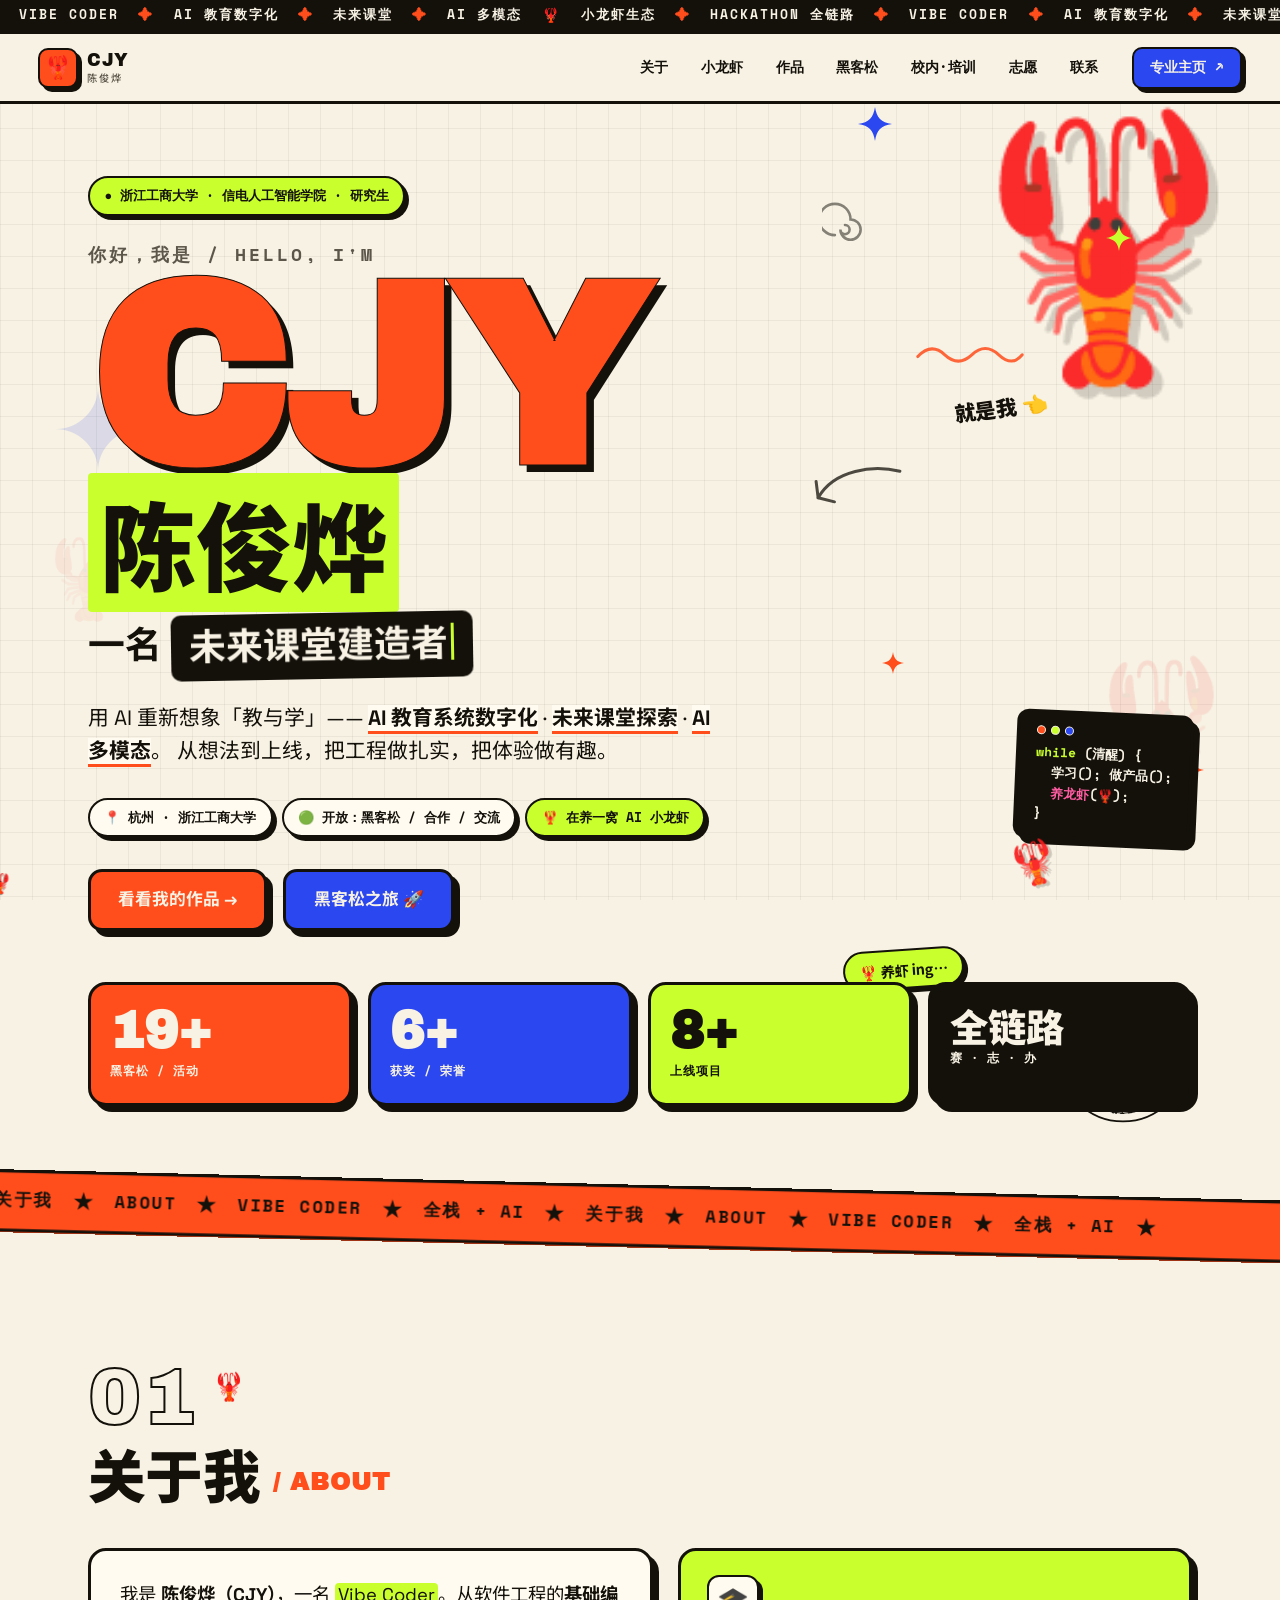
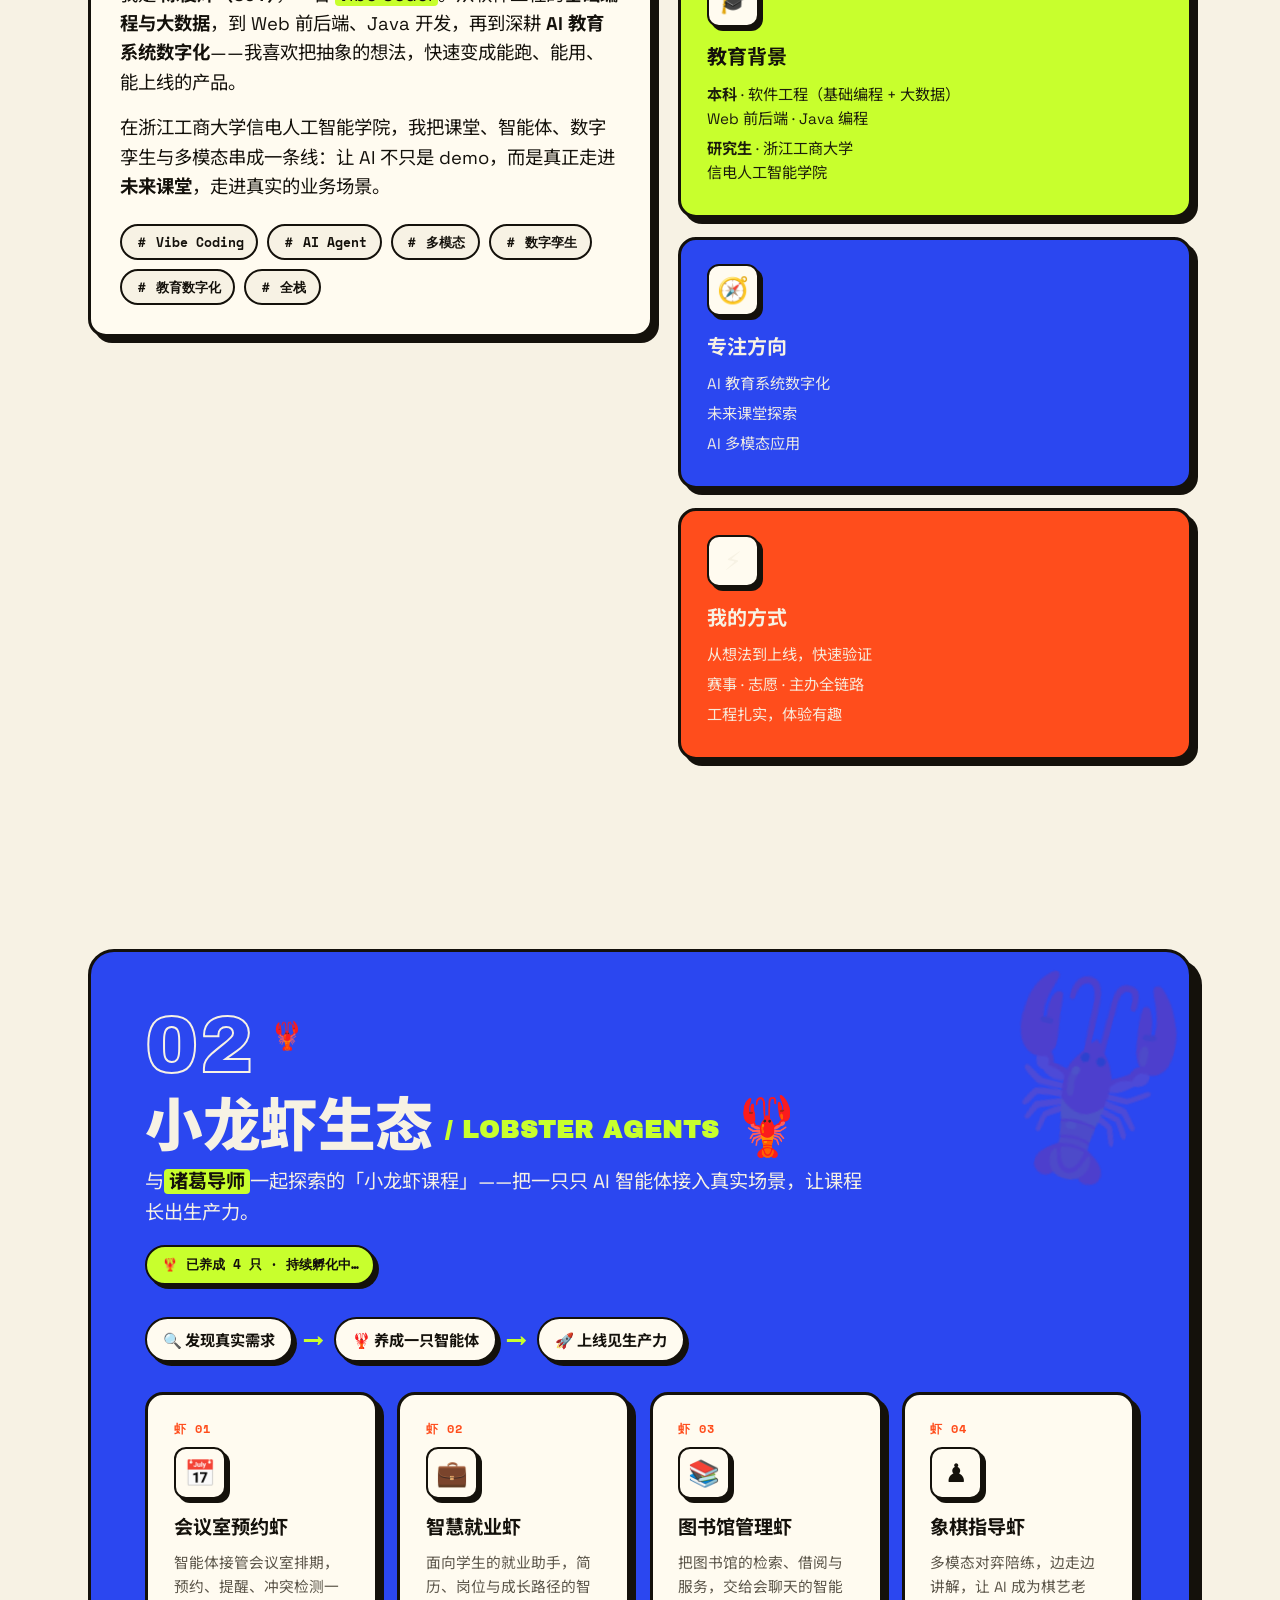
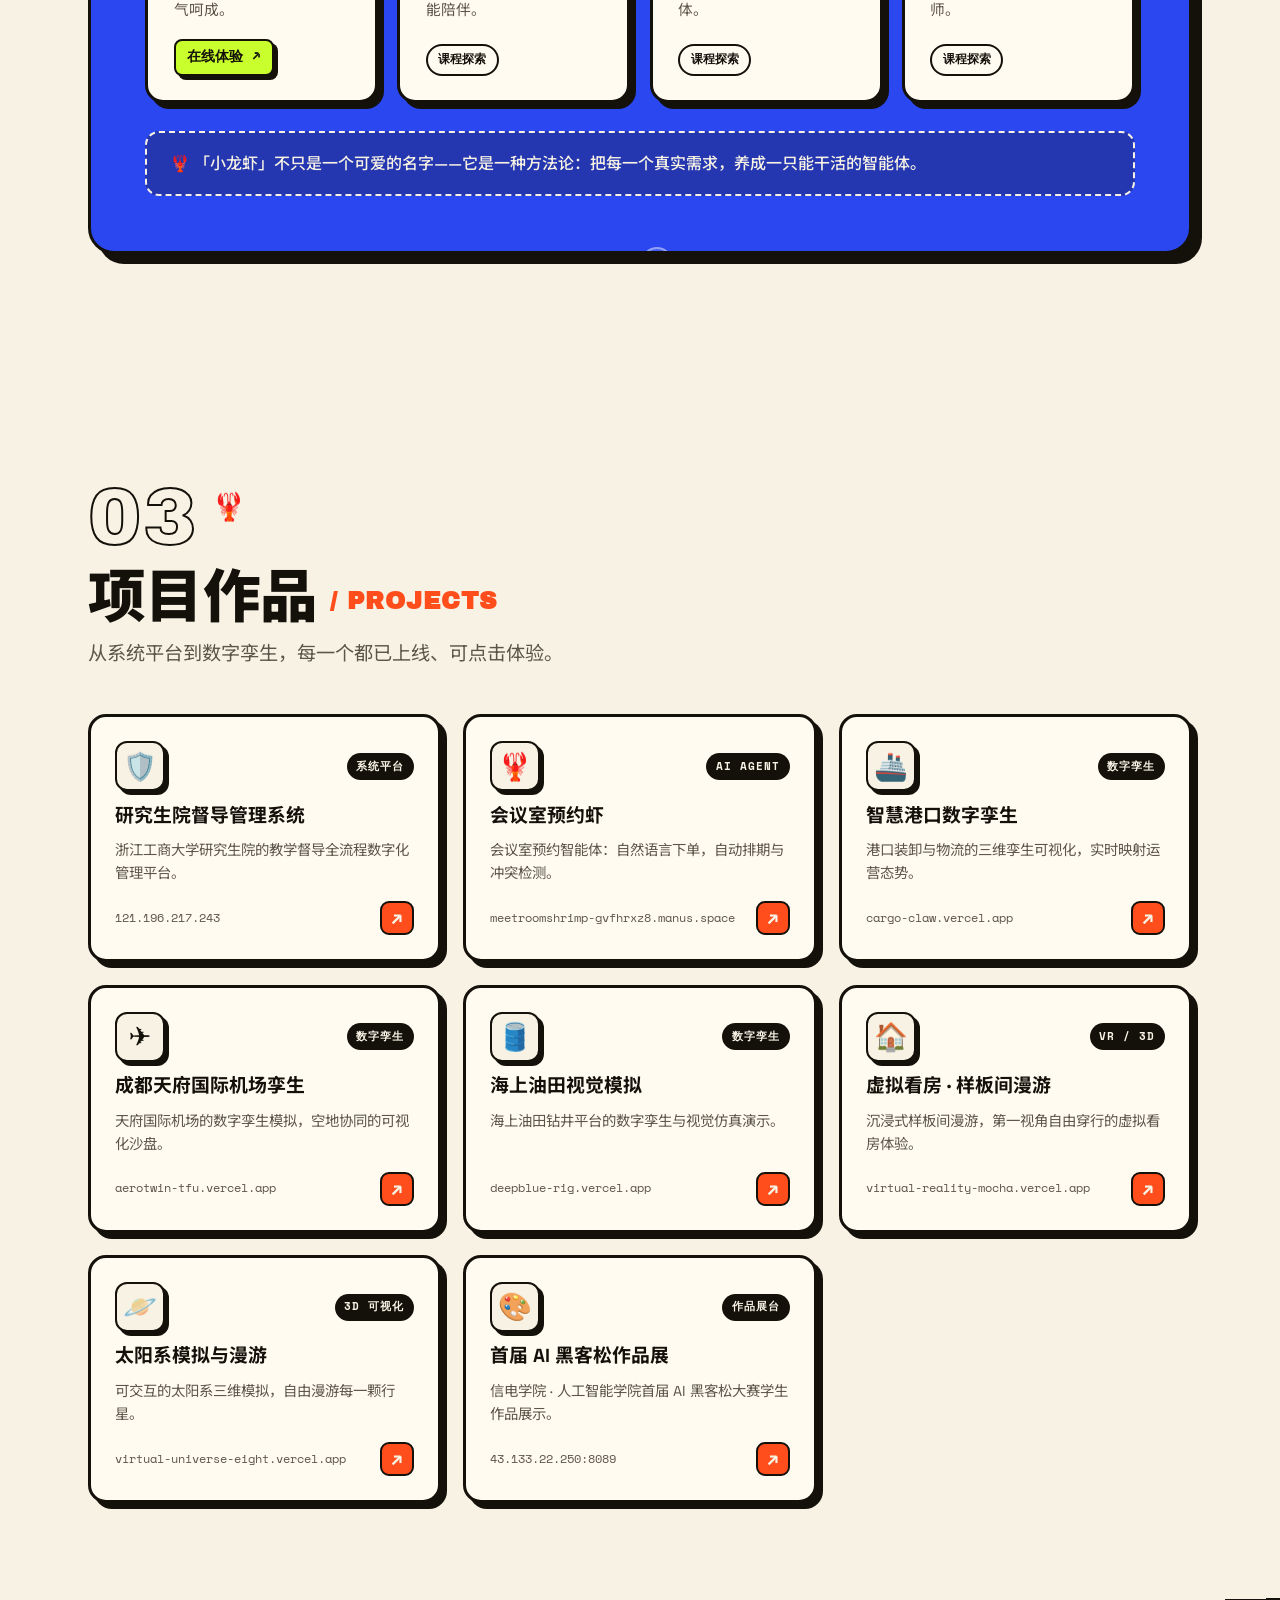
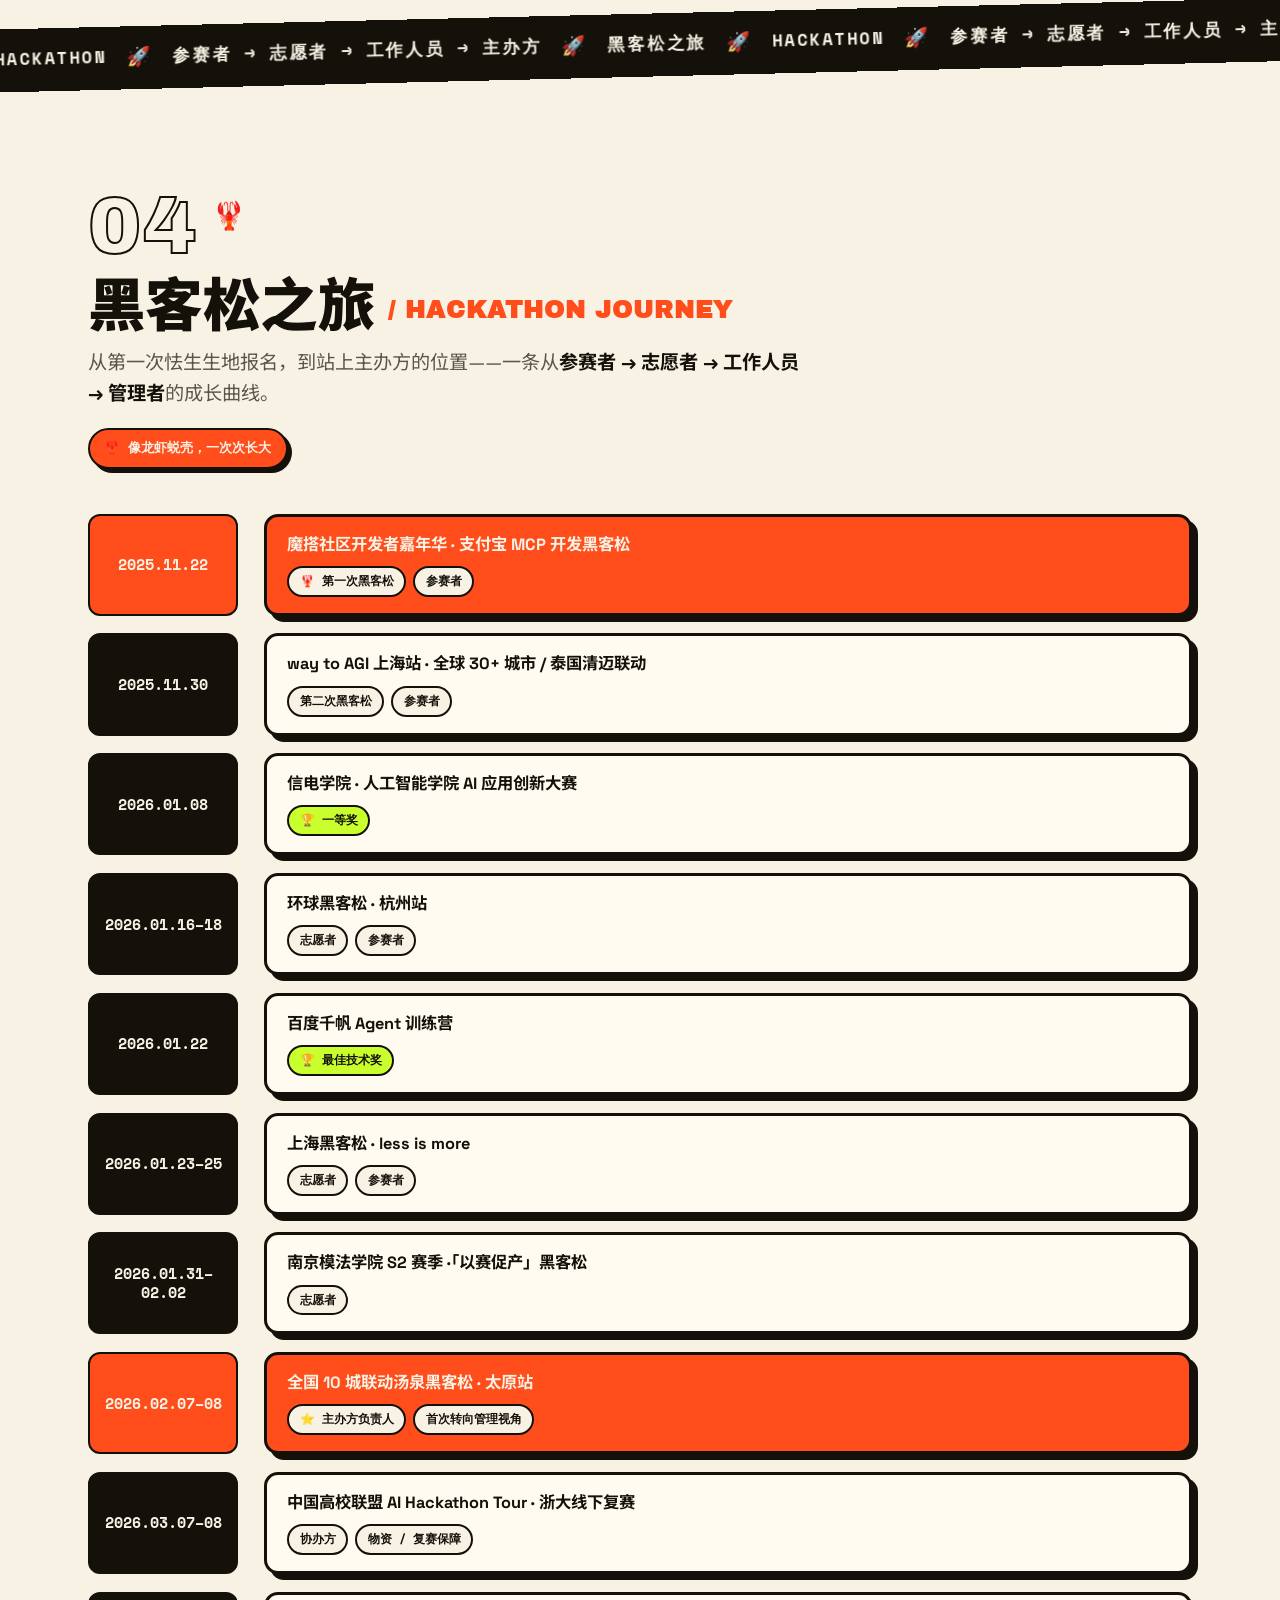
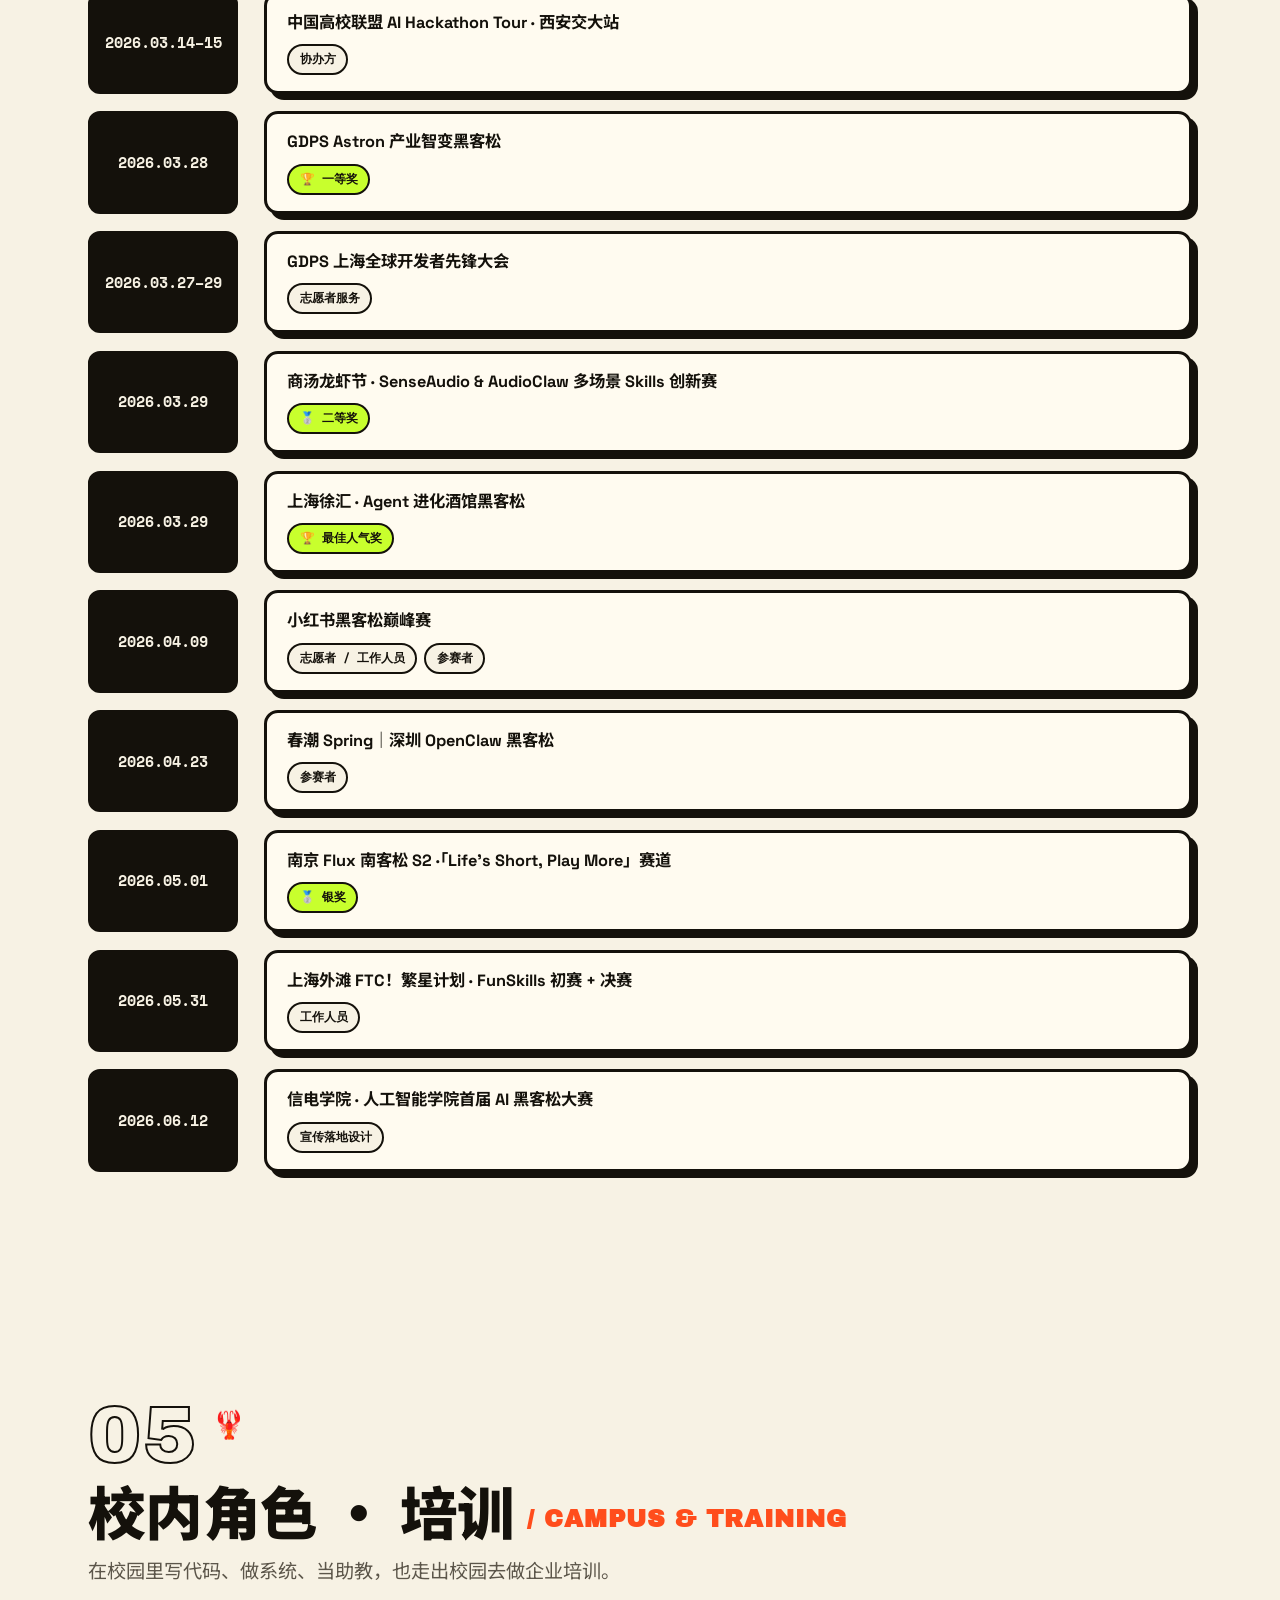
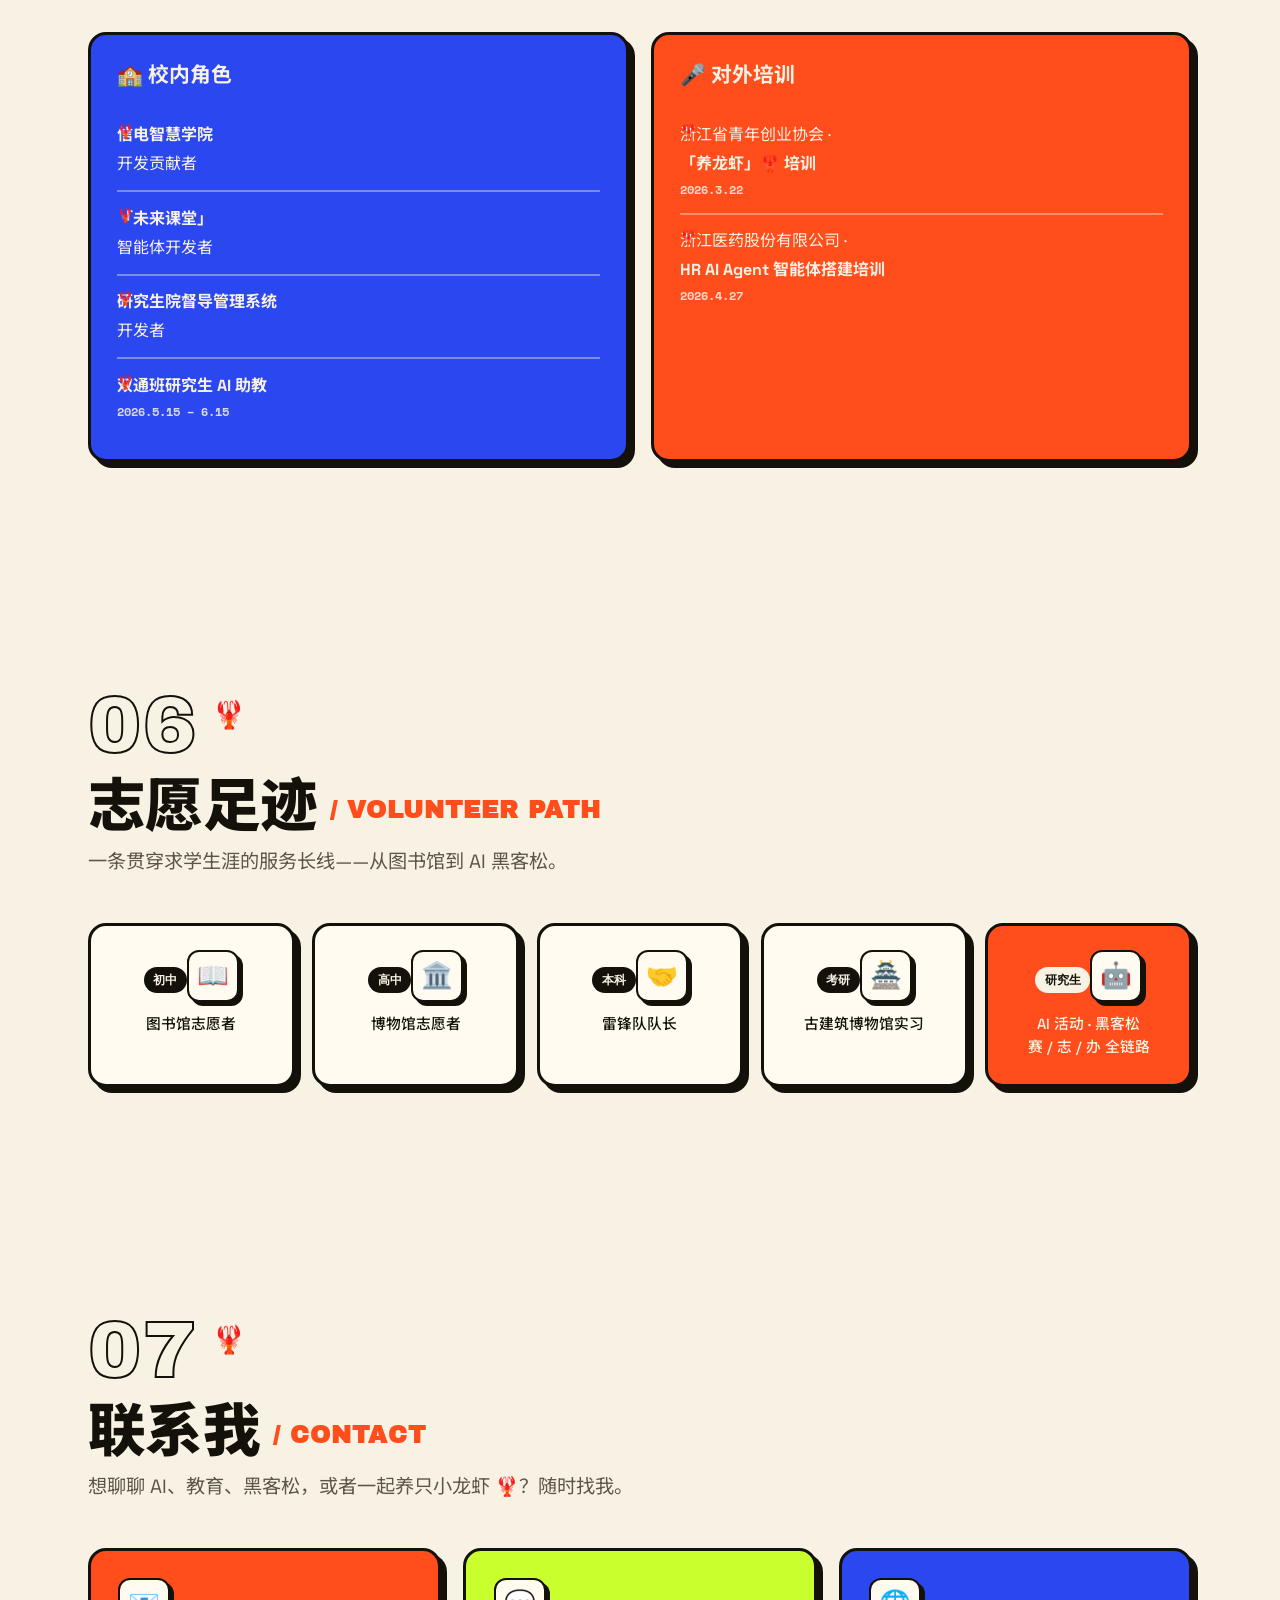
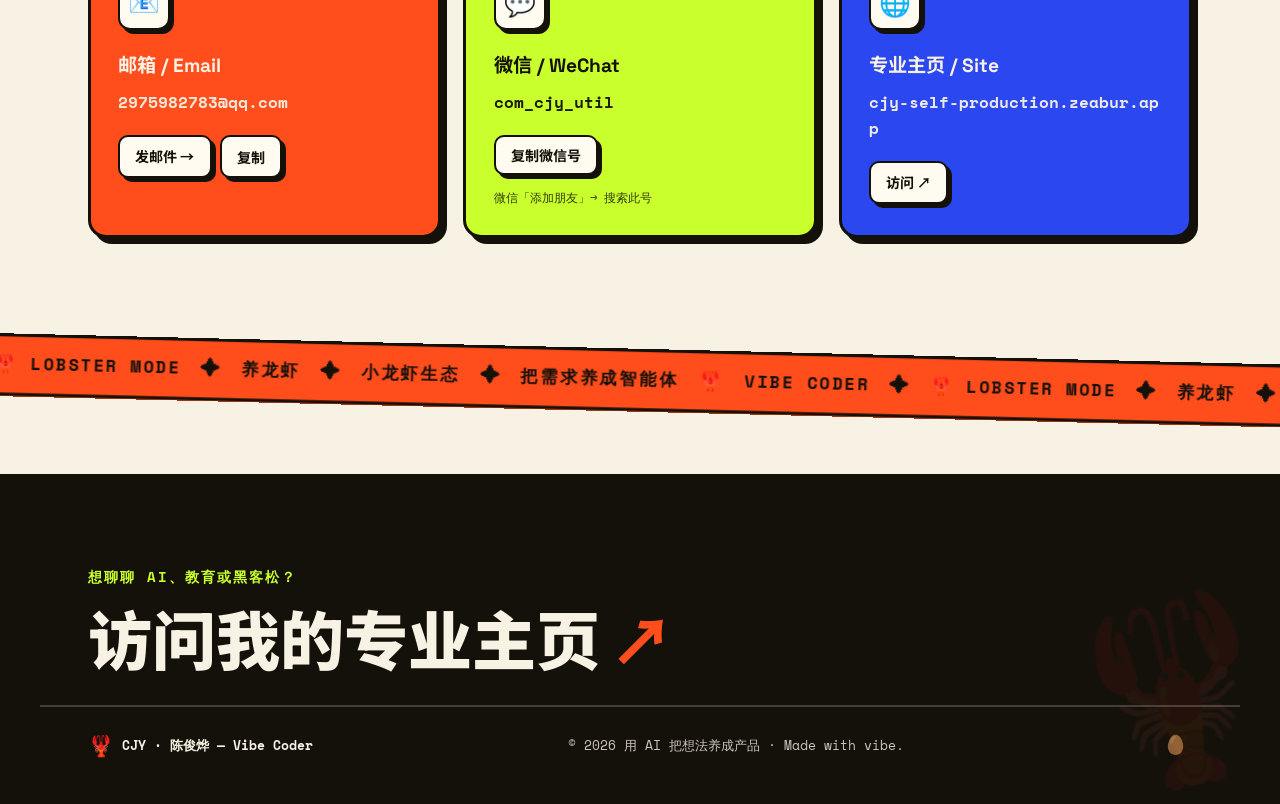
==== public/index.html @ 6bc6c9fd "Fill hero bottom-right with a vibe-coder code card + lobster cluster The lower-right of the hero fel" ====
<!DOCTYPE html>
<html lang="zh-CN">
<head>
  <meta charset="UTF-8" />
  <meta name="viewport" content="width=device-width, initial-scale=1.0" />
  <title>CJY 陈俊烨 · VIBE CODER | AI 教育 × 多模态 × 未来课堂</title>
  <meta name="description" content="陈俊烨 (CJY) — Vibe Coder。专注 AI 教育系统数字化、未来课堂探索与 AI 多模态。浙江工商大学信电人工智能学院研究生，AI 黑客松全链路参与者。" />
  <meta name="author" content="陈俊烨 CJY" />
  <meta name="theme-color" content="#F7F2E4" />

  <link rel="canonical" href="https://cjy-self-production.zeabur.app/" />

  <meta property="og:type" content="website" />
  <meta property="og:site_name" content="CJY · 陈俊烨" />
  <meta property="og:locale" content="zh_CN" />
  <meta property="og:title" content="CJY 陈俊烨 · VIBE CODER" />
  <meta property="og:description" content="AI 教育系统数字化 · 未来课堂探索 · AI 多模态 🦞" />
  <meta property="og:url" content="https://cjy-self-production.zeabur.app/" />
  <meta property="og:image" content="https://cjy-self-production.zeabur.app/og.png" />
  <meta property="og:image:width" content="1200" />
  <meta property="og:image:height" content="630" />
  <meta property="og:image:alt" content="CJY 陈俊烨 · Vibe Coder · AI 教育 × 多模态 × 未来课堂 🦞" />
  <meta name="twitter:card" content="summary_large_image" />
  <meta name="twitter:title" content="CJY 陈俊烨 · VIBE CODER" />
  <meta name="twitter:description" content="AI 教育系统数字化 · 未来课堂探索 · AI 多模态 🦞" />
  <meta name="twitter:image" content="https://cjy-self-production.zeabur.app/og.png" />

  <link rel="icon" href="data:image/svg+xml,<svg xmlns=%22http://www.w3.org/2000/svg%22 viewBox=%220 0 100 100%22><text y=%22.9em%22 font-size=%2290%22>🦞</text></svg>" />
  <link rel="apple-touch-icon" href="/apple-touch-icon.png" />
  <link rel="manifest" href="/site.webmanifest" />

  <script type="application/ld+json">
  {
    "@context": "https://schema.org",
    "@type": "Person",
    "name": "陈俊烨",
    "alternateName": "CJY",
    "url": "https://cjy-self-production.zeabur.app/",
    "image": "https://cjy-self-production.zeabur.app/og.png",
    "jobTitle": "Vibe Coder",
    "email": "2975982783@qq.com",
    "description": "专注 AI 教育系统数字化、未来课堂探索与 AI 多模态的 Vibe Coder。",
    "knowsAbout": ["AI 教育", "AI Agent", "多模态", "数字孪生", "未来课堂", "全栈开发", "黑客松"],
    "affiliation": { "@type": "CollegeOrUniversity", "name": "浙江工商大学 信电人工智能学院" },
    "alumniOf": { "@type": "CollegeOrUniversity", "name": "浙江工商大学" }
  }
  </script>

  <link rel="preconnect" href="https://fonts.googleapis.com" />
  <link rel="preconnect" href="https://fonts.gstatic.com" crossorigin />
  <link href="https://fonts.googleapis.com/css2?family=Archivo+Black&family=Space+Grotesk:wght@400;500;600;700&family=Noto+Sans+SC:wght@400;500;700;900&family=Space+Mono:wght@400;700&display=swap" rel="stylesheet" />

  <link rel="stylesheet" href="styles.css" />
</head>
<body>
  <a class="skip-link" href="#top">跳到主要内容</a>

  <!-- intro splash (once per session, skippable) -->
  <div class="intro" id="intro" aria-hidden="true">
    <div class="intro__stage">
      <span class="intro__lob">🦞</span>
      <span class="intro__name">CJY</span>
      <span class="intro__tag">VIBE CODER · 陈俊烨</span>
    </div>
  </div>

  <div class="scroll-progress" id="scrollProgress"></div>
  <span class="scroll-lob" id="scrollLob" aria-hidden="true">🦞</span>
  <div class="bg-grid" aria-hidden="true"></div>
  <div class="ambient" id="ambient" aria-hidden="true"></div>
  <span class="deco deco--star" aria-hidden="true">✦</span>
  <span class="deco deco--lobster" aria-hidden="true">🦞</span>
  <span class="deco deco--lobster2" aria-hidden="true">🦞</span>

  <!-- ===== top ticker ===== -->
  <div class="ticker ticker--top" aria-hidden="true">
    <div class="ticker__track">
      <span>VIBE CODER</span><b>✦</b><span>AI 教育数字化</span><b>✦</b><span>未来课堂</span><b>✦</b><span>AI 多模态</span><b>🦞</b><span>小龙虾生态</span><b>✦</b><span>HACKATHON 全链路</span><b>✦</b>
      <span>VIBE CODER</span><b>✦</b><span>AI 教育数字化</span><b>✦</b><span>未来课堂</span><b>✦</b><span>AI 多模态</span><b>🦞</b><span>小龙虾生态</span><b>✦</b><span>HACKATHON 全链路</span><b>✦</b>
    </div>
  </div>

  <!-- ===== nav ===== -->
  <header class="nav" id="nav">
    <a href="#top" class="nav__brand">
      <span class="nav__logo">🦞</span>
      <span class="nav__name">CJY<em>陈俊烨</em></span>
    </a>
    <nav class="nav__links" id="navLinks">
      <a href="#about">关于</a>
      <a href="#lobster">小龙虾</a>
      <a href="#projects">作品</a>
      <a href="#journey">黑客松</a>
      <a href="#campus">校内·培训</a>
      <a href="#volunteer">志愿</a>
      <a href="#contact">联系</a>
    </nav>
    <a class="nav__cta" href="https://cjy-self-production.zeabur.app" target="_blank" rel="noopener">专业主页 ↗</a>
    <button class="nav__burger" id="navBurger" aria-label="菜单" aria-expanded="false"><span></span><span></span><span></span></button>
  </header>

  <main id="top">
    <!-- ============ HERO ============ -->
    <section class="hero" id="hero">
      <span class="hero__biglob" aria-hidden="true">🦞</span>
      <span class="badge badge--eyebrow reveal" data-reveal>● 浙江工商大学 · 信电人工智能学院 · 研究生</span>

      <h1 class="hero__title">
        <span class="hero__hi reveal" data-reveal>你好，我是 / HELLO, I'M</span>
        <span class="hero__giant reveal" data-reveal>CJY</span>
        <span class="hero__cn reveal" data-reveal><mark>陈俊烨</mark></span>
      </h1>

      <p class="hero__role reveal" data-reveal>
        一名 <span class="hero__role-hl"><span id="roleRotate" aria-live="polite"></span></span>
      </p>

      <p class="hero__tagline reveal" data-reveal>
        用 AI 重新想象「教与学」——
        <b>AI 教育系统数字化</b> · <b>未来课堂探索</b> · <b>AI 多模态</b>。
        从想法到上线，把工程做扎实，把体验做有趣。
      </p>

      <ul class="hero__facts reveal" data-reveal>
        <li>📍 杭州 · 浙江工商大学</li>
        <li>🟢 开放：黑客松 / 合作 / 交流</li>
        <li>🦞 在养一窝 AI 小龙虾</li>
      </ul>

      <div class="hero__actions reveal" data-reveal>
        <a class="btn btn--red" href="#projects">看看我的作品 →</a>
        <a class="btn btn--blue" href="#journey">黑客松之旅 🚀</a>
      </div>

      <ul class="hero__stats">
        <li class="stat stat--red reveal" data-reveal><strong class="counter" data-target="19" data-suffix="+">0</strong><span>黑客松 / 活动</span></li>
        <li class="stat stat--blue reveal" data-reveal><strong class="counter" data-target="6" data-suffix="+">0</strong><span>获奖 / 荣誉</span></li>
        <li class="stat stat--lime reveal" data-reveal><strong class="counter" data-target="8" data-suffix="+">0</strong><span>上线项目</span></li>
        <li class="stat stat--ink reveal" data-reveal><strong>全链路</strong><span>赛 · 志 · 办</span></li>
      </ul>

      <!-- right-side lobster atmosphere · hand-drawn line doodles -->
      <div class="hero__deco" aria-hidden="true">
        <!-- rotating seal / 印章徽章 -->
        <div class="seal">
          <svg viewBox="0 0 200 200" class="seal__svg">
            <defs>
              <path id="sealPath" d="M100,100 m-72,0 a72,72 0 1,1 144,0 a72,72 0 1,1 -144,0" />
            </defs>
            <circle cx="100" cy="100" r="92" class="seal__ring" />
            <circle cx="100" cy="100" r="80" class="seal__ring seal__ring--thin" />
            <text class="seal__text">
              <textPath href="#sealPath" startOffset="0">
                VIBE CODER ✦ AI EDUCATION ✦ MULTIMODAL ✦ FUTURE CLASSROOM ✦&nbsp;
              </textPath>
            </text>
          </svg>
          <span class="seal__center">🦞</span>
        </div>

        <!-- handwritten note pointing at the name -->
        <span class="doodle doodle--note">就是我 👈</span>

        <!-- accents -->
        <svg class="doodle doodle--spark1" viewBox="0 0 40 40"><path d="M20 0 C22 13 27 18 40 20 C27 22 22 27 20 40 C18 27 13 22 0 20 C13 18 18 13 20 0Z"/></svg>
        <svg class="doodle doodle--spark2" viewBox="0 0 40 40"><path d="M20 0 C22 13 27 18 40 20 C27 22 22 27 20 40 C18 27 13 22 0 20 C13 18 18 13 20 0Z"/></svg>
        <svg class="doodle doodle--spark3" viewBox="0 0 40 40"><path d="M20 0 C22 13 27 18 40 20 C27 22 22 27 20 40 C18 27 13 22 0 20 C13 18 18 13 20 0Z"/></svg>
        <svg class="doodle doodle--arrow" viewBox="0 0 90 60"><g fill="none" stroke="currentColor" stroke-width="3" stroke-linecap="round" stroke-linejoin="round"><path d="M86 8 C60 2 22 6 6 34"/><path d="M6 34 L4 18 M6 34 L22 38"/></g></svg>
        <svg class="doodle doodle--wave" viewBox="0 0 120 24"><path d="M2 14 Q17 -2 32 12 T62 12 T92 12 T118 12" fill="none" stroke="currentColor" stroke-width="3" stroke-linecap="round"/></svg>
        <svg class="doodle doodle--swirl" viewBox="0 0 50 50"><path d="M25 25 a5 5 0 1 1 -5 5 a11 11 0 1 0 11 -11 a17 17 0 1 0 -17 17" fill="none" stroke="currentColor" stroke-width="2.6" stroke-linecap="round"/></svg>
        <svg class="doodle doodle--ring" viewBox="0 0 60 60"><circle cx="30" cy="30" r="26" fill="none" stroke="currentColor" stroke-width="2.5" stroke-dasharray="3 8" stroke-linecap="round"/></svg>

        <!-- bottom-right cluster -->
        <div class="doodle doodle--code">
          <span class="codecard__dots"><i></i><i></i><i></i></span>
<pre><span class="ck">while</span> (清醒) {
  学习(); 做产品();
  <span class="cf">养龙虾</span>(🦞);
}</pre>
        </div>
        <span class="doodle doodle--sticker">🦞 养虾 ing…</span>
        <span class="doodle doodle--lobmini">🦞</span>
        <svg class="doodle doodle--spark4" viewBox="0 0 40 40"><path d="M20 0 C22 13 27 18 40 20 C27 22 22 27 20 40 C18 27 13 22 0 20 C13 18 18 13 20 0Z"/></svg>
      </div>
    </section>


    <!-- ===== ticker divider ===== -->
    <div class="ticker ticker--band ticker--reverse" aria-hidden="true">
      <div class="ticker__track">
        <span>关于我</span><b>★</b><span>ABOUT</span><b>★</b><span>VIBE CODER</span><b>★</b><span>全栈 + AI</span><b>★</b>
        <span>关于我</span><b>★</b><span>ABOUT</span><b>★</b><span>VIBE CODER</span><b>★</b><span>全栈 + AI</span><b>★</b>
      </div>
    </div>

    <!-- ============ ABOUT ============ -->
    <section class="section about" id="about">
      <div class="section__head">
        <span class="section__num reveal" data-reveal>01</span>
        <h2 class="section__title reveal" data-reveal>关于我 <span>/ ABOUT</span></h2>
      </div>

      <div class="about__grid">
        <article class="panel about__intro reveal" data-reveal>
          <p>我是 <b>陈俊烨（CJY）</b>，一名 <mark>Vibe Coder</mark>。从软件工程的<b>基础编程与大数据</b>，到 Web 前后端、Java 开发，再到深耕 <b>AI 教育系统数字化</b>——我喜欢把抽象的想法，快速变成能跑、能用、能上线的产品。</p>
          <p>在浙江工商大学信电人工智能学院，我把课堂、智能体、数字孪生与多模态串成一条线：让 AI 不只是 demo，而是真正走进<b>未来课堂</b>，走进真实的业务场景。</p>
          <div class="chips">
            <span>＃ Vibe Coding</span><span>＃ AI Agent</span><span>＃ 多模态</span>
            <span>＃ 数字孪生</span><span>＃ 教育数字化</span><span>＃ 全栈</span>
          </div>
        </article>

        <div class="about__cards">
          <article class="panel card--lime reveal" data-reveal><span class="card__emoji">🎓</span><h3>教育背景</h3><p><b>本科</b> · 软件工程（基础编程 + 大数据）<br/>Web 前后端 · Java 编程</p><p><b>研究生</b> · 浙江工商大学<br/>信电人工智能学院</p></article>
          <article class="panel card--blue reveal" data-reveal><span class="card__emoji">🧭</span><h3>专注方向</h3><p>AI 教育系统数字化</p><p>未来课堂探索</p><p>AI 多模态应用</p></article>
          <article class="panel card--red reveal" data-reveal><span class="card__emoji">⚡</span><h3>我的方式</h3><p>从想法到上线，快速验证</p><p>赛事 · 志愿 · 主办全链路</p><p>工程扎实，体验有趣</p></article>
        </div>
      </div>
    </section>

    <!-- ============ LOBSTER ============ -->
    <section class="section lobster" id="lobster">
      <div class="lobster__panel">
        <div class="bubbles" id="lobBubbles" aria-hidden="true"></div>
        <div class="section__head section__head--light">
          <span class="section__num section__num--light reveal" data-reveal>02</span>
          <h2 class="section__title section__title--light reveal" data-reveal>小龙虾生态 <span>/ LOBSTER AGENTS</span> 🦞</h2>
          <p class="lobster__lead reveal" data-reveal>与<b>诸葛导师</b>一起探索的「小龙虾课程」——把一只只 AI 智能体接入真实场景，让课程长出生产力。</p>
          <span class="badge lob-hatch reveal" data-reveal>🦞 已养成 4 只 · 持续孵化中…</span>
        </div>

        <div class="lobflow reveal" data-reveal>
          <span class="lobflow__step">🔍 发现真实需求</span>
          <span class="lobflow__arr">→</span>
          <span class="lobflow__step">🦞 养成一只智能体</span>
          <span class="lobflow__arr">→</span>
          <span class="lobflow__step">🚀 上线见生产力</span>
        </div>

        <div class="lobster__grid">
          <article class="panel lcard reveal" data-reveal><div class="lcard__no">虾 01</div><span class="card__emoji">📅</span><h3>会议室预约虾</h3><p>智能体接管会议室排期，预约、提醒、冲突检测一气呵成。</p><a class="lcard__link" href="https://meetroomshrimp-gvfhrxz8.manus.space" target="_blank" rel="noopener">在线体验 ↗</a></article>
          <article class="panel lcard reveal" data-reveal><div class="lcard__no">虾 02</div><span class="card__emoji">💼</span><h3>智慧就业虾</h3><p>面向学生的就业助手，简历、岗位与成长路径的智能陪伴。</p><span class="lcard__tag">课程探索</span></article>
          <article class="panel lcard reveal" data-reveal><div class="lcard__no">虾 03</div><span class="card__emoji">📚</span><h3>图书馆管理虾</h3><p>把图书馆的检索、借阅与服务，交给会聊天的智能体。</p><span class="lcard__tag">课程探索</span></article>
          <article class="panel lcard reveal" data-reveal><div class="lcard__no">虾 04</div><span class="card__emoji">♟️</span><h3>象棋指导虾</h3><p>多模态对弈陪练，边走边讲解，让 AI 成为棋艺老师。</p><span class="lcard__tag">课程探索</span></article>
        </div>

        <p class="lobster__note reveal" data-reveal>🦞 「小龙虾」不只是一个可爱的名字——它是一种方法论：把每一个真实需求，养成一只能干活的智能体。</p>
      </div>
    </section>

    <!-- ============ PROJECTS ============ -->
    <section class="section projects" id="projects">
      <div class="section__head">
        <span class="section__num reveal" data-reveal>03</span>
        <h2 class="section__title reveal" data-reveal>项目作品 <span>/ PROJECTS</span></h2>
        <p class="section__sub reveal" data-reveal>从系统平台到数字孪生，每一个都已上线、可点击体验。</p>
      </div>
      <div class="projects__grid" id="projectsGrid"></div>
    </section>

    <!-- ===== ticker divider ===== -->
    <div class="ticker ticker--band" aria-hidden="true">
      <div class="ticker__track">
        <span>HACKATHON</span><b>🚀</b><span>参赛者 → 志愿者 → 工作人员 → 主办方</span><b>🚀</b><span>黑客松之旅</span><b>🚀</b>
        <span>HACKATHON</span><b>🚀</b><span>参赛者 → 志愿者 → 工作人员 → 主办方</span><b>🚀</b><span>黑客松之旅</span><b>🚀</b>
      </div>
    </div>

    <!-- ============ JOURNEY ============ -->
    <section class="section journey" id="journey">
      <div class="section__head">
        <span class="section__num reveal" data-reveal>04</span>
        <h2 class="section__title reveal" data-reveal>黑客松之旅 <span>/ HACKATHON JOURNEY</span></h2>
        <p class="section__sub reveal" data-reveal>从第一次怯生生地报名，到站上主办方的位置——一条从<b>参赛者 → 志愿者 → 工作人员 → 管理者</b>的成长曲线。</p>
        <span class="badge journey-badge reveal" data-reveal>🦞 像龙虾蜕壳，一次次长大</span>
      </div>
      <div class="timeline" id="timeline"></div>
    </section>

    <!-- ============ CAMPUS ============ -->
    <section class="section campus" id="campus">
      <div class="section__head">
        <span class="section__num reveal" data-reveal>05</span>
        <h2 class="section__title reveal" data-reveal>校内角色 · 培训 <span>/ CAMPUS &amp; TRAINING</span></h2>
        <p class="section__sub reveal" data-reveal>在校园里写代码、做系统、当助教，也走出校园去做企业培训。</p>
      </div>
      <div class="campus__cols">
        <div class="panel card--blue campus__col reveal" data-reveal>
          <h3 class="campus__col-title">🏫 校内角色</h3>
          <ul class="campus__list">
            <li><b>信电智慧学院</b> 开发贡献者</li>
            <li><b>「未来课堂」</b> 智能体开发者</li>
            <li><b>研究生院督导管理系统</b> 开发者</li>
            <li><b>双通班研究生 AI 助教</b><span class="campus__date">2026.5.15 – 6.15</span></li>
          </ul>
        </div>
        <div class="panel card--red campus__col reveal" data-reveal>
          <h3 class="campus__col-title">🎤 对外培训</h3>
          <ul class="campus__list">
            <li>浙江省青年创业协会 · <b>「养龙虾」🦞 培训</b><span class="campus__date">2026.3.22</span></li>
            <li>浙江医药股份有限公司 · <b>HR AI Agent 智能体搭建培训</b><span class="campus__date">2026.4.27</span></li>
          </ul>
        </div>
      </div>
    </section>

    <!-- ============ VOLUNTEER ============ -->
    <section class="section volunteer" id="volunteer">
      <div class="section__head">
        <span class="section__num reveal" data-reveal>06</span>
        <h2 class="section__title reveal" data-reveal>志愿足迹 <span>/ VOLUNTEER PATH</span></h2>
        <p class="section__sub reveal" data-reveal>一条贯穿求学生涯的服务长线——从图书馆到 AI 黑客松。</p>
      </div>
      <div class="vsteps">
        <div class="panel vstep reveal" data-reveal><span class="vstep__when">初中</span><span class="card__emoji">📖</span><p>图书馆志愿者</p></div>
        <div class="panel vstep reveal" data-reveal><span class="vstep__when">高中</span><span class="card__emoji">🏛️</span><p>博物馆志愿者</p></div>
        <div class="panel vstep reveal" data-reveal><span class="vstep__when">本科</span><span class="card__emoji">🤝</span><p>雷锋队队长</p></div>
        <div class="panel vstep reveal" data-reveal><span class="vstep__when">考研</span><span class="card__emoji">🏯</span><p>古建筑博物馆实习</p></div>
        <div class="panel vstep vstep--now reveal" data-reveal><span class="vstep__when">研究生</span><span class="card__emoji">🤖</span><p>AI 活动 · 黑客松<br/>赛 / 志 / 办 全链路</p></div>
      </div>
    </section>

    <!-- ============ CONTACT ============ -->
    <section class="section contact" id="contact">
      <div class="section__head">
        <span class="section__num reveal" data-reveal>07</span>
        <h2 class="section__title reveal" data-reveal>联系我 <span>/ CONTACT</span></h2>
        <p class="section__sub reveal" data-reveal>想聊聊 AI、教育、黑客松，或者一起养只小龙虾 🦞？随时找我。</p>
      </div>
      <div class="contact__grid">
        <div class="panel ccard card--red reveal" data-reveal>
          <span class="card__emoji">📧</span>
          <h3>邮箱 / Email</h3>
          <p class="ccard__val">2975982783@qq.com</p>
          <div class="ccard__acts">
            <a class="ccard__btn" href="mailto:2975982783@qq.com">发邮件 →</a>
            <button class="ccard__btn ccard__btn--ghost" type="button" data-copy="2975982783@qq.com">复制</button>
          </div>
        </div>
        <div class="panel ccard card--lime reveal" data-reveal>
          <span class="card__emoji">💬</span>
          <h3>微信 / WeChat</h3>
          <p class="ccard__val">com_cjy_util</p>
          <div class="ccard__acts">
            <button class="ccard__btn" type="button" data-copy="com_cjy_util">复制微信号</button>
          </div>
          <p class="ccard__hint">微信「添加朋友」→ 搜索此号</p>
        </div>
        <div class="panel ccard card--blue reveal" data-reveal>
          <span class="card__emoji">🌐</span>
          <h3>专业主页 / Site</h3>
          <p class="ccard__val">cjy-self-production.zeabur.app</p>
          <div class="ccard__acts">
            <a class="ccard__btn" href="https://cjy-self-production.zeabur.app" target="_blank" rel="noopener">访问 ↗</a>
          </div>
        </div>
      </div>
    </section>
  </main>

  <!-- ===== lobster parade ===== -->
  <div class="ticker ticker--band ticker--reverse" aria-hidden="true">
    <div class="ticker__track">
      <span>🦞 LOBSTER MODE</span><b>✦</b><span>养龙虾</span><b>✦</b><span>小龙虾生态</span><b>✦</b><span>把需求养成智能体</span><b>🦞</b><span>VIBE CODER</span><b>✦</b>
      <span>🦞 LOBSTER MODE</span><b>✦</b><span>养龙虾</span><b>✦</b><span>小龙虾生态</span><b>✦</b><span>把需求养成智能体</span><b>🦞</b><span>VIBE CODER</span><b>✦</b>
    </div>
  </div>

  <!-- ============ FOOTER ============ -->
  <footer class="footer" id="footer">
    <span class="footer__lob" aria-hidden="true">🦞</span>
    <div class="footer__cta-wrap">
      <p class="footer__kicker">想聊聊 AI、教育或黑客松？</p>
      <a class="footer__big" href="https://cjy-self-production.zeabur.app" target="_blank" rel="noopener">访问我的专业主页 <span>↗</span></a>
    </div>
    <div class="footer__bar">
      <span class="footer__brand"><span class="footer__logo">🦞</span> CJY · 陈俊烨 — Vibe Coder</span>
      <span class="footer__copy">© <span id="year"></span> 用 AI 把想法养成产品 · Made with vibe.</span>
      <span class="egg-hint" id="eggHint"><button class="egg-hint__btn" type="button" aria-haspopup="true" aria-expanded="false" aria-label="隐藏的小龙虾彩蛋提示">🥚</button></span>
    </div>
  </footer>

  <script src="main.js" defer></script>
</body>
</html>
---- public/styles.css ----
/* =====================================================================
   CJY · 陈俊烨 — Personal Site
   Style: NEO-BRUTALISM 🦞  ·  cream paper × ink × red/blue/lime
   Bold · Creative · Distinct
   ===================================================================== */

:root {
  --paper:  #F7F2E4;   /* warm cream background */
  --paper-2:#FFFBF0;
  --ink:    #14110B;   /* near-black warm ink */
  --red:    #FF4D1C;   /* lobster red-orange */
  --blue:   #2B47F0;   /* electric blue */
  --lime:   #C8FF2D;   /* acid lime */
  --pink:   #FF5DA2;   /* accent pink */
  --muted:  #5C564A;

  --bd:     3px solid var(--ink);
  --bd-2:   2px solid var(--ink);
  --sh:     6px 6px 0 var(--ink);
  --sh-lg:  10px 10px 0 var(--ink);
  --sh-sm:  4px 4px 0 var(--ink);
  --radius: 18px;
  --radius-s: 12px;

  --maxw:   1200px;
  --ease:   cubic-bezier(.2,.8,.2,1);
  --sans:   "Space Grotesk", "Noto Sans SC", system-ui, sans-serif;
  --cn:     "Noto Sans SC", "Space Grotesk", sans-serif;
  --black:  "Archivo Black", "Noto Sans SC", sans-serif;
  --mono:   "Space Mono", ui-monospace, monospace;
}

*, *::before, *::after { box-sizing: border-box; margin: 0; padding: 0; }
html { scroll-behavior: smooth; -webkit-text-size-adjust: 100%; }
body {
  font-family: var(--sans);
  background: var(--paper);
  color: var(--ink);
  line-height: 1.6;
  overflow-x: hidden;
  -webkit-font-smoothing: antialiased;
}
a { color: inherit; text-decoration: none; }
ul { list-style: none; }
b, strong { font-weight: 700; }
::selection { background: var(--lime); color: var(--ink); }

mark {
  background: var(--lime); color: var(--ink); padding: 0 .18em;
  border-radius: 4px; box-decoration-break: clone; -webkit-box-decoration-break: clone;
}

::-webkit-scrollbar { width: 12px; }
::-webkit-scrollbar-track { background: var(--paper); border-left: var(--bd-2); }
::-webkit-scrollbar-thumb { background: var(--ink); }

/* ---------- background ---------- */
.bg-grid {
  position: fixed; inset: 0; z-index: -2; pointer-events: none;
  background-image:
    linear-gradient(rgba(20,17,11,.05) 1.5px, transparent 1.5px),
    linear-gradient(90deg, rgba(20,17,11,.05) 1.5px, transparent 1.5px);
  background-size: 32px 32px;
}
.deco { position: fixed; z-index: -1; pointer-events: none; user-select: none; }
.deco--star { top: 38%; left: 4%; font-size: 7rem; color: var(--blue); opacity: .14; animation: spin 26s linear infinite; }
.deco--lobster { bottom: 8%; right: 3%; font-size: 8rem; opacity: .10; animation: spin 40s linear infinite reverse; }
@keyframes spin { to { transform: rotate(360deg); } }

/* ---------- scroll progress ---------- */
.scroll-progress {
  position: fixed; bottom: 0; left: 0; height: 6px; width: 0%;
  background: var(--red); z-index: 100; border-top: var(--bd-2);
  transition: width .1s linear;
}

/* =====================================================================
   Ticker / marquee
   ===================================================================== */
.ticker { overflow: hidden; background: var(--ink); color: var(--paper); border-block: var(--bd); }
.ticker--top {
  position: fixed; top: 0; left: 0; right: 0; z-index: 95;
  border-top: 0; height: 34px; display: flex; align-items: center;
}
.ticker--band { margin: 0; transform: rotate(-1.4deg) scale(1.04); border-color: var(--ink); }
.ticker--band.ticker--reverse { transform: rotate(1.4deg) scale(1.04); background: var(--red); color: var(--ink); border-color: var(--ink); }
.ticker__track {
  display: inline-flex; align-items: center; white-space: nowrap;
  font-family: var(--mono); font-weight: 700; text-transform: uppercase; letter-spacing: 2px;
  animation: marquee 26s linear infinite;
}
.ticker--top .ticker__track { font-size: .8rem; padding-block: 0; }
.ticker--band .ticker__track { font-size: 1.05rem; padding-block: .75rem; animation-duration: 30s; }
.ticker--reverse .ticker__track { animation-direction: reverse; }
.ticker__track span { padding: 0 1.2rem; }
.ticker__track b { color: var(--red); font-size: 1.1em; }
.ticker--reverse .ticker__track b { color: var(--ink); }
@keyframes marquee { to { transform: translateX(-50%); } }

/* =====================================================================
   Nav
   ===================================================================== */
.nav {
  position: fixed; top: 34px; left: 0; right: 0; z-index: 90;
  display: flex; align-items: center; gap: 1.2rem;
  padding: .8rem clamp(1rem, 4vw, 2.4rem);
  background: var(--paper); border-bottom: var(--bd);
  transition: box-shadow .3s, transform .3s;
}
.nav.is-stuck { box-shadow: 0 8px 0 -3px rgba(20,17,11,.12); }
.nav__brand { display: flex; align-items: center; gap: .55rem; }
.nav__logo {
  font-size: 1.4rem; background: var(--red); border: var(--bd-2); border-radius: 10px;
  width: 40px; height: 40px; display: grid; place-items: center; box-shadow: var(--sh-sm);
  transition: transform .25s var(--ease);
}
.nav__brand:hover .nav__logo { transform: rotate(-10deg) scale(1.05); }
.nav__name { display: flex; flex-direction: column; line-height: 1; font-family: var(--black); font-size: 1.1rem; letter-spacing: .5px; }
.nav__name em { font-style: normal; font-family: var(--cn); font-weight: 500; font-size: .64rem; color: var(--muted); letter-spacing: 2px; margin-top: 3px; }

.nav__links { display: flex; gap: .2rem; margin-left: auto; font-family: var(--mono); font-weight: 700; }
.nav__links a {
  padding: .45rem .8rem; font-size: .85rem; border: 2px solid transparent; border-radius: 9px;
  transition: background .2s, border-color .2s, color .2s;
}
.nav__links a:hover, .nav__links a.is-active { background: var(--lime); border-color: var(--ink); box-shadow: var(--sh-sm); }

.nav__cta {
  font-family: var(--mono); font-weight: 700; font-size: .85rem;
  padding: .5rem 1rem; background: var(--blue); color: var(--paper);
  border: var(--bd-2); border-radius: 10px; box-shadow: var(--sh-sm);
  transition: transform .15s var(--ease), box-shadow .15s var(--ease);
}
.nav__cta:hover { transform: translate(-2px,-2px); box-shadow: 6px 6px 0 var(--ink); }
.nav__cta:active { transform: translate(2px,2px); box-shadow: 1px 1px 0 var(--ink); }

.nav__burger { display: none; flex-direction: column; gap: 5px; background: var(--lime); border: var(--bd-2); border-radius: 9px; box-shadow: var(--sh-sm); padding: 8px 7px; cursor: pointer; }
.nav__burger span { width: 22px; height: 2.5px; background: var(--ink); border-radius: 2px; transition: .3s var(--ease); }
.nav__burger[aria-expanded="true"] span:nth-child(1) { transform: translateY(7.5px) rotate(45deg); }
.nav__burger[aria-expanded="true"] span:nth-child(2) { opacity: 0; }
.nav__burger[aria-expanded="true"] span:nth-child(3) { transform: translateY(-7.5px) rotate(-45deg); }

/* =====================================================================
   Badges / buttons / chips (shared brutalist bits)
   ===================================================================== */
.badge {
  display: inline-block; font-family: var(--mono); font-weight: 700; font-size: .8rem;
  padding: .5rem .9rem; background: var(--paper-2); border: var(--bd-2); border-radius: 999px;
  box-shadow: var(--sh-sm);
}
.badge--eyebrow { background: var(--lime); transform: rotate(-1.5deg); }

.btn {
  display: inline-flex; align-items: center; gap: .5rem;
  font-family: var(--sans); font-weight: 700; font-size: 1.05rem;
  padding: .9rem 1.7rem; border: var(--bd); border-radius: 14px; box-shadow: var(--sh);
  cursor: pointer; transition: transform .15s var(--ease), box-shadow .15s var(--ease);
}
.btn:hover { transform: translate(-3px,-3px); box-shadow: var(--sh-lg); }
.btn:active { transform: translate(3px,3px); box-shadow: 2px 2px 0 var(--ink); }
.btn--red  { background: var(--red);  color: var(--paper); }
.btn--blue { background: var(--blue); color: var(--paper); }

.chips { display: flex; flex-wrap: wrap; gap: .55rem; margin-top: 1.4rem; }
.chips span {
  font-family: var(--mono); font-size: .82rem; font-weight: 700;
  padding: .35rem .8rem; background: var(--paper); border: var(--bd-2); border-radius: 999px;
  transition: transform .2s var(--ease), background .2s;
}
.chips span:hover { background: var(--blue); color: var(--paper); transform: translateY(-3px) rotate(-2deg); }

/* shared panel */
.panel { background: var(--paper-2); border: var(--bd); border-radius: var(--radius); box-shadow: var(--sh); }

/* =====================================================================
   Hero
   ===================================================================== */
.hero {
  max-width: var(--maxw); margin: 0 auto;
  padding: clamp(7rem, 16vw, 11rem) clamp(1rem, 6vw, 3rem) clamp(3rem, 7vw, 5rem);
}
.hero__title { line-height: .92; margin: 1.6rem 0 1.4rem; }
.hero__hi {
  display: inline-block; font-family: var(--mono); font-weight: 700; font-size: clamp(.85rem, 2.2vw, 1.1rem);
  letter-spacing: 3px; color: var(--muted); margin-bottom: .8rem;
}
.hero__giant {
  display: block; font-family: var(--black); color: var(--red);
  font-size: clamp(5rem, 22vw, 16rem); letter-spacing: -.02em; line-height: .82;
  text-shadow: 7px 7px 0 var(--ink); -webkit-text-stroke: 1px var(--ink);
}
.hero__cn {
  display: block; font-family: var(--cn); font-weight: 900;
  font-size: clamp(2.4rem, 9vw, 6rem); margin-top: .1em; line-height: 1;
}
.hero__cn mark { padding: 0 .12em; }

.hero__role { font-size: clamp(1.3rem, 4vw, 2.3rem); font-weight: 700; margin-bottom: 1.4rem; }
.hero__role-hl {
  display: inline-block; background: var(--ink); color: var(--paper);
  padding: .1em .5em; border-radius: 10px; min-width: 6ch; transform: rotate(-1deg);
}
#roleRotate::after { content: ""; display: inline-block; width: 3px; height: 1em; background: var(--lime); margin-left: 3px; vertical-align: -.12em; animation: caret 1s steps(1) infinite; }
@keyframes caret { 50% { opacity: 0; } }

.hero__tagline { font-size: clamp(1.05rem, 2vw, 1.3rem); max-width: 640px; color: var(--ink); margin-bottom: 2.3rem; }
.hero__tagline b { background: var(--paper-2); border-bottom: 3px solid var(--red); }

.hero__actions { display: flex; flex-wrap: wrap; gap: 1rem; margin-bottom: 3.2rem; }

.hero__stats { display: grid; grid-template-columns: repeat(4, 1fr); gap: 1rem; }
.stat {
  border: var(--bd); border-radius: var(--radius); box-shadow: var(--sh);
  padding: 1.3rem 1.2rem; transition: transform .2s var(--ease), box-shadow .2s var(--ease);
}
.stat:hover { transform: translate(-3px,-3px) rotate(-1deg); box-shadow: var(--sh-lg); }
.stat strong { display: block; font-family: var(--black); font-size: clamp(2rem, 5vw, 3.2rem); line-height: 1; }
.stat span { font-family: var(--mono); font-size: .76rem; font-weight: 700; text-transform: uppercase; letter-spacing: 1px; }
.stat--red  { background: var(--red);  color: var(--paper); }
.stat--blue { background: var(--blue); color: var(--paper); }
.stat--lime { background: var(--lime); }
.stat--ink  { background: var(--ink);  color: var(--paper); }
.stat--ink strong { font-family: var(--cn); font-weight: 900; font-size: clamp(1.5rem, 4vw, 2.4rem); }

/* ---- hero right-side decorations: lobster atmosphere + hand-drawn doodles ---- */
.hero { position: relative; z-index: 0; }
.hero__deco { position: absolute; inset: 0; z-index: -1; pointer-events: none; overflow: hidden; display: none; }
@media (min-width: 1080px) { .hero__deco { display: block; } }

.seal { position: absolute; bottom: 5%; right: 4%; width: 138px; height: 138px; }
.seal__svg { width: 100%; height: 100%; animation: spin 24s linear infinite; }
.seal__ring { fill: none; stroke: var(--ink); stroke-width: 2.5; }
.seal__ring--thin { stroke-width: 1.4; }
.seal__text { font-family: var(--mono); font-weight: 700; font-size: 12.5px; letter-spacing: 1.5px; fill: var(--ink); }
.seal__center { position: absolute; inset: 0; display: grid; place-items: center; font-size: 2.6rem; filter: drop-shadow(2px 2px 0 rgba(20,17,11,.25)); }

.doodle { position: absolute; color: var(--ink); }
.doodle path, .doodle circle, .doodle ellipse { vector-effect: non-scaling-stroke; }
.doodle--lobster { top: 45%; right: 8%; width: 124px; opacity: .9; animation: floaty 7s var(--ease) infinite; }
.doodle--spark1 { top: 9%; right: 29%; width: 34px; fill: var(--blue); animation: twinkle 3.2s ease-in-out infinite; }
.doodle--spark2 { top: 64%; right: 3%; width: 22px; fill: var(--red); animation: twinkle 2.6s ease-in-out infinite .6s; }
.doodle--arrow { top: 39%; right: 28%; width: 92px; opacity: .75; }
.doodle--wave { top: 29%; right: 18%; width: 108px; color: var(--red); opacity: .85; animation: floaty 6s var(--ease) infinite reverse; }
.doodle--ring { display: none; }

@keyframes floaty { 50% { transform: translateY(-12px) rotate(3deg); } }
@keyframes twinkle { 0%, 100% { transform: scale(.7); opacity: .5; } 50% { transform: scale(1.12); opacity: 1; } }

/* =====================================================================
   极致小龙虾 — intro · ambient bubbles · hero focal · all-over accents
   ===================================================================== */
/* intro splash */
.intro { position: fixed; inset: 0; z-index: 9999; background: var(--red); display: grid; place-items: center; overflow: hidden; }
.intro.is-done { animation: introOut .6s var(--ease) forwards; }
@keyframes introOut { to { transform: translateY(-100%); } }
.intro__stage { text-align: center; }
.intro__lob { display: block; font-size: clamp(5rem, 18vw, 11rem); line-height: 1; filter: drop-shadow(7px 7px 0 rgba(20,17,11,.4)); animation: introLob 1s var(--ease) both; }
@keyframes introLob {
  0% { transform: translateX(-72vw) rotate(-35deg) scale(.5); opacity: 0; }
  55% { transform: translateX(4vw) rotate(10deg) scale(1.12); opacity: 1; }
  75% { transform: translateX(-2vw) rotate(-4deg) scale(.98); }
  100% { transform: none; opacity: 1; }
}
.intro__name { display: block; font-family: var(--black); font-size: clamp(2.6rem, 10vw, 5.5rem); color: var(--paper); -webkit-text-stroke: 2px var(--ink); text-shadow: 5px 5px 0 var(--ink); letter-spacing: -2px; margin-top: .12em; animation: introUp .5s .35s both var(--ease); }
.intro__tag { display: block; font-family: var(--mono); font-weight: 700; letter-spacing: 4px; color: var(--ink); margin-top: .8rem; font-size: clamp(.78rem, 2.4vw, 1.05rem); animation: introUp .5s .5s both var(--ease); }
@keyframes introUp { from { opacity: 0; transform: translateY(22px); } to { opacity: 1; transform: none; } }

/* site-wide ambient bubbles */
.ambient { position: fixed; inset: 0; z-index: -2; pointer-events: none; overflow: hidden; }
.ambient span {
  position: absolute; bottom: -50px; border-radius: 50%;
  border: 2px solid rgba(20,17,11,.09); background: rgba(255,77,28,.045);
  animation: ambientRise linear infinite;
}
@keyframes ambientRise {
  0% { transform: translateY(0) scale(.5); opacity: 0; }
  12% { opacity: 1; } 86% { opacity: 1; }
  100% { transform: translateY(calc(-100vh - 110px)) scale(1.1); opacity: 0; }
}

/* hero focal lobster */
.hero__biglob {
  position: absolute; top: 10%; right: -2%; z-index: -1; pointer-events: none; line-height: 1;
  font-size: clamp(5.5rem, 20vw, 18rem); opacity: .92;
  filter: drop-shadow(10px 10px 0 rgba(20,17,11,.18));
  animation: lobFloat 6s var(--ease) infinite;
}
@keyframes lobFloat { 50% { transform: translateY(-22px) rotate(-6deg); } }

/* hero quick-facts ("我的信息") */
.hero__facts { display: flex; flex-wrap: wrap; gap: .55rem; margin: -.4rem 0 2rem; }
.hero__facts li {
  font-family: var(--mono); font-weight: 700; font-size: .82rem;
  background: var(--paper-2); border: var(--bd-2); border-radius: 999px; padding: .42rem .9rem; box-shadow: var(--sh-sm);
}
.hero__facts li:nth-child(3) { background: var(--lime); }

/* handwritten note + extra accents */
.doodle--note { top: 33%; right: 16%; font-family: var(--cn); font-weight: 900; font-size: 1.3rem; color: var(--ink); transform: rotate(-8deg); white-space: nowrap; }
.doodle--spark3 { top: 19%; right: 9%; width: 26px; fill: var(--lime); animation: twinkle 2.9s ease-in-out infinite .3s; }
.doodle--swirl { top: 17%; right: 31%; width: 46px; opacity: .5; animation: spin 24s linear infinite; }

/* all-over lobster accents */
.section__num::after { content: " 🦞"; font-size: .34em; -webkit-text-stroke: 0; color: initial; vertical-align: super; margin-left: .12em; }
.campus__list li { position: relative; padding: .85rem 0 .85rem 1.7rem; }
.campus__list li::before { content: "🦞"; position: absolute; left: 0; top: .78rem; font-size: .85rem; }

/* hero bottom-right cluster — vibe-coder code card + lobster + sticker */
.doodle--code {
  top: 60%; right: 4%; width: max-content;
  background: var(--ink); color: var(--paper); border: var(--bd); border-radius: 12px; box-shadow: var(--sh);
  padding: .8rem 1.05rem .7rem; transform: rotate(2.5deg);
  font-family: var(--mono); font-weight: 700; font-size: .8rem; line-height: 1.6;
}
.codecard__dots { display: flex; gap: 5px; margin-bottom: .5rem; }
.codecard__dots i { width: 9px; height: 9px; border-radius: 50%; border: 1.5px solid var(--paper); }
.codecard__dots i:nth-child(1) { background: var(--red); }
.codecard__dots i:nth-child(2) { background: var(--lime); }
.codecard__dots i:nth-child(3) { background: var(--blue); }
.doodle--code pre { margin: 0; font: inherit; }
.doodle--code .ck { color: var(--lime); }
.doodle--code .cf { color: var(--pink); }
.doodle--sticker {
  top: 80%; right: 23%; font-family: var(--cn); font-weight: 700; font-size: .9rem; color: var(--ink);
  background: var(--lime); border: var(--bd-2); border-radius: 999px; padding: .42rem .9rem; box-shadow: var(--sh-sm);
  transform: rotate(-4deg); white-space: nowrap;
}
.doodle--lobmini { top: 70%; right: 15%; font-size: 2.6rem; transform: rotate(-14deg); opacity: .92; filter: drop-shadow(3px 3px 0 rgba(20,17,11,.2)); }
.doodle--spark4 { top: 55%; right: 28%; width: 22px; fill: var(--red); animation: twinkle 3.1s ease-in-out infinite .5s; }

/* =====================================================================
   Section scaffolding
   ===================================================================== */
.section { max-width: var(--maxw); margin: 0 auto; padding: clamp(4rem, 9vw, 7rem) clamp(1rem, 6vw, 3rem); }
.section__head { margin-bottom: 2.8rem; }
.section__num {
  display: inline-block; font-family: var(--black); font-size: clamp(2.5rem, 8vw, 5rem);
  color: transparent; -webkit-text-stroke: 2px var(--ink); line-height: 1; letter-spacing: 2px;
}
.section__title { font-family: var(--cn); font-weight: 900; font-size: clamp(2rem, 6vw, 3.6rem); line-height: 1.05; letter-spacing: -.01em; margin-top: .3rem; }
.section__title span { font-family: var(--black); font-size: .42em; color: var(--red); -webkit-text-stroke: 0; letter-spacing: 1px; vertical-align: middle; }
.section__sub { font-size: clamp(1rem, 2vw, 1.2rem); color: var(--muted); max-width: 720px; margin-top: 1rem; }
.section__sub b { color: var(--ink); }

/* =====================================================================
   About
   ===================================================================== */
.about__grid { display: grid; grid-template-columns: 1.1fr 1fr; gap: 1.6rem; align-items: start; }
.about__intro { padding: 1.8rem; }
.about__intro p { font-size: clamp(1rem, 1.6vw, 1.15rem); margin-bottom: 1rem; }
.about__cards { display: grid; gap: 1.2rem; }

.card--lime { background: var(--lime); }
.card--blue { background: var(--blue); color: var(--paper); }
.card--red  { background: var(--red);  color: var(--paper); }
.about__cards .panel, .lcard, .vstep, .campus__col {
  padding: 1.5rem 1.6rem; transition: transform .2s var(--ease), box-shadow .2s var(--ease);
}
.about__cards .panel:hover { transform: translate(-4px,-4px) rotate(-1deg); box-shadow: var(--sh-lg); }
.card__emoji {
  display: inline-grid; place-items: center; width: 52px; height: 52px; font-size: 1.6rem;
  background: var(--paper-2); border: var(--bd-2); border-radius: 12px; box-shadow: var(--sh-sm); margin-bottom: .9rem;
}
.about__cards h3 { font-size: 1.25rem; margin-bottom: .6rem; }
.about__cards p { font-size: .95rem; margin-bottom: .35rem; opacity: .95; }

/* =====================================================================
   Lobster
   ===================================================================== */
.lobster { padding-top: clamp(3rem, 6vw, 5rem); }
.lobster__panel {
  background: var(--blue); border: var(--bd); border-radius: 26px; box-shadow: var(--sh-lg);
  padding: clamp(2rem, 5vw, 3.4rem); position: relative; overflow: hidden;
}
.lobster__panel::after {
  content: "🦞"; position: absolute; top: -30px; right: -20px; font-size: 12rem; opacity: .16; transform: rotate(14deg);
}
.section__head--light { margin-bottom: 2rem; position: relative; z-index: 1; }
.section__num--light { color: transparent; -webkit-text-stroke: 2px var(--paper); }
.section__title--light { color: var(--paper); }
.section__title--light span { color: var(--lime); }
.lobster__lead { color: var(--paper); font-size: clamp(1rem, 2vw, 1.2rem); max-width: 720px; margin-top: 1rem; }
.lobster__lead b { background: var(--lime); color: var(--ink); padding: 0 .25em; border-radius: 4px; }

.lobster__grid { display: grid; grid-template-columns: repeat(4, 1fr); gap: 1.2rem; position: relative; z-index: 1; }
.lcard { background: var(--paper-2); display: flex; flex-direction: column; }
.lcard:hover { transform: translate(-4px,-4px) rotate(1deg); box-shadow: var(--sh-lg); }
.lcard__no { font-family: var(--mono); font-weight: 700; font-size: .78rem; color: var(--red); margin-bottom: .5rem; letter-spacing: 1px; }
.lcard h3 { font-size: 1.2rem; margin-bottom: .5rem; }
.lcard p { font-size: .92rem; color: var(--muted); margin-bottom: 1rem; flex-grow: 1; }
.lcard__link { font-family: var(--mono); font-weight: 700; font-size: .85rem; background: var(--lime); border: var(--bd-2); border-radius: 8px; padding: .35rem .7rem; align-self: flex-start; box-shadow: var(--sh-sm); transition: transform .15s var(--ease); }
.lcard__link:hover { transform: translate(-2px,-2px); box-shadow: 5px 5px 0 var(--ink); }
.lcard__tag { font-family: var(--mono); font-weight: 700; font-size: .72rem; padding: .3rem .65rem; border: var(--bd-2); border-radius: 999px; align-self: flex-start; }
.lobster__note {
  margin-top: 1.8rem; position: relative; z-index: 1; color: var(--paper);
  background: rgba(20,17,11,.28); border: 2px dashed var(--paper); border-radius: 14px;
  padding: 1.1rem 1.4rem; font-size: 1rem; font-weight: 500;
}

/* =====================================================================
   Lobster theme enrichments 🦞
   ===================================================================== */
/* lobster crawling along the bottom scroll-progress bar */
.scroll-lob {
  position: fixed; bottom: 1px; left: 0; z-index: 101; font-size: 20px;
  pointer-events: none; transform: translateX(-50%) scaleX(-1);
  filter: drop-shadow(1px 1px 0 rgba(20,17,11,.45)); transition: left .1s linear;
}
/* extra faint background lobster (left side) for balance */
.deco--lobster2 { top: 57%; left: 3%; font-size: 5rem; opacity: .06; animation: spin 52s linear infinite; }

/* rising bubbles inside the ecosystem panel */
.bubbles { position: absolute; inset: 0; z-index: 0; pointer-events: none; }
.bubbles span {
  position: absolute; bottom: -28px; border-radius: 50%;
  background: rgba(255,255,255,.12); border: 2px solid rgba(255,255,255,.42);
  animation: rise linear infinite;
}
@keyframes rise {
  0%   { transform: translateY(0) scale(.5); opacity: 0; }
  12%  { opacity: .9; }
  88%  { opacity: .9; }
  100% { transform: translateY(calc(-1 * var(--rise, 520px))) scale(1.1); opacity: 0; }
}

/* "raise a lobster" methodology flow */
.lobflow { display: flex; flex-wrap: wrap; align-items: center; gap: .6rem; margin: 0 0 1.9rem; position: relative; z-index: 1; }
.lobflow__step {
  font-family: var(--cn); font-weight: 700; font-size: .95rem; color: var(--ink);
  background: var(--paper-2); border: var(--bd-2); border-radius: 999px; padding: .5rem 1rem; box-shadow: var(--sh-sm);
}
.lobflow__arr { font-family: var(--black); color: var(--lime); font-size: 1.3rem; }
.lob-hatch { background: var(--lime); color: var(--ink); transform: rotate(-1.5deg); margin-top: 1rem; }

/* journey molt flourish */
.journey-badge { background: var(--red); color: var(--paper); transform: rotate(-1deg); margin-top: 1.2rem; }

/* footer lobster watermark */
.footer { position: relative; overflow: hidden; }
.footer__lob { position: absolute; right: -6px; bottom: -28px; font-size: 11rem; opacity: .07; transform: rotate(-12deg); pointer-events: none; z-index: 0; }
.footer__cta-wrap, .footer__bar { position: relative; z-index: 1; }

/* =====================================================================
   Projects
   ===================================================================== */
.projects__grid { display: grid; grid-template-columns: repeat(auto-fill, minmax(280px, 1fr)); gap: 1.4rem; }
.pcard {
  display: flex; flex-direction: column; gap: .7rem; min-height: 210px;
  padding: 1.5rem; background: var(--paper-2); border: var(--bd); border-radius: var(--radius); box-shadow: var(--sh);
  transition: transform .2s var(--ease), box-shadow .2s var(--ease), background .2s;
}
.pcard:hover { transform: translate(-4px,-4px) rotate(-1deg); box-shadow: var(--sh-lg); background: var(--lime); }
.pcard__top { display: flex; align-items: center; justify-content: space-between; }
.pcard__emoji { font-size: 1.7rem; width: 50px; height: 50px; display: grid; place-items: center; background: var(--paper); border: var(--bd-2); border-radius: 12px; box-shadow: var(--sh-sm); }
.pcard__cat { font-family: var(--mono); font-weight: 700; font-size: .68rem; letter-spacing: 1px; text-transform: uppercase; padding: .3rem .6rem; background: var(--ink); color: var(--paper); border-radius: 999px; }
.pcard h3 { font-size: 1.18rem; line-height: 1.35; }
.pcard p { font-size: .9rem; color: var(--muted); flex-grow: 1; }
.pcard:hover p, .pcard:hover .pcard__url { color: var(--ink); }
.pcard__foot { display: flex; align-items: center; gap: .5rem; margin-top: auto; padding-top: .3rem; }
.pcard__url { font-family: var(--mono); font-size: .74rem; color: var(--muted); overflow: hidden; text-overflow: ellipsis; white-space: nowrap; }
.pcard__arrow { margin-left: auto; font-weight: 700; font-size: 1.2rem; width: 34px; height: 34px; display: grid; place-items: center; background: var(--red); color: var(--paper); border: var(--bd-2); border-radius: 9px; transition: transform .2s var(--ease); }
.pcard:hover .pcard__arrow { transform: rotate(45deg) scale(1.1); }

/* =====================================================================
   Timeline (Journey)
   ===================================================================== */
.timeline { display: grid; gap: 1.1rem; }
.tl-item {
  display: grid; grid-template-columns: clamp(96px, 16vw, 150px) 1fr; gap: clamp(.8rem, 3vw, 1.6rem); align-items: stretch;
}
.tl-date {
  font-family: var(--mono); font-weight: 700; font-size: clamp(.78rem, 1.6vw, .92rem);
  display: flex; align-items: center; justify-content: center; text-align: center; line-height: 1.3;
  background: var(--ink); color: var(--paper); border: var(--bd-2); border-radius: 12px; padding: .6rem .4rem;
}
.tl-body {
  background: var(--paper-2); border: var(--bd); border-radius: 14px; box-shadow: var(--sh);
  padding: 1rem 1.3rem; transition: transform .2s var(--ease), box-shadow .2s var(--ease);
}
.tl-item:hover .tl-body { transform: translate(-3px,-3px); box-shadow: var(--sh-lg); }
.tl-title { font-weight: 700; font-size: 1.02rem; line-height: 1.45; }
.tl-role { display: flex; flex-wrap: wrap; gap: .45rem; margin-top: .6rem; }
.tl-tag { font-family: var(--mono); font-weight: 700; font-size: .74rem; padding: .25rem .65rem; border: var(--bd-2); border-radius: 999px; background: var(--paper); }
.tl-tag--award { background: var(--lime); }
.tl-tag--lead  { background: var(--blue); color: var(--paper); }
.tl-tag--first { background: var(--pink); }
/* milestone rows */
.tl-item--star .tl-date { background: var(--red); }
.tl-item--star .tl-body { background: var(--red); color: var(--paper); }
.tl-item--star .tl-tag { background: var(--paper); color: var(--ink); border-color: var(--ink); }

/* =====================================================================
   Campus
   ===================================================================== */
.campus__cols { display: grid; grid-template-columns: 1fr 1fr; gap: 1.4rem; }
.campus__col:hover { transform: translate(-4px,-4px); box-shadow: var(--sh-lg); }
.campus__col-title { font-size: 1.3rem; margin-bottom: 1rem; }
.campus__list li { display: flex; flex-direction: column; gap: .2rem; padding: .85rem 0; border-bottom: 2px solid rgba(247,242,228,.35); }
.card--blue .campus__list li, .card--red .campus__list li { border-color: rgba(247,242,228,.4); }
.campus__list li:last-child { border-bottom: 0; }
.campus__date { font-family: var(--mono); font-weight: 700; font-size: .76rem; opacity: .85; }

/* =====================================================================
   Volunteer
   ===================================================================== */
.vsteps { display: grid; grid-template-columns: repeat(5, 1fr); gap: 1.1rem; }
.vstep { text-align: center; }
.vstep:hover { transform: translate(-4px,-4px) rotate(-1.5deg); box-shadow: var(--sh-lg); }
.vstep__when { display: inline-block; font-family: var(--mono); font-weight: 700; font-size: .78rem; background: var(--ink); color: var(--paper); padding: .2rem .6rem; border-radius: 999px; margin-bottom: .8rem; }
.vstep .card__emoji { margin: 0 auto .7rem; }
.vstep p { font-size: .92rem; font-weight: 500; }
.vstep--now { background: var(--red); color: var(--paper); }
.vstep--now .vstep__when { background: var(--paper); color: var(--ink); }

/* =====================================================================
   Contact
   ===================================================================== */
.contact__grid { display: grid; grid-template-columns: repeat(auto-fit, minmax(260px, 1fr)); gap: 1.4rem; }
.ccard { padding: 1.7rem; display: flex; flex-direction: column; gap: .45rem; transition: transform .2s var(--ease), box-shadow .2s var(--ease); }
.ccard:hover { transform: translate(-4px,-4px) rotate(-1deg); box-shadow: var(--sh-lg); }
.ccard h3 { font-size: 1.2rem; }
.ccard__val { font-family: var(--mono); font-weight: 700; font-size: 1.02rem; word-break: break-all; opacity: .95; }
.ccard__acts { display: flex; gap: .5rem; flex-wrap: wrap; margin-top: .8rem; }
.ccard__btn {
  font-family: var(--cn); font-weight: 700; font-size: .88rem; cursor: pointer;
  background: var(--paper-2); color: var(--ink); border: var(--bd-2); border-radius: 10px;
  padding: .5rem .95rem; box-shadow: var(--sh-sm);
  transition: transform .15s var(--ease), box-shadow .15s var(--ease), background .2s;
}
.ccard__btn:hover { transform: translate(-2px,-2px); box-shadow: 5px 5px 0 var(--ink); }
.ccard__btn.is-copied { background: var(--lime); }
.ccard__hint { font-family: var(--mono); font-size: .78rem; opacity: .82; margin-top: .35rem; }

/* =====================================================================
   Footer
   ===================================================================== */
.footer { border-top: var(--bd); background: var(--ink); color: var(--paper); margin-top: 4rem; }
.footer__cta-wrap { max-width: var(--maxw); margin: 0 auto; padding: clamp(3rem, 8vw, 5.5rem) clamp(1rem, 6vw, 3rem) 2rem; }
.footer__kicker { font-family: var(--mono); font-weight: 700; text-transform: uppercase; letter-spacing: 2px; color: var(--lime); font-size: .9rem; margin-bottom: 1rem; }
.footer__big {
  display: inline-flex; align-items: center; gap: .6rem; flex-wrap: wrap;
  font-family: var(--cn); font-weight: 900; font-size: clamp(1.8rem, 6vw, 4rem); line-height: 1.05;
  color: var(--paper); transition: gap .25s var(--ease);
}
.footer__big span { color: var(--red); }
.footer__big:hover { gap: 1.4rem; }
.footer__big:hover span { color: var(--lime); }
.footer__bar {
  max-width: var(--maxw); margin: 0 auto; padding: 1.4rem clamp(1rem, 6vw, 3rem) 2.6rem;
  display: flex; flex-wrap: wrap; gap: 1rem; justify-content: space-between; align-items: center;
  border-top: 2px solid rgba(247,242,228,.2); font-family: var(--mono); font-size: .82rem;
}
.footer__brand { display: inline-flex; align-items: center; gap: .5rem; font-weight: 700; }
.footer__logo { font-size: 1.3rem; }
.footer__copy { opacity: .8; }

/* =====================================================================
   Lobster cursor trail 🦞
   ===================================================================== */
.lobtrail {
  position: fixed; inset: 0; z-index: 9998; overflow: hidden;
  pointer-events: none; opacity: 0; transition: opacity .25s var(--ease);
}
.lobtrail.is-on { opacity: 1; }
.lobtrail__dot, .lobtrail__star {
  position: absolute; top: 0; left: 0; background: var(--red); will-change: transform;
}
.lobtrail__dot { border-radius: 50%; }
.lobtrail__star {
  clip-path: polygon(50% 0%, 61% 35%, 98% 35%, 68% 57%, 79% 91%, 50% 70%, 21% 91%, 32% 57%, 2% 35%, 39% 35%);
}
.lobtrail__head {
  position: absolute; top: 0; left: 0; font-size: 26px; line-height: 1;
  will-change: transform; filter: drop-shadow(2px 2px 0 rgba(20,17,11,.4));
}
.lobtrail__pop {
  position: absolute; top: 0; left: 0; width: 8px; height: 8px; margin: -4px 0 0 -4px;
  border-radius: 50%; background: var(--red); opacity: .9; will-change: transform, opacity;
  transition: transform .46s cubic-bezier(.2,.8,.2,1), opacity .46s ease-out;
}
.lobtrail__pop--lime { background: var(--lime); }
.lobtrail__pop--blue { background: var(--blue); }

/* easter eggs: lobster swarm / rain / confetti / toast */
.egg-layer { position: fixed; inset: 0; z-index: 9990; pointer-events: none; overflow: hidden; }
.egg-lob { position: fixed; left: 0; top: 0; line-height: 1; will-change: transform, opacity; filter: drop-shadow(2px 2px 0 rgba(20,17,11,.35)); }
.egg-confetti { position: fixed; top: 0; left: 0; width: 12px; height: 15px; border: 2px solid var(--ink); border-radius: 3px; will-change: transform; }
.egg-toast {
  position: fixed; left: 50%; top: 86px; z-index: 9991; white-space: nowrap;
  background: var(--lime); color: var(--ink); border: var(--bd); border-radius: 14px; box-shadow: var(--sh);
  font-family: var(--cn); font-weight: 700; font-size: 1rem; padding: .7rem 1.2rem;
  opacity: 0; pointer-events: none; transform: translateX(-50%) translateY(-14px) rotate(-1.5deg);
  transition: opacity .25s var(--ease), transform .25s var(--ease);
}
.egg-toast.is-show { opacity: 1; transform: translateX(-50%) translateY(0) rotate(-1.5deg); }

/* skip link + keyboard focus (a11y) */
.skip-link {
  position: fixed; top: -120px; left: 12px; z-index: 200;
  background: var(--lime); color: var(--ink); border: var(--bd); border-radius: 10px;
  padding: .6rem 1.1rem; font-weight: 700; box-shadow: var(--sh); transition: top .2s var(--ease);
}
.skip-link:focus { top: calc(34px + 12px); outline: none; }
:focus-visible { outline: 3px solid currentColor; outline-offset: 3px; border-radius: 6px; }

/* subtle easter-egg hint in the footer */
.egg-hint { position: relative; display: inline-flex; }
.egg-hint__btn {
  background: transparent; border: 0; cursor: pointer; font-size: 1.15rem; line-height: 1;
  padding: 5px; border-radius: 8px; opacity: .55; color: inherit;
  transition: opacity .2s, transform .2s; animation: egghint-pulse 3.6s ease-in-out infinite;
}
.egg-hint__btn:hover, .egg-hint__btn:focus-visible { opacity: 1; transform: translateY(-2px) rotate(-8deg); }
@keyframes egghint-pulse { 0%, 100% { transform: scale(1); opacity: .5; } 50% { transform: scale(1.14); opacity: .85; } }
.egg-hint__pop {
  position: absolute; right: 0; bottom: calc(100% + 10px); z-index: 9991; width: max-content; max-width: 80vw;
  background: var(--paper); color: var(--ink); border: var(--bd); border-radius: 14px; box-shadow: var(--sh-lg);
  padding: .9rem 1.1rem; text-align: left;
  opacity: 0; visibility: hidden; transform: translateY(8px) rotate(-1deg);
  transition: opacity .22s var(--ease), transform .22s var(--ease), visibility .22s;
}
.egg-hint__pop.is-open { opacity: 1; visibility: visible; transform: none; }
.egg-hint__pop h4 { font-family: var(--cn); font-weight: 900; font-size: .98rem; margin-bottom: .5rem; }
.egg-hint__pop ul { display: grid; gap: .28rem; margin: 0 0 .75rem; }
.egg-hint__pop li { font-family: var(--mono); font-size: .82rem; color: var(--muted); }
.egg-hint__try {
  font-family: var(--cn); font-weight: 700; font-size: .85rem; background: var(--red); color: var(--paper);
  border: var(--bd-2); border-radius: 9px; padding: .45rem .85rem; cursor: pointer; box-shadow: var(--sh-sm);
  transition: transform .15s var(--ease), box-shadow .15s var(--ease);
}
.egg-hint__try:hover { transform: translate(-2px,-2px); box-shadow: 5px 5px 0 var(--ink); }
/* on small screens the footer bar wraps, so center the popover as a fixed sheet */
@media (max-width: 620px) {
  .egg-hint__pop {
    position: fixed; left: 50%; right: auto; bottom: 84px; top: auto; max-width: 88vw;
    transform: translateX(-50%) translateY(8px) rotate(-1deg);
  }
  .egg-hint__pop.is-open { transform: translateX(-50%) translateY(0) rotate(-1deg); }
}

/* =====================================================================
   Reveal
   ===================================================================== */
.reveal { opacity: 0; transform: translateY(34px) scale(.97); transition: opacity .6s var(--ease), transform .6s var(--ease); }
.reveal.is-in { opacity: 1; transform: none; }

/* =====================================================================
   Responsive
   ===================================================================== */
@media (max-width: 960px) {
  .about__grid { grid-template-columns: 1fr; }
  .lobster__grid { grid-template-columns: repeat(2, 1fr); }
  .campus__cols { grid-template-columns: 1fr; }
  .vsteps { grid-template-columns: repeat(2, 1fr); }
  .vstep--now { grid-column: span 2; }
}
@media (max-width: 900px) {
  .nav__links, .nav__cta { display: none; }
  .nav__burger { display: flex; margin-left: auto; }
  .nav__links.is-open {
    display: flex; flex-direction: column; gap: .5rem; align-items: stretch;
    position: absolute; top: 100%; left: 0; right: 0; padding: 1rem clamp(1rem,4vw,2.4rem) 1.4rem;
    background: var(--paper); border-bottom: var(--bd);
  }
  .nav__links.is-open a { padding: .7rem .8rem; font-size: 1rem; }
}
@media (max-width: 760px) {
  .hero__stats { grid-template-columns: repeat(2, 1fr); }
}
@media (max-width: 520px) {
  .lobster__grid { grid-template-columns: 1fr; }
  .vsteps { grid-template-columns: 1fr; }
  .vstep--now { grid-column: span 1; }
  .hero__giant { text-shadow: 5px 5px 0 var(--ink); }
  .tl-item { grid-template-columns: 84px 1fr; }
}

/* reduced motion */
@media (prefers-reduced-motion: reduce) {
  *, *::before, *::after { animation-duration: .001ms !important; animation-iteration-count: 1 !important; transition-duration: .001ms !important; scroll-behavior: auto !important; }
  .reveal { opacity: 1; transform: none; }
  .ticker__track { animation: none; }
}
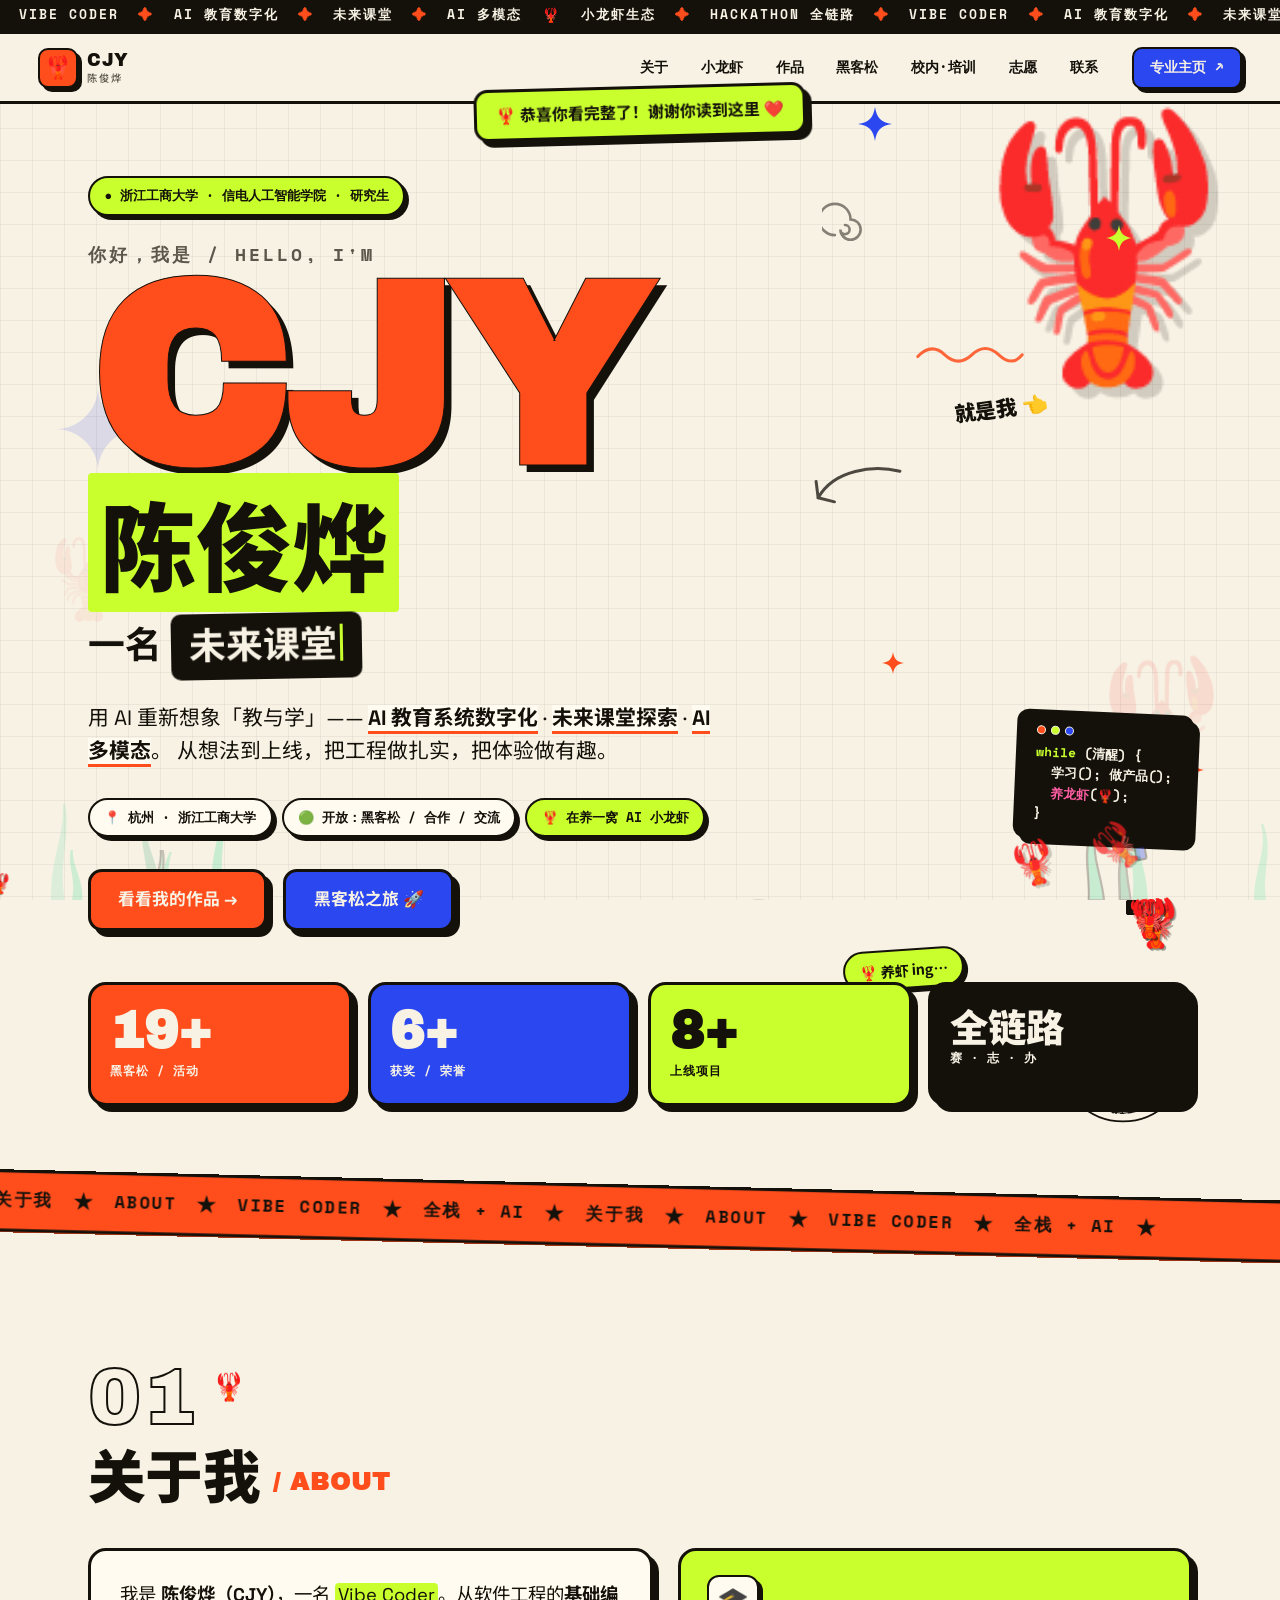
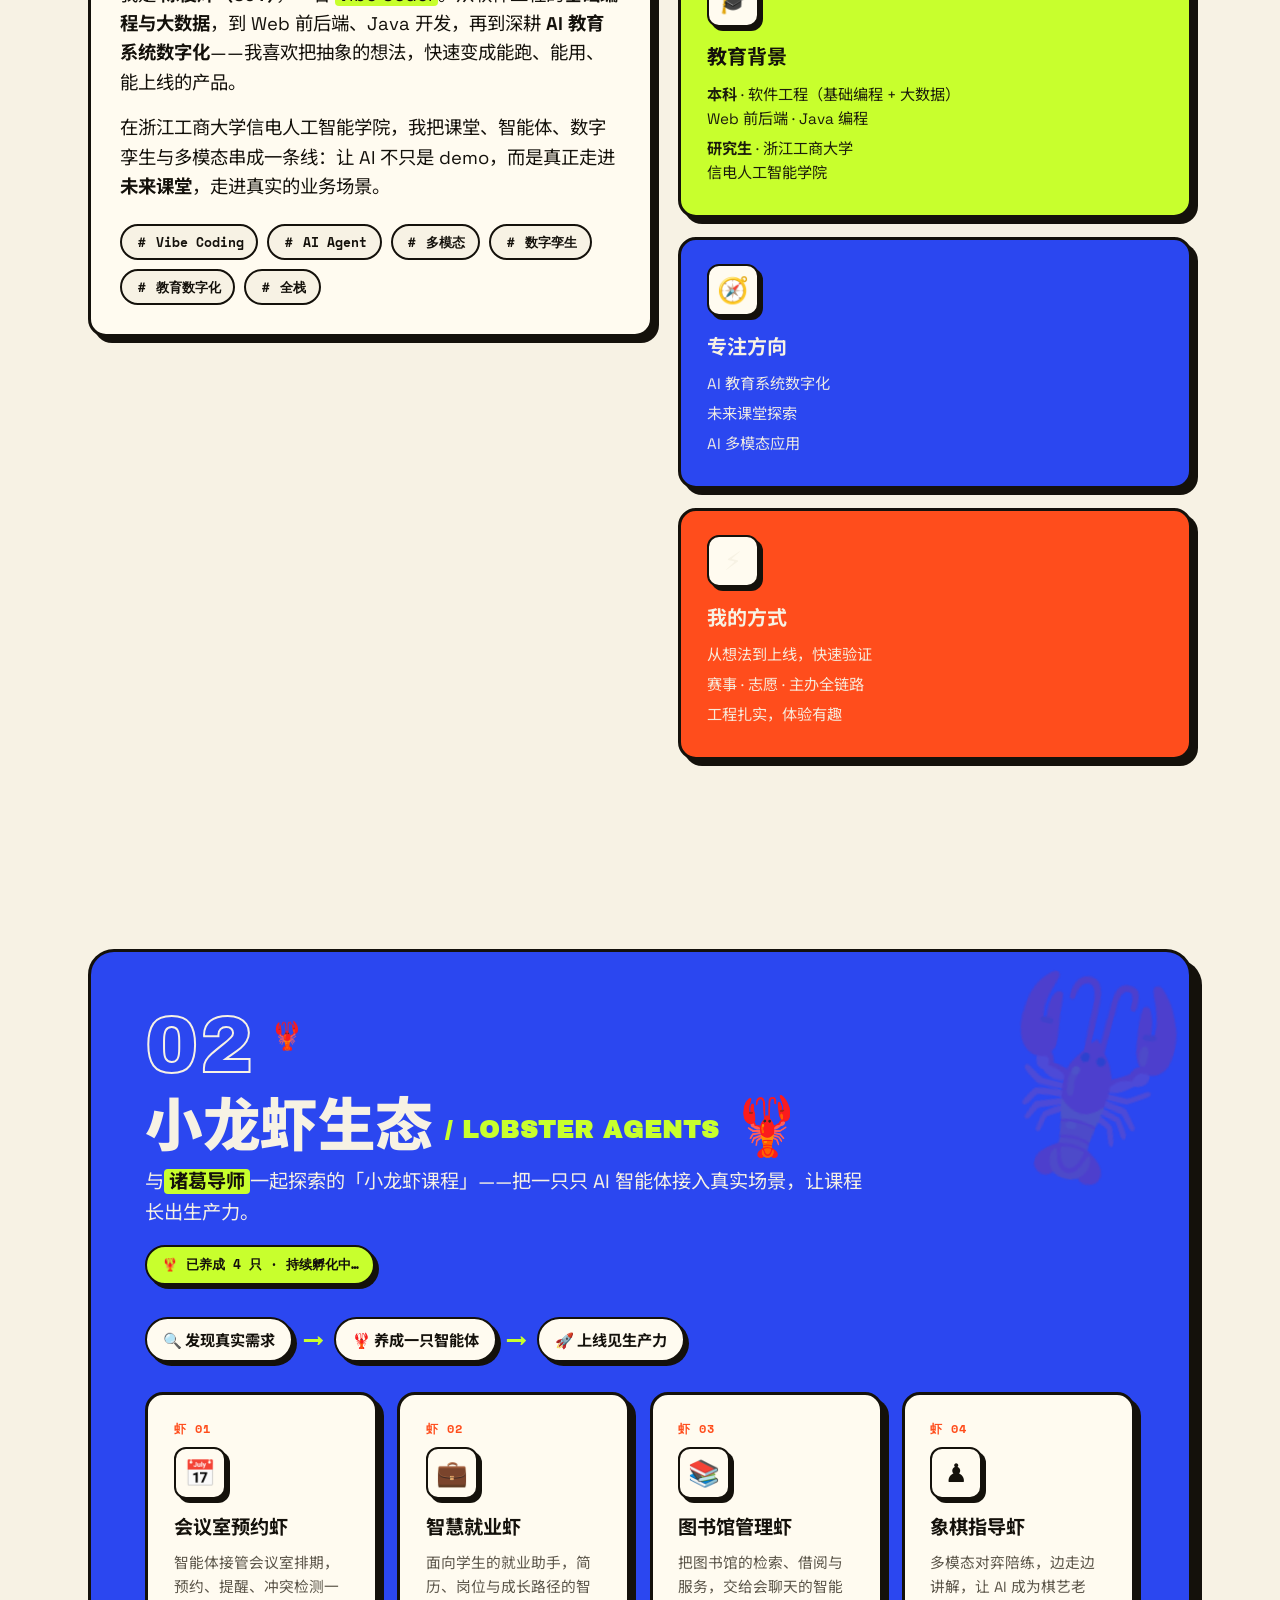
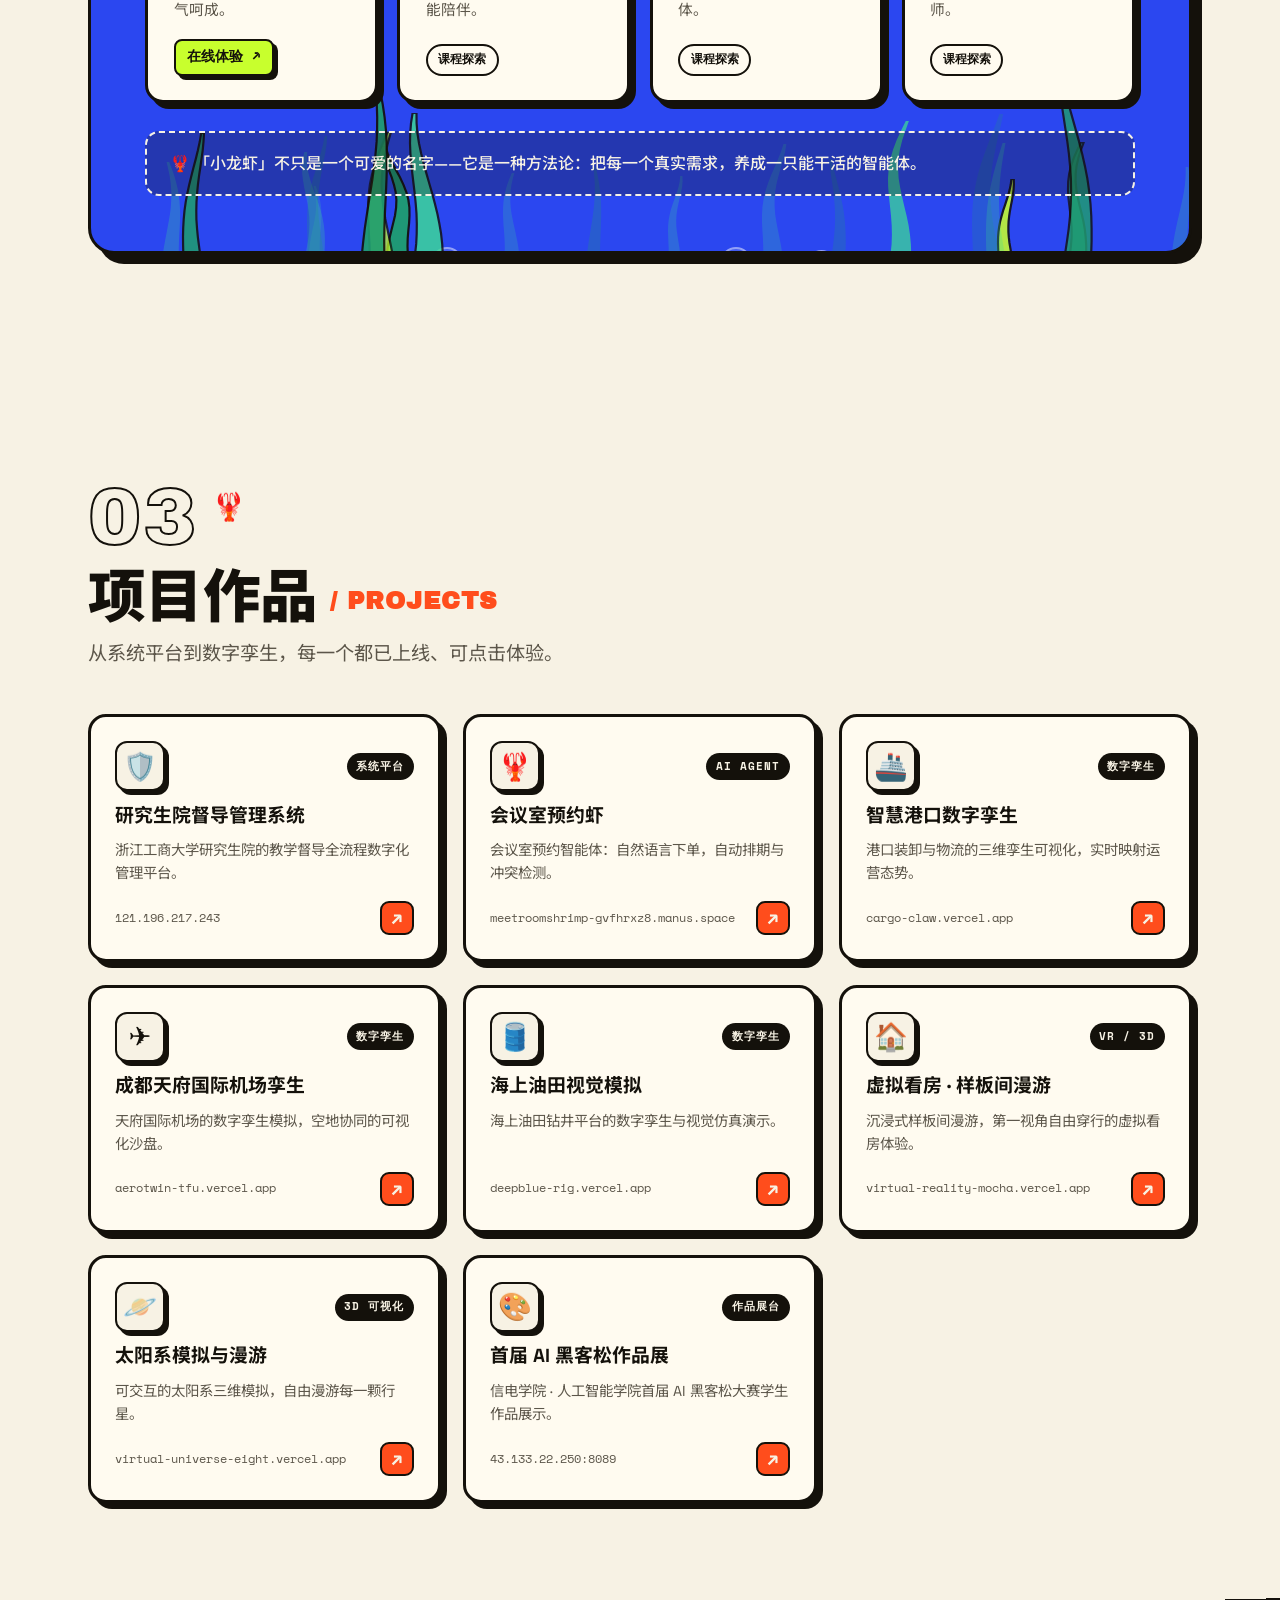
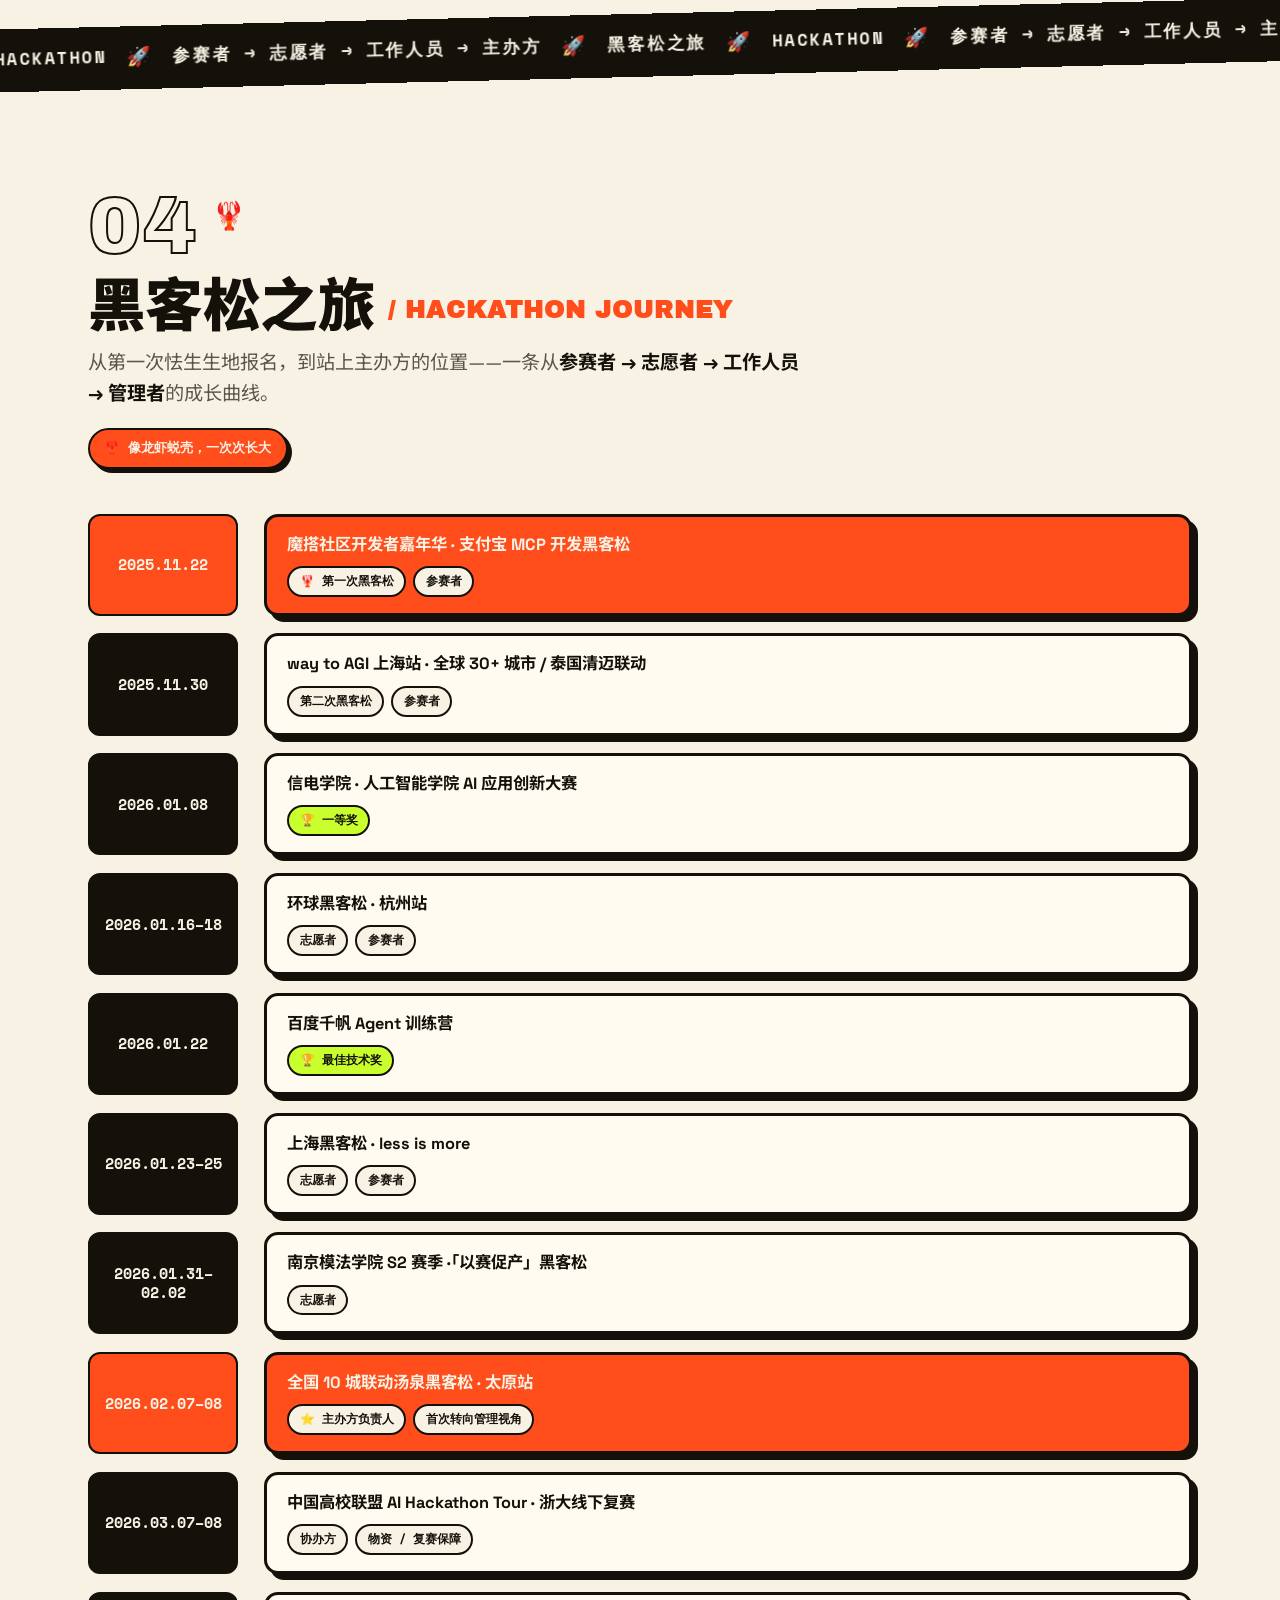
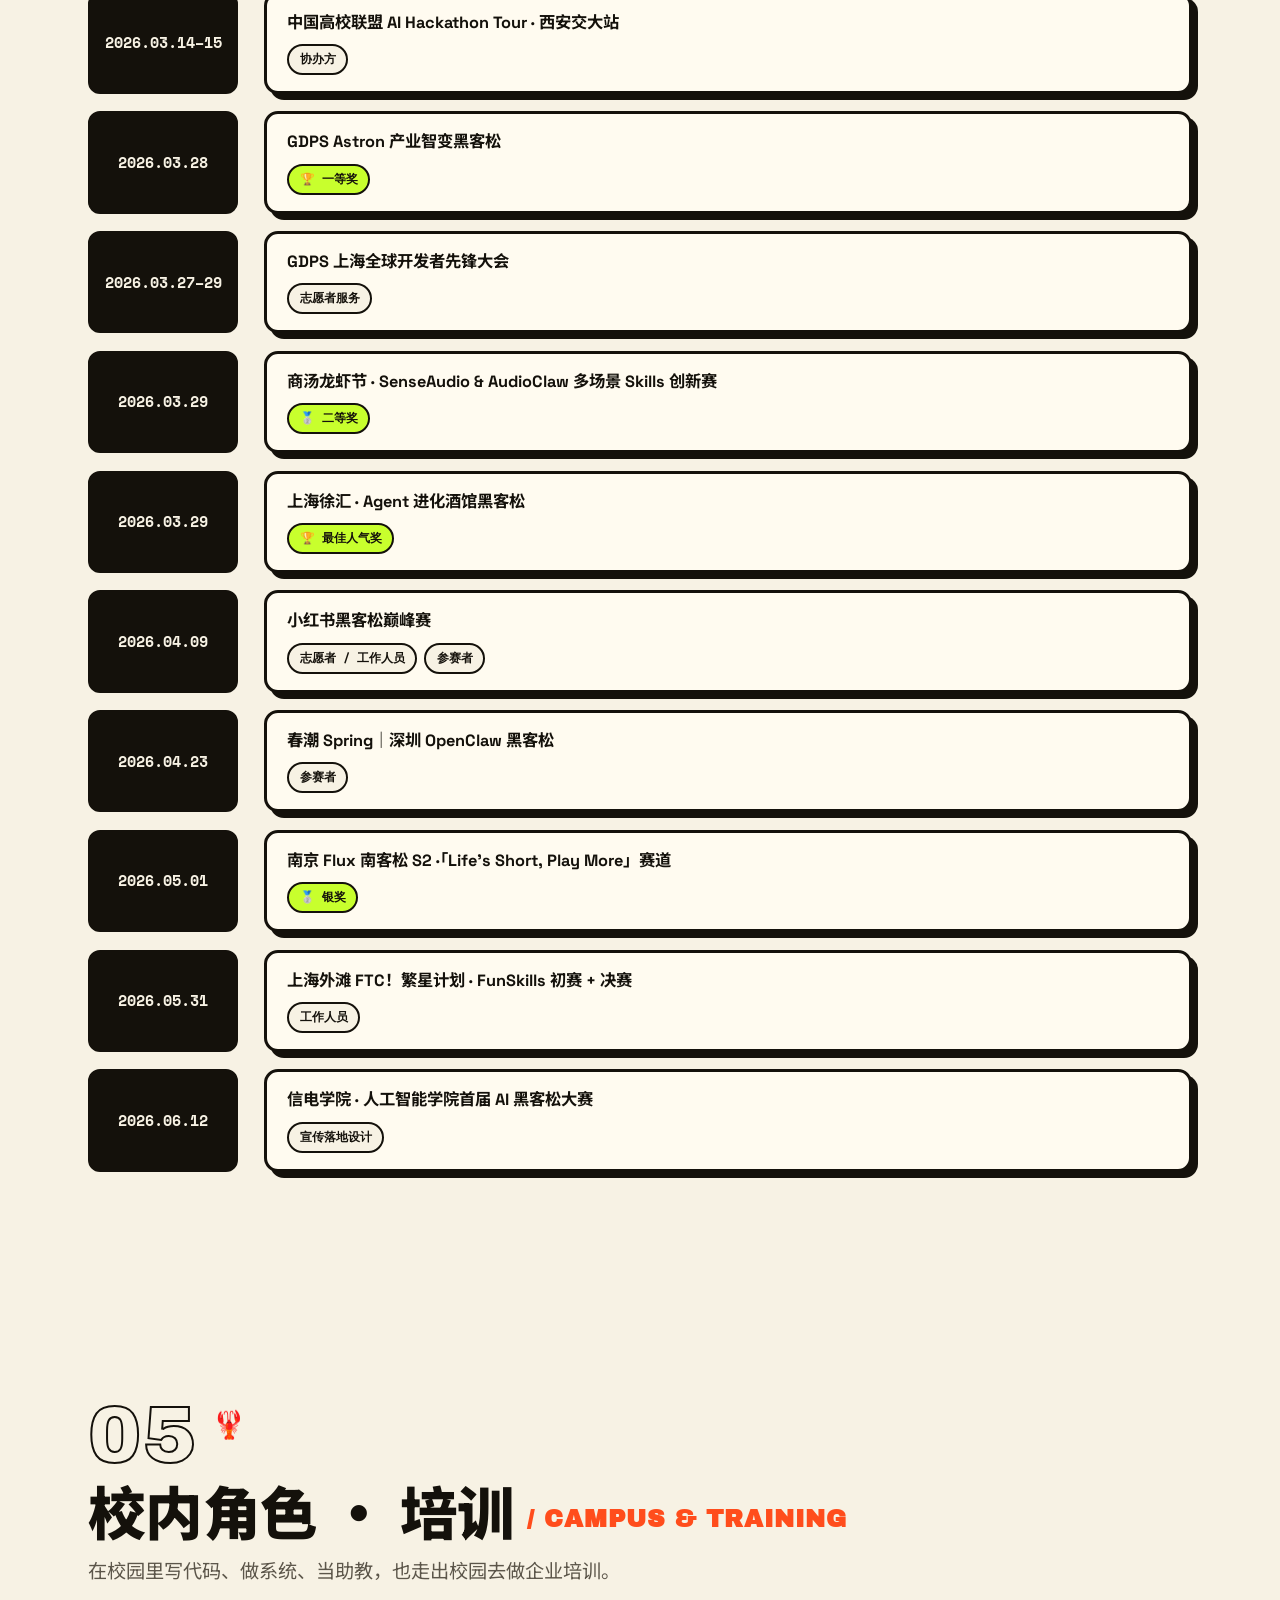
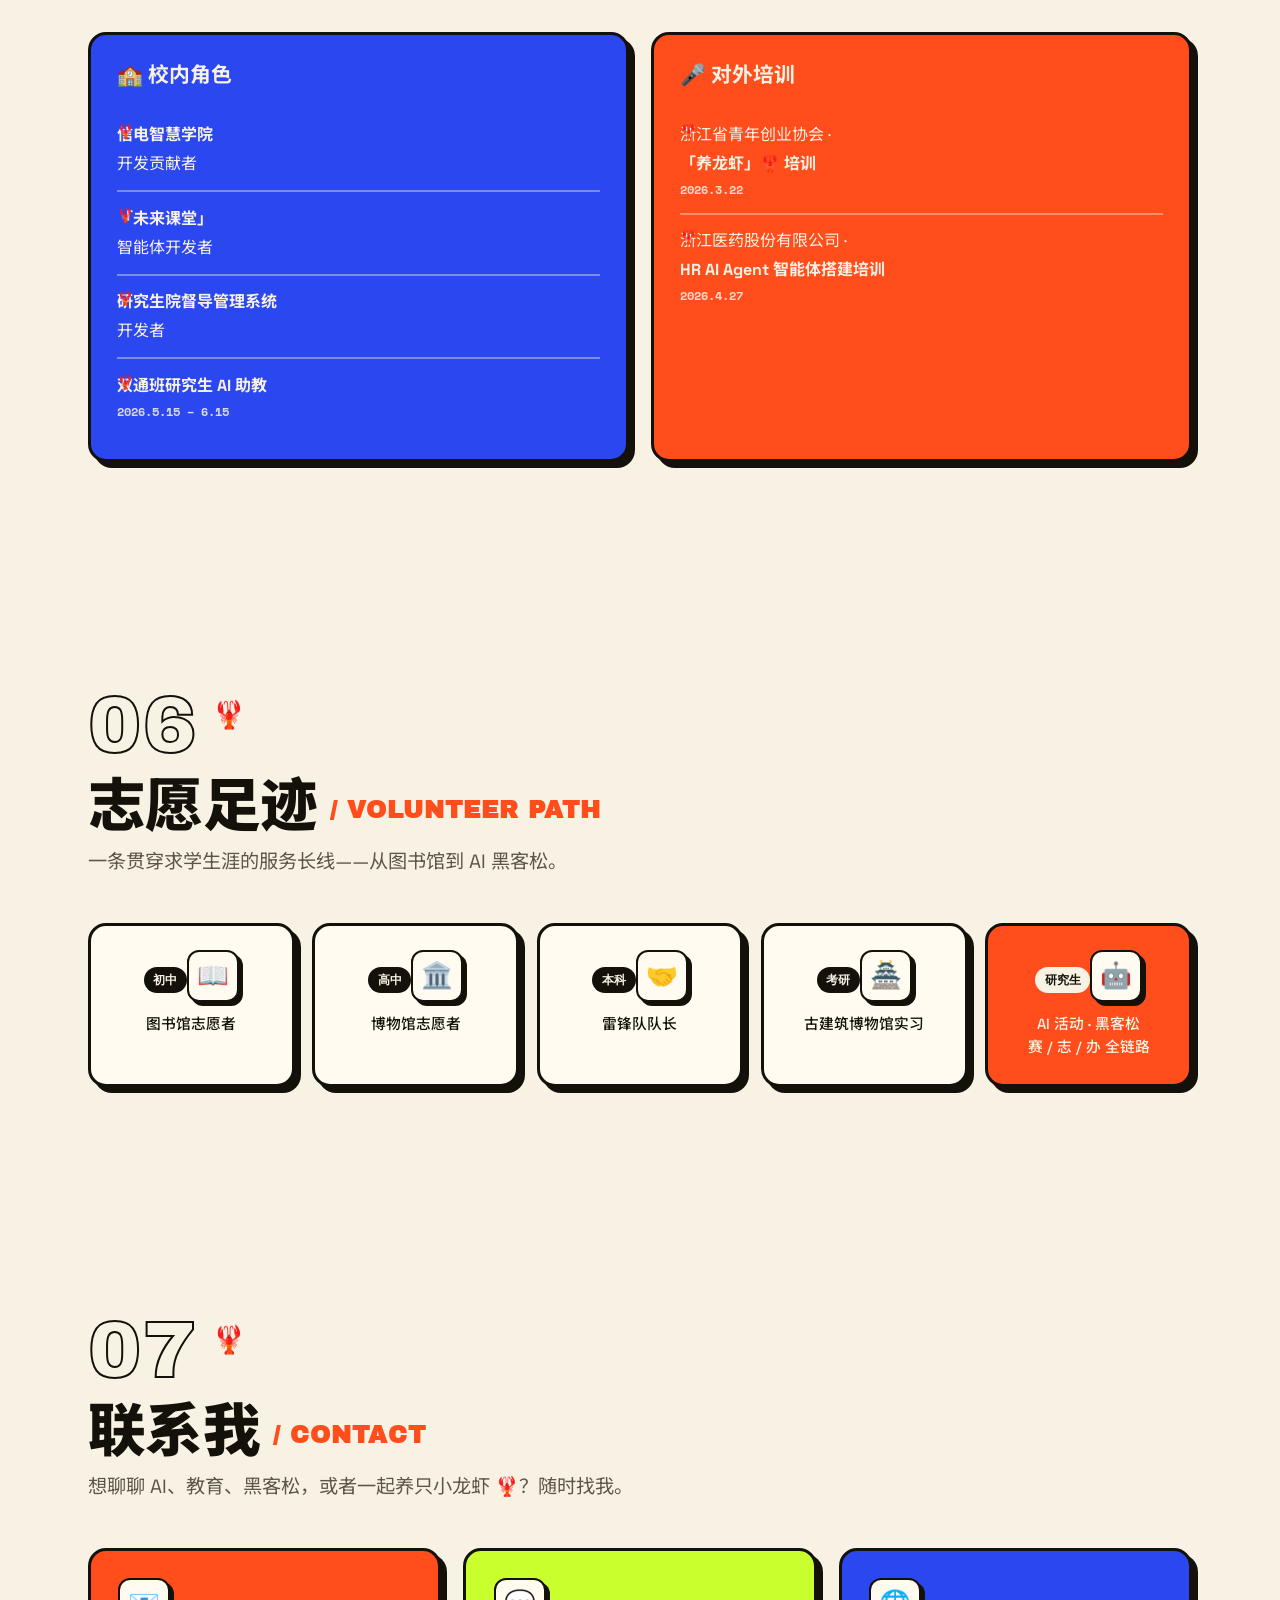
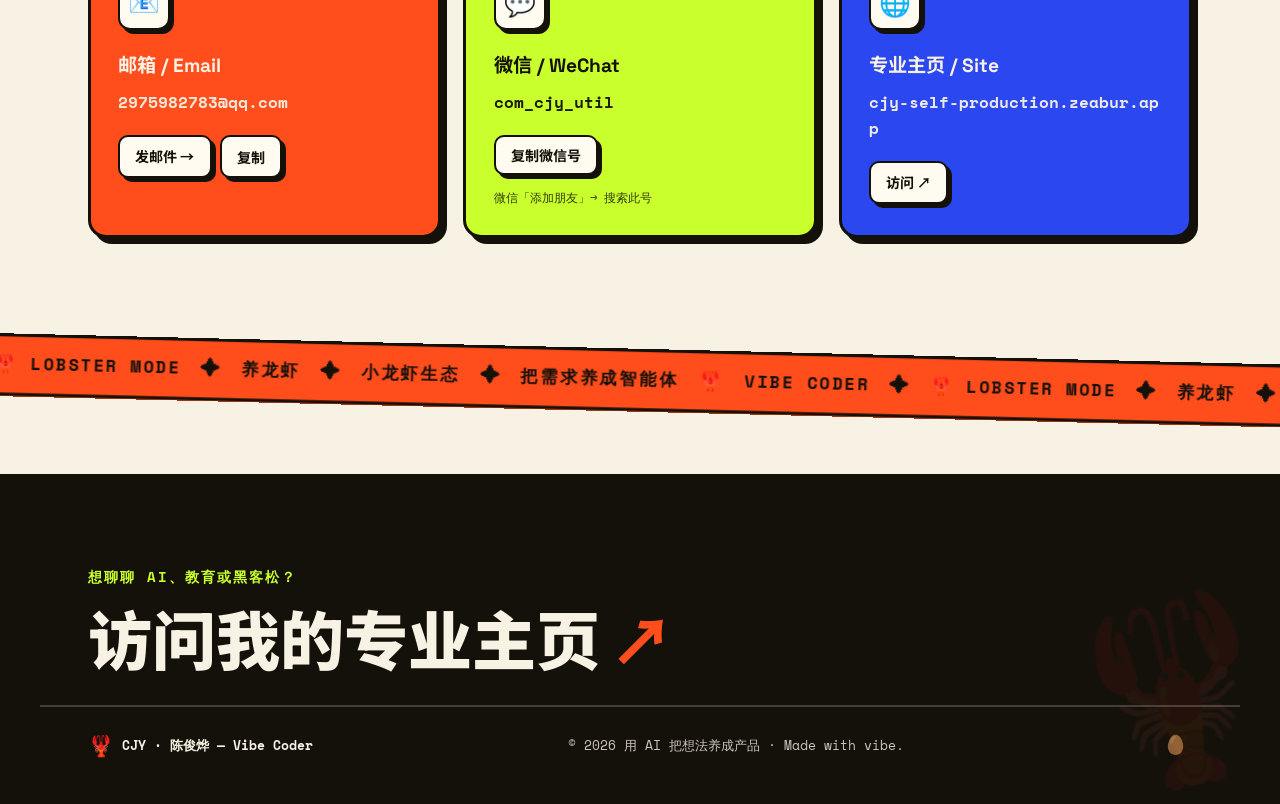
==== commit ace0fa06: "feat: add swaying seaweed to turn the page into an ecosystem tank - New parametric SVG blade generat" ====
--- a/public/index.html
+++ b/public/index.html
@@ -68,6 +68,7 @@
   <span class="scroll-lob" id="scrollLob" aria-hidden="true">🦞</span>
   <div class="bg-grid" aria-hidden="true"></div>
   <div class="ambient" id="ambient" aria-hidden="true"></div>
+  <div class="seabed" id="seabed" aria-hidden="true"></div>
   <span class="deco deco--star" aria-hidden="true">✦</span>
   <span class="deco deco--lobster" aria-hidden="true">🦞</span>
   <span class="deco deco--lobster2" aria-hidden="true">🦞</span>
@@ -222,6 +223,7 @@
     <section class="section lobster" id="lobster">
       <div class="lobster__panel">
         <div class="bubbles" id="lobBubbles" aria-hidden="true"></div>
+        <div class="flora" id="lobFlora" aria-hidden="true"></div>
         <div class="section__head section__head--light">
           <span class="section__num section__num--light reveal" data-reveal>02</span>
           <h2 class="section__title section__title--light reveal" data-reveal>小龙虾生态 <span>/ LOBSTER AGENTS</span> 🦞</h2>
--- a/public/styles.css
+++ b/public/styles.css
@@ -423,6 +423,23 @@
   100% { transform: translateY(calc(-1 * var(--rise, 520px))) scale(1.1); opacity: 0; }
 }
 
+/* swaying seaweed — turns the page into an ecosystem tank 🌿 */
+.weed {
+  position: absolute; bottom: 0; transform-origin: 50% 100%;
+  animation: sway var(--sd, 6s) ease-in-out var(--sdl, 0s) infinite alternate;
+  will-change: transform;
+}
+.weed svg { display: block; }
+@keyframes sway {
+  from { transform: rotate(calc(-1 * var(--amp, 4deg))); }
+  to   { transform: rotate(var(--amp, 4deg)); }
+}
+/* flora rooted at the bottom of the ecosystem panel (behind the cards) */
+.flora  { position: absolute; left: 0; right: 0; bottom: -2px; height: 0; z-index: 0; pointer-events: none; }
+/* site-wide "tank floor" flora — faint, hugs the bottom corners of every screen */
+.seabed { position: fixed;  left: 0; right: 0; bottom: 0;  height: 0; z-index: -2; pointer-events: none; overflow-x: clip; overflow-y: visible; }
+@media (prefers-reduced-motion: reduce) { .weed { animation: none; } }
+
 /* "raise a lobster" methodology flow */
 .lobflow { display: flex; flex-wrap: wrap; align-items: center; gap: .6rem; margin: 0 0 1.9rem; position: relative; z-index: 1; }
 .lobflow__step {
@@ -586,7 +603,8 @@
 .egg-lob { position: fixed; left: 0; top: 0; line-height: 1; will-change: transform, opacity; filter: drop-shadow(2px 2px 0 rgba(20,17,11,.35)); }
 .egg-confetti { position: fixed; top: 0; left: 0; width: 12px; height: 15px; border: 2px solid var(--ink); border-radius: 3px; will-change: transform; }
 .egg-toast {
-  position: fixed; left: 50%; top: 86px; z-index: 9991; white-space: nowrap;
+  position: fixed; left: 50%; top: 86px; z-index: 9991;
+  max-width: min(92vw, 560px); text-align: center; line-height: 1.45;
   background: var(--lime); color: var(--ink); border: var(--bd); border-radius: 14px; box-shadow: var(--sh);
   font-family: var(--cn); font-weight: 700; font-size: 1rem; padding: .7rem 1.2rem;
   opacity: 0; pointer-events: none; transform: translateX(-50%) translateY(-14px) rotate(-1.5deg);
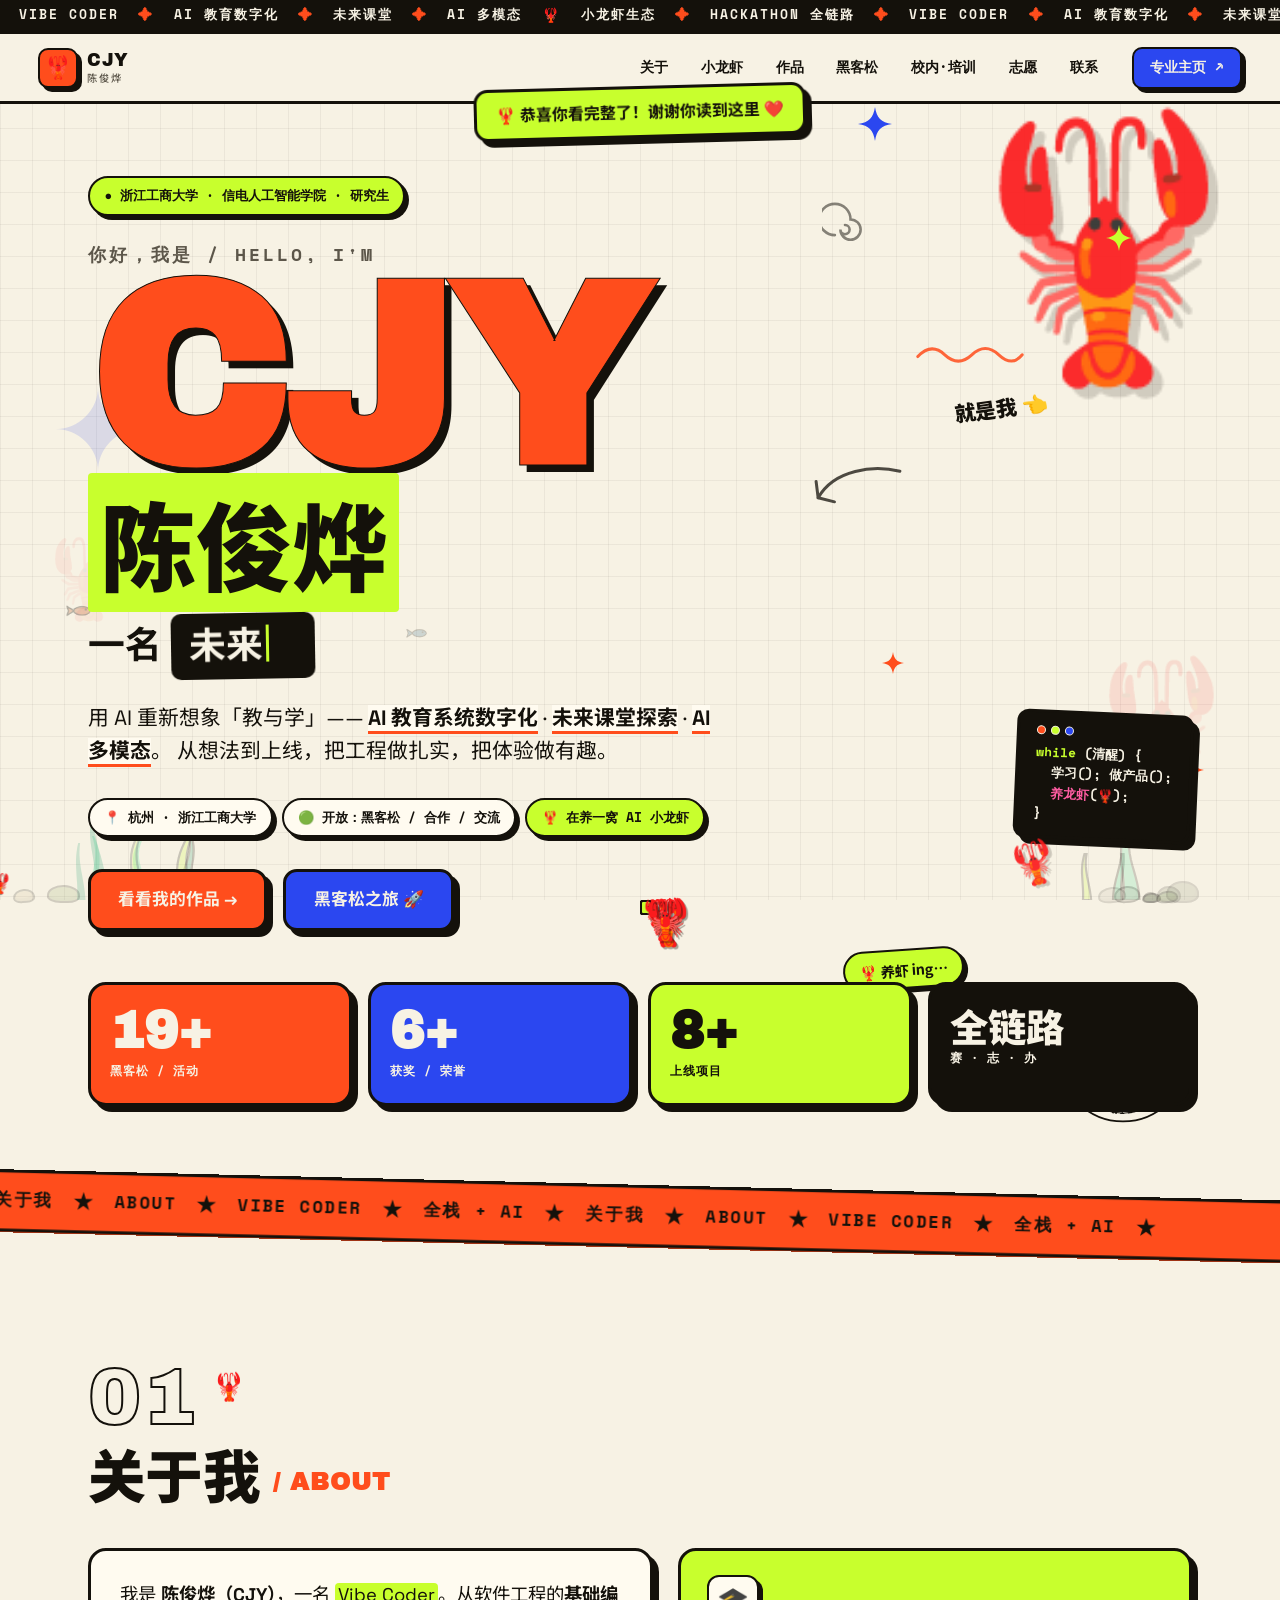
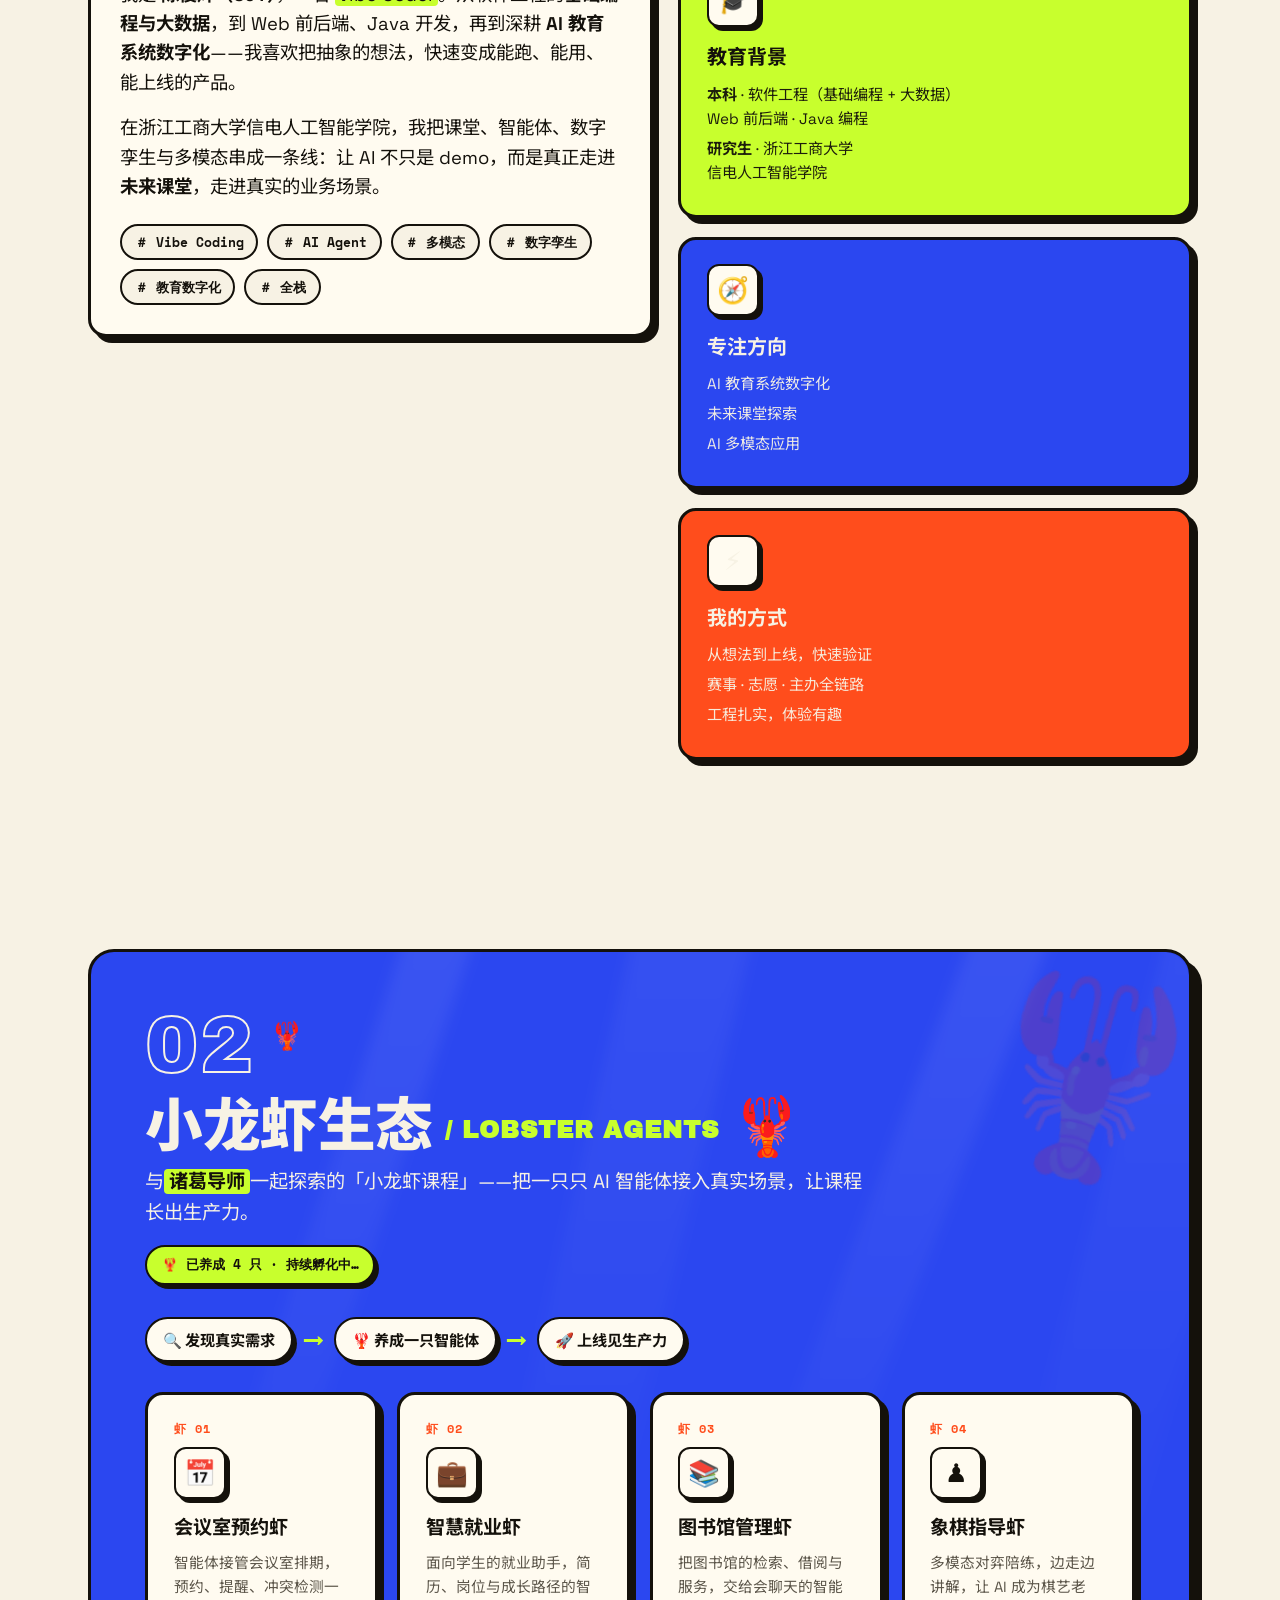
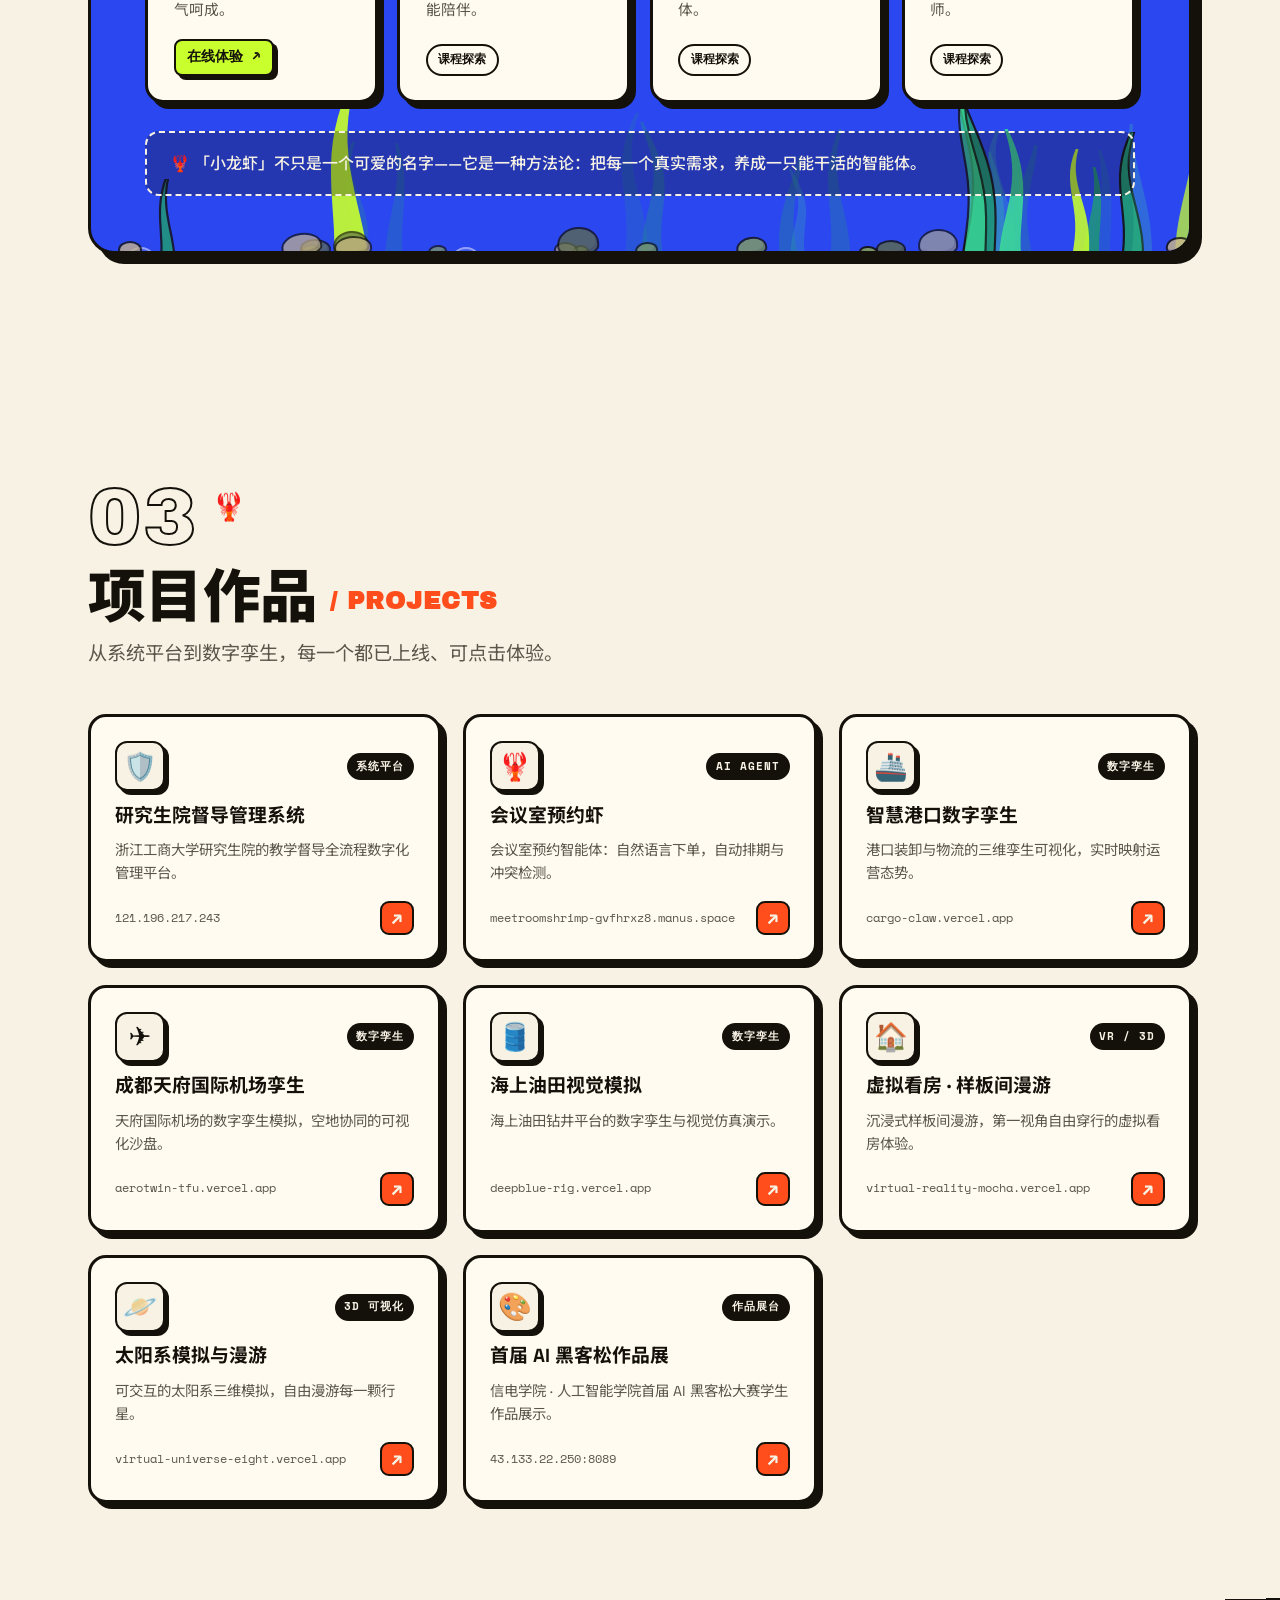
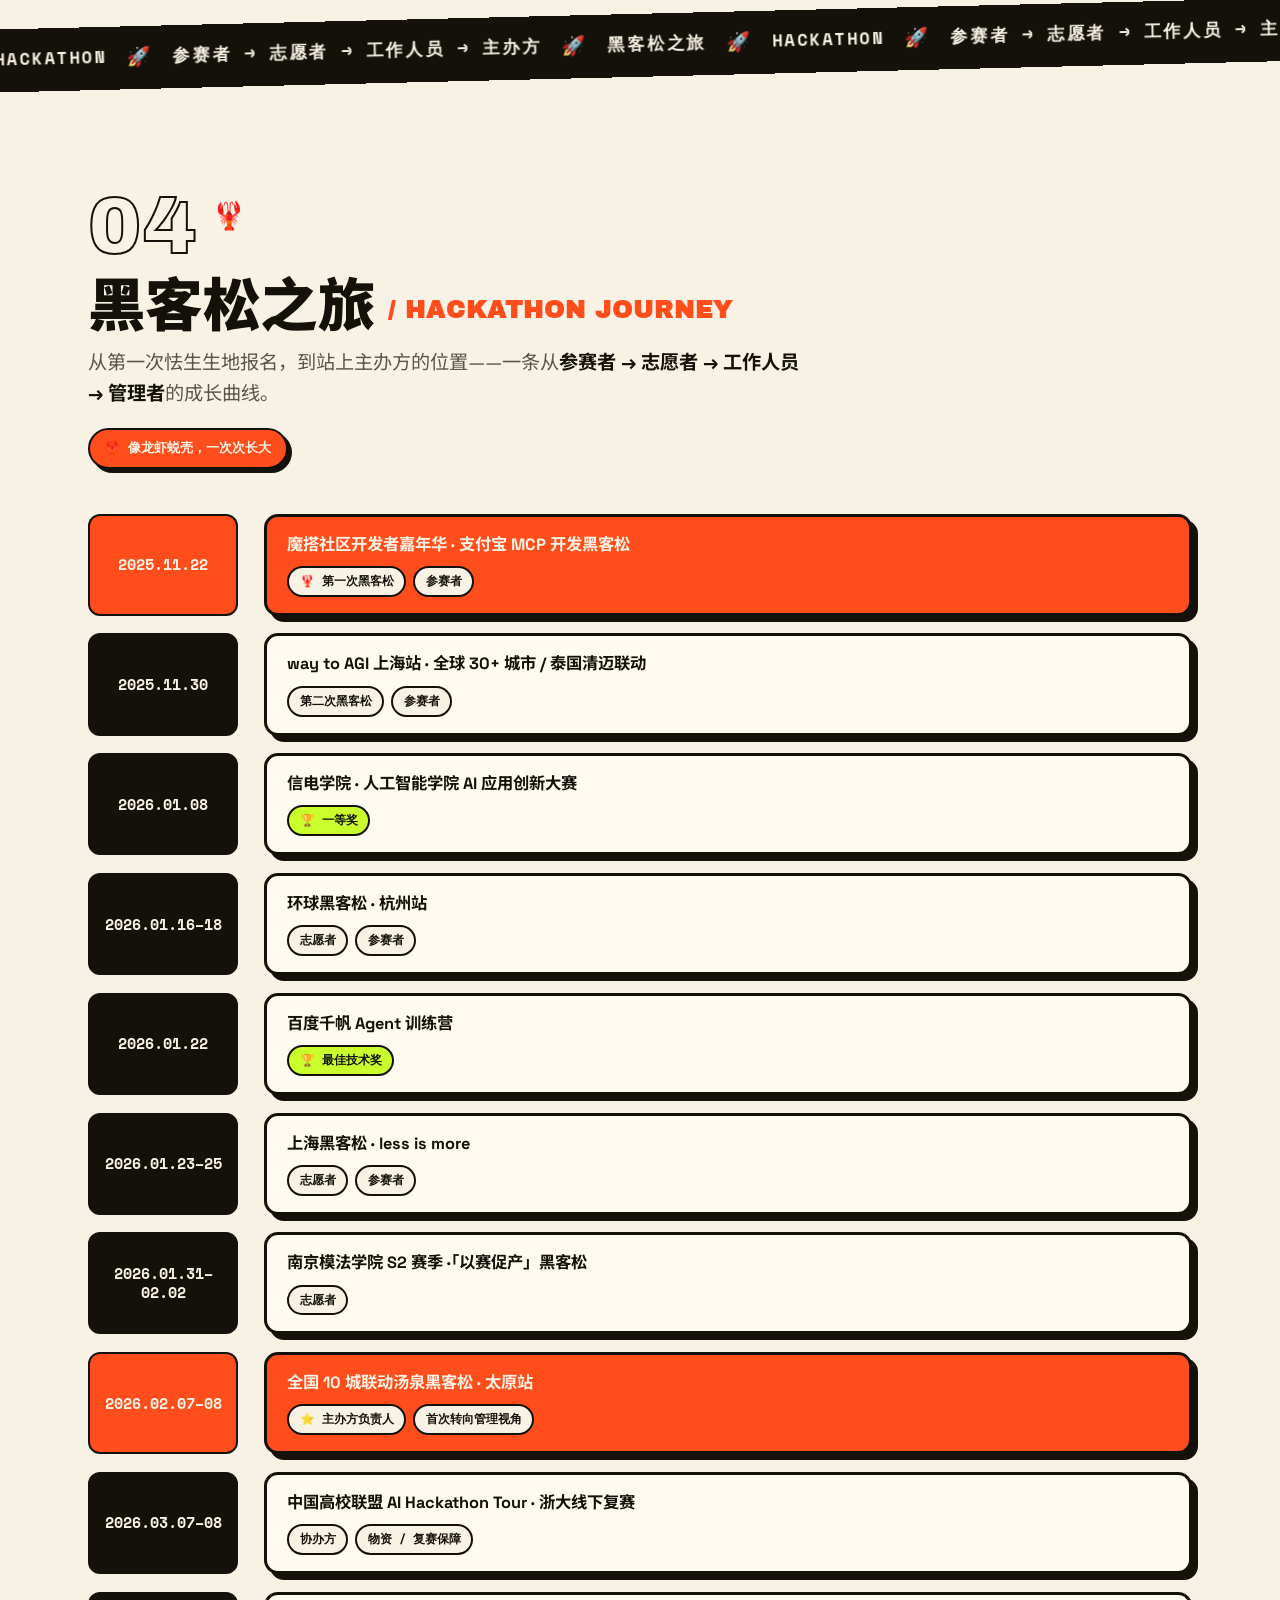
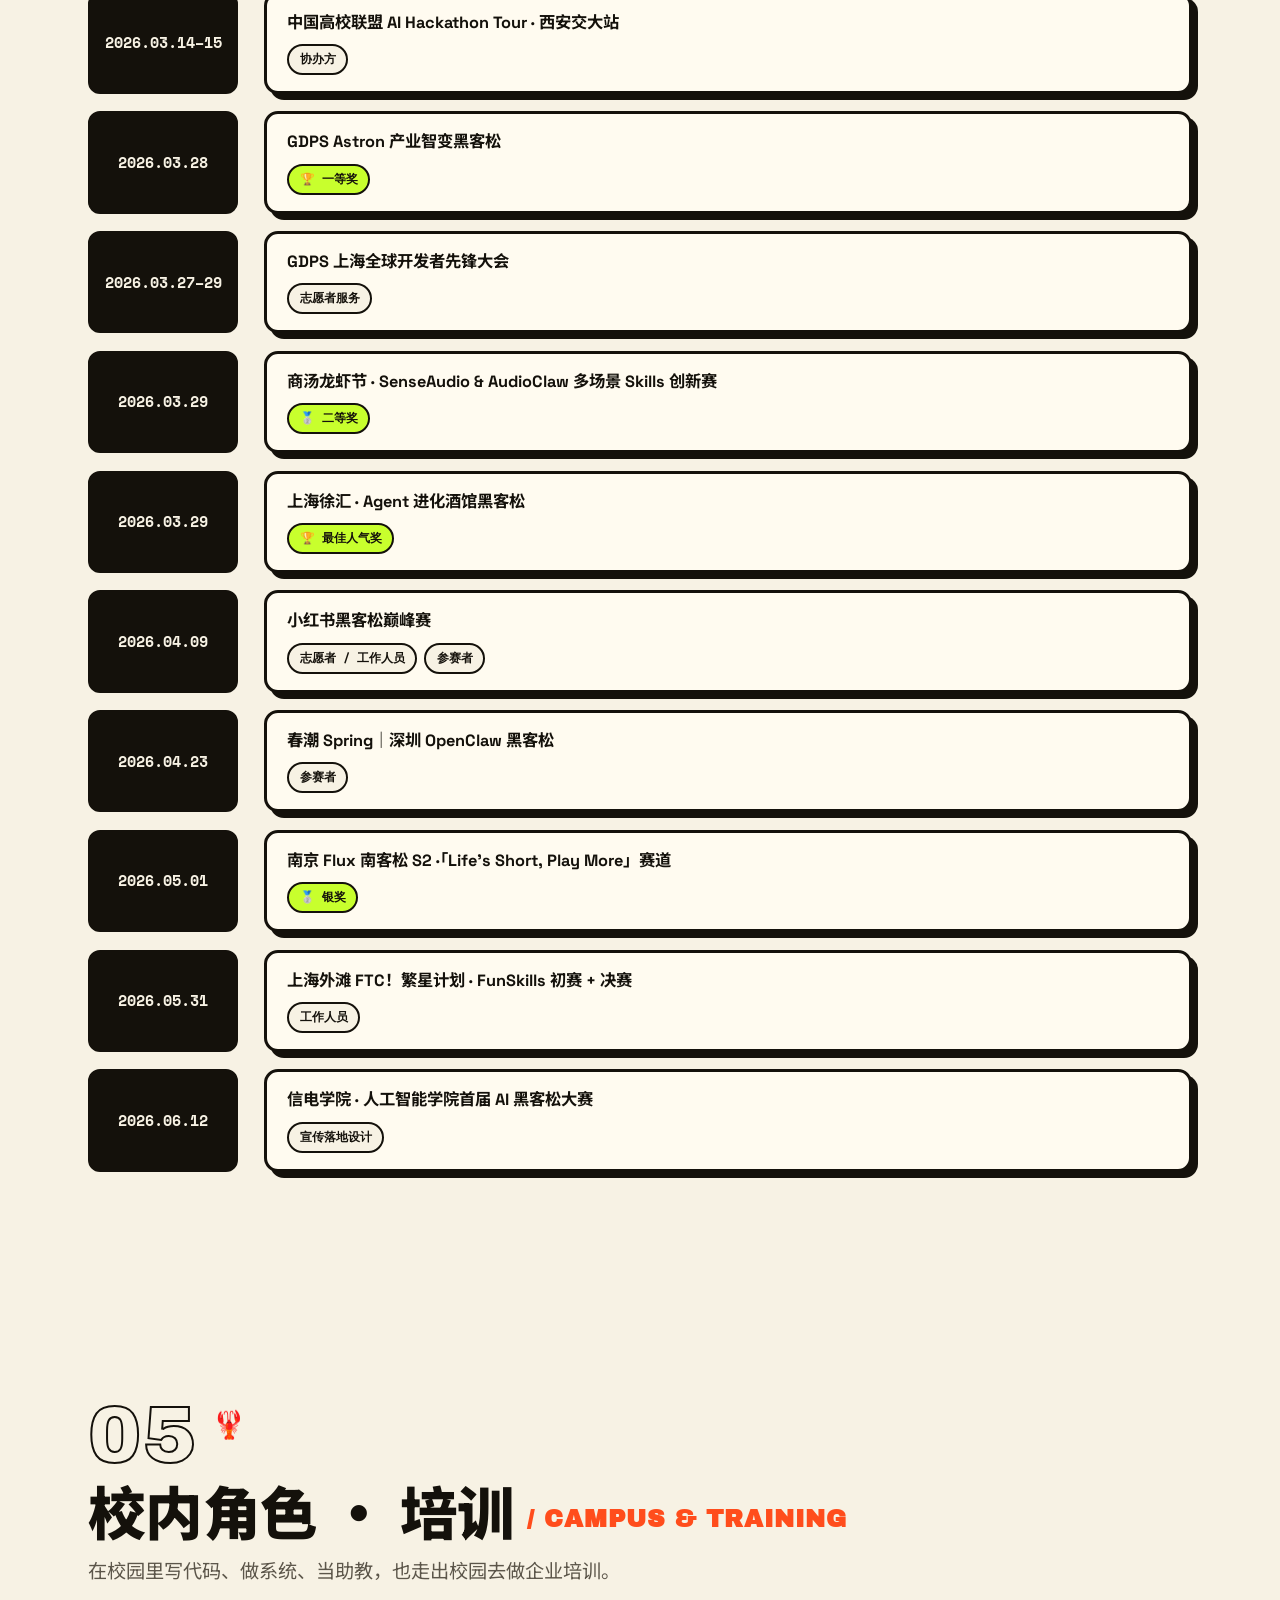
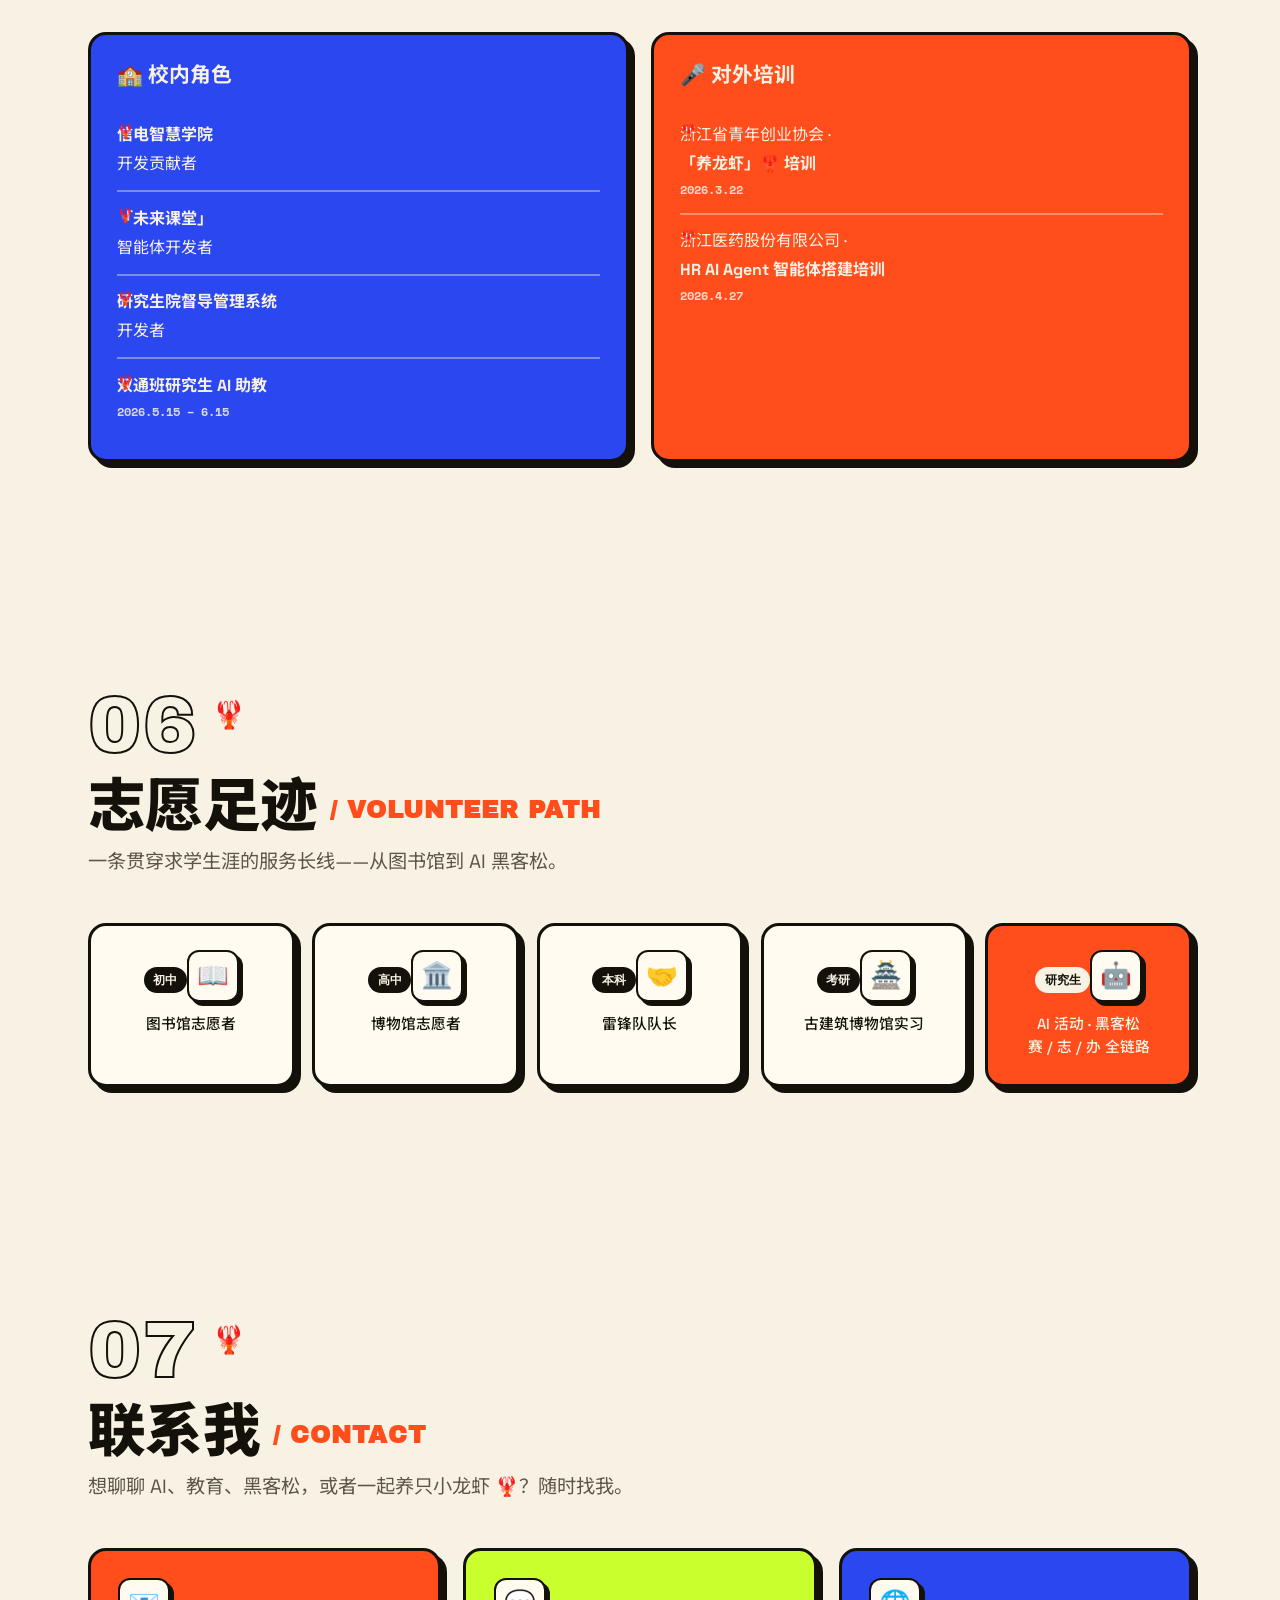
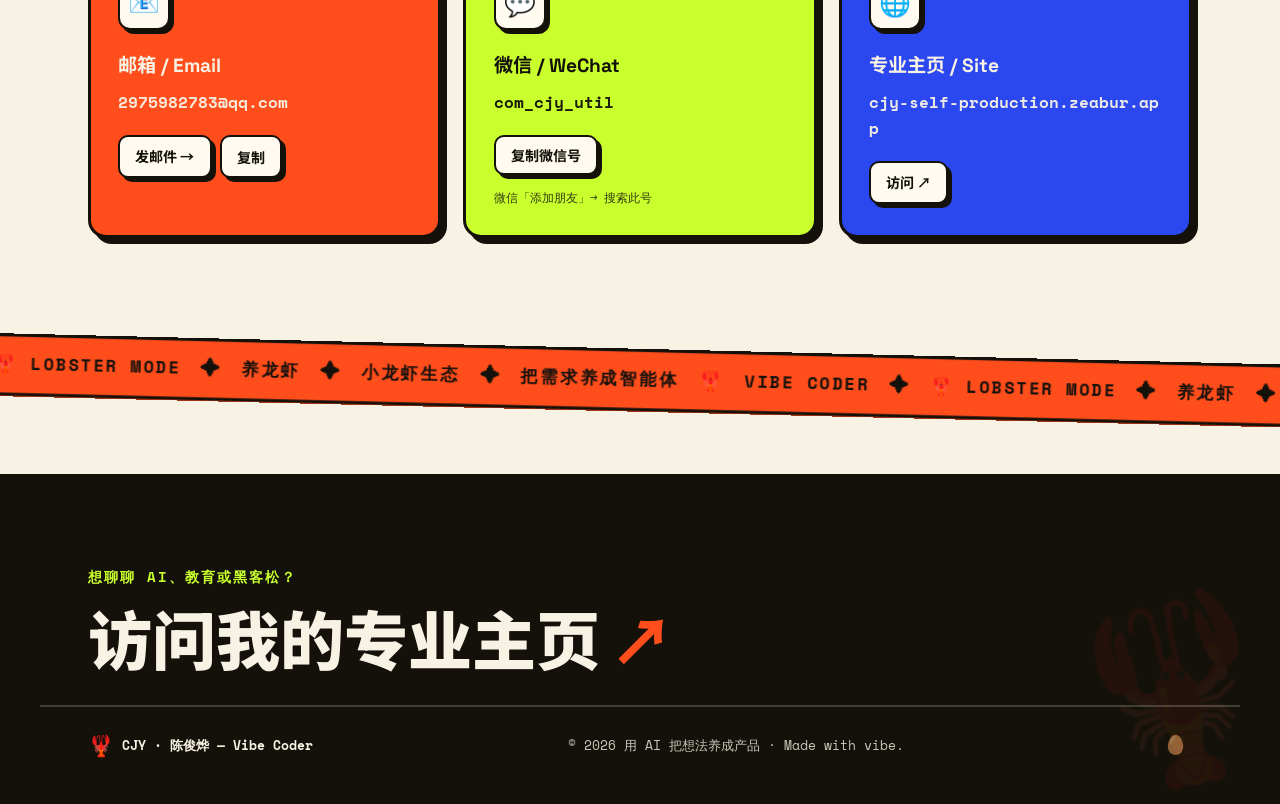
==== commit b8c51f1c: "feat: build out the ecosystem tank — substrate, god rays, fish, feeding Turns the page from a plante" ====
--- a/public/index.html
+++ b/public/index.html
@@ -69,6 +69,7 @@
   <div class="bg-grid" aria-hidden="true"></div>
   <div class="ambient" id="ambient" aria-hidden="true"></div>
   <div class="seabed" id="seabed" aria-hidden="true"></div>
+  <div class="critters" id="critters" aria-hidden="true"></div>
   <span class="deco deco--star" aria-hidden="true">✦</span>
   <span class="deco deco--lobster" aria-hidden="true">🦞</span>
   <span class="deco deco--lobster2" aria-hidden="true">🦞</span>
@@ -222,6 +223,12 @@
     <!-- ============ LOBSTER ============ -->
     <section class="section lobster" id="lobster">
       <div class="lobster__panel">
+        <div class="godrays" aria-hidden="true">
+          <i style="--x:14%;--w:70px;--sk:-18deg;--o:.15;--rd:9s;--rdl:0s"></i>
+          <i style="--x:39%;--w:120px;--sk:-13deg;--o:.10;--rd:11s;--rdl:-3s"></i>
+          <i style="--x:63%;--w:80px;--sk:-21deg;--o:.14;--rd:8.5s;--rdl:-1.5s"></i>
+          <i style="--x:86%;--w:130px;--sk:-15deg;--o:.09;--rd:12s;--rdl:-5s"></i>
+        </div>
         <div class="bubbles" id="lobBubbles" aria-hidden="true"></div>
         <div class="flora" id="lobFlora" aria-hidden="true"></div>
         <div class="section__head section__head--light">
--- a/public/styles.css
+++ b/public/styles.css
@@ -426,6 +426,11 @@
 /* swaying seaweed — turns the page into an ecosystem tank 🌿 */
 .weed {
   position: absolute; bottom: 0; transform-origin: 50% 100%;
+  transform: rotate(var(--push, 0deg)); transition: transform .5s var(--ease);
+  will-change: transform;
+}
+.weed > i {                       /* inner blade carries the idle sway; outer takes the cursor "push" */
+  display: block; transform-origin: 50% 100%;
   animation: sway var(--sd, 6s) ease-in-out var(--sdl, 0s) infinite alternate;
   will-change: transform;
 }
@@ -434,11 +439,51 @@
   from { transform: rotate(calc(-1 * var(--amp, 4deg))); }
   to   { transform: rotate(var(--amp, 4deg)); }
 }
+/* substrate — the gravel/pebbles the plants root into */
+.pebble {
+  position: absolute; bottom: -3px; border: var(--bd-2);
+  border-radius: 60% 58% 46% 50% / 70% 66% 40% 40%;
+  box-shadow: inset -2px -3px 0 rgba(20,17,11,.14);
+}
 /* flora rooted at the bottom of the ecosystem panel (behind the cards) */
 .flora  { position: absolute; left: 0; right: 0; bottom: -2px; height: 0; z-index: 0; pointer-events: none; }
 /* site-wide "tank floor" flora — faint, hugs the bottom corners of every screen */
 .seabed { position: fixed;  left: 0; right: 0; bottom: 0;  height: 0; z-index: -2; pointer-events: none; overflow-x: clip; overflow-y: visible; }
-@media (prefers-reduced-motion: reduce) { .weed { animation: none; } }
+
+/* god rays — soft light shafts slanting down through the water (ecosystem panel) */
+.godrays { position: absolute; inset: 0; z-index: 0; pointer-events: none; overflow: hidden; mix-blend-mode: screen; border-radius: inherit; }
+.godrays i {
+  position: absolute; top: -12%; left: var(--x, 20%); width: var(--w, 90px); height: 130%;
+  background: linear-gradient(to bottom, rgba(255,255,255,.55), rgba(255,255,255,0) 70%);
+  transform: skewX(var(--sk, -16deg)); filter: blur(8px); opacity: var(--o, .12);
+  animation: ray var(--rd, 9s) ease-in-out var(--rdl, 0s) infinite alternate;
+}
+@keyframes ray {
+  from { opacity: calc(var(--o, .12) * .4); transform: skewX(var(--sk)) translateX(-14px) scaleY(.98); }
+  to   { opacity: var(--o, .12);            transform: skewX(var(--sk)) translateX(14px)  scaleY(1.02); }
+}
+
+/* drifting fish — extra life roaming the tank, darting away from the cursor */
+.critters { position: fixed; inset: 0; z-index: -1; pointer-events: none; overflow: hidden; }
+.fish { position: absolute; left: 0; top: 0; will-change: transform; }
+.fish svg { display: block; }
+
+/* feeding scene 🍤 — sinking food, pursuing lobsters, rising disturbance bubbles */
+.egg-food {
+  position: fixed; top: 0; left: 0; width: 11px; height: 11px; border-radius: 50%;
+  border: 2px solid var(--ink); background: var(--red); box-shadow: 2px 2px 0 rgba(20,17,11,.22);
+  will-change: transform, opacity;
+}
+.egg-feedlob { position: fixed; left: 0; top: 0; line-height: 1; will-change: transform; filter: drop-shadow(2px 2px 0 rgba(20,17,11,.35)); }
+.egg-rise {
+  position: fixed; top: 0; left: 0; border-radius: 50%;
+  border: 2px solid rgba(20,17,11,.45); background: rgba(255,255,255,.16);
+  will-change: transform, opacity;
+}
+.egg-hint__try--feed { background: var(--lime); color: var(--ink); margin-top: .45rem; }
+.hero__biglob { cursor: pointer; pointer-events: auto; }
+
+@media (prefers-reduced-motion: reduce) { .weed > i, .godrays i { animation: none; } }
 
 /* "raise a lobster" methodology flow */
 .lobflow { display: flex; flex-wrap: wrap; align-items: center; gap: .6rem; margin: 0 0 1.9rem; position: relative; z-index: 1; }
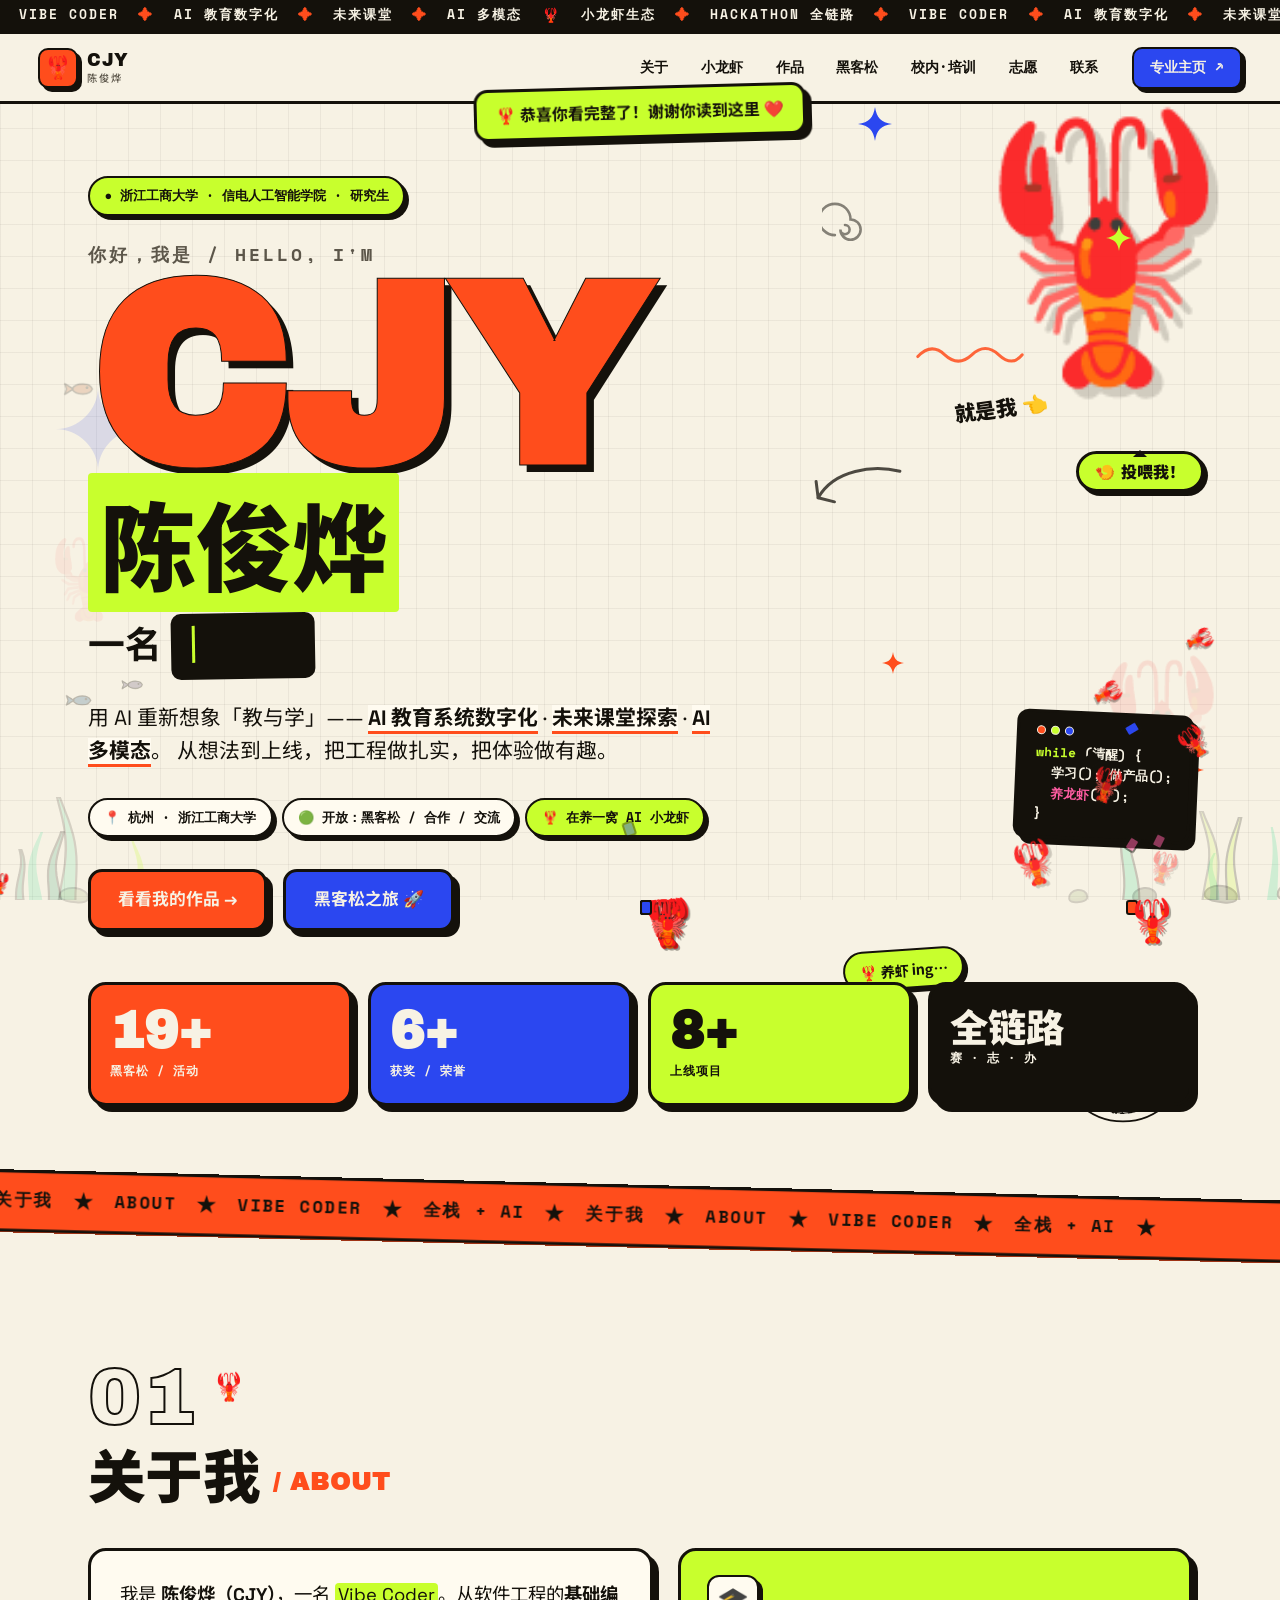
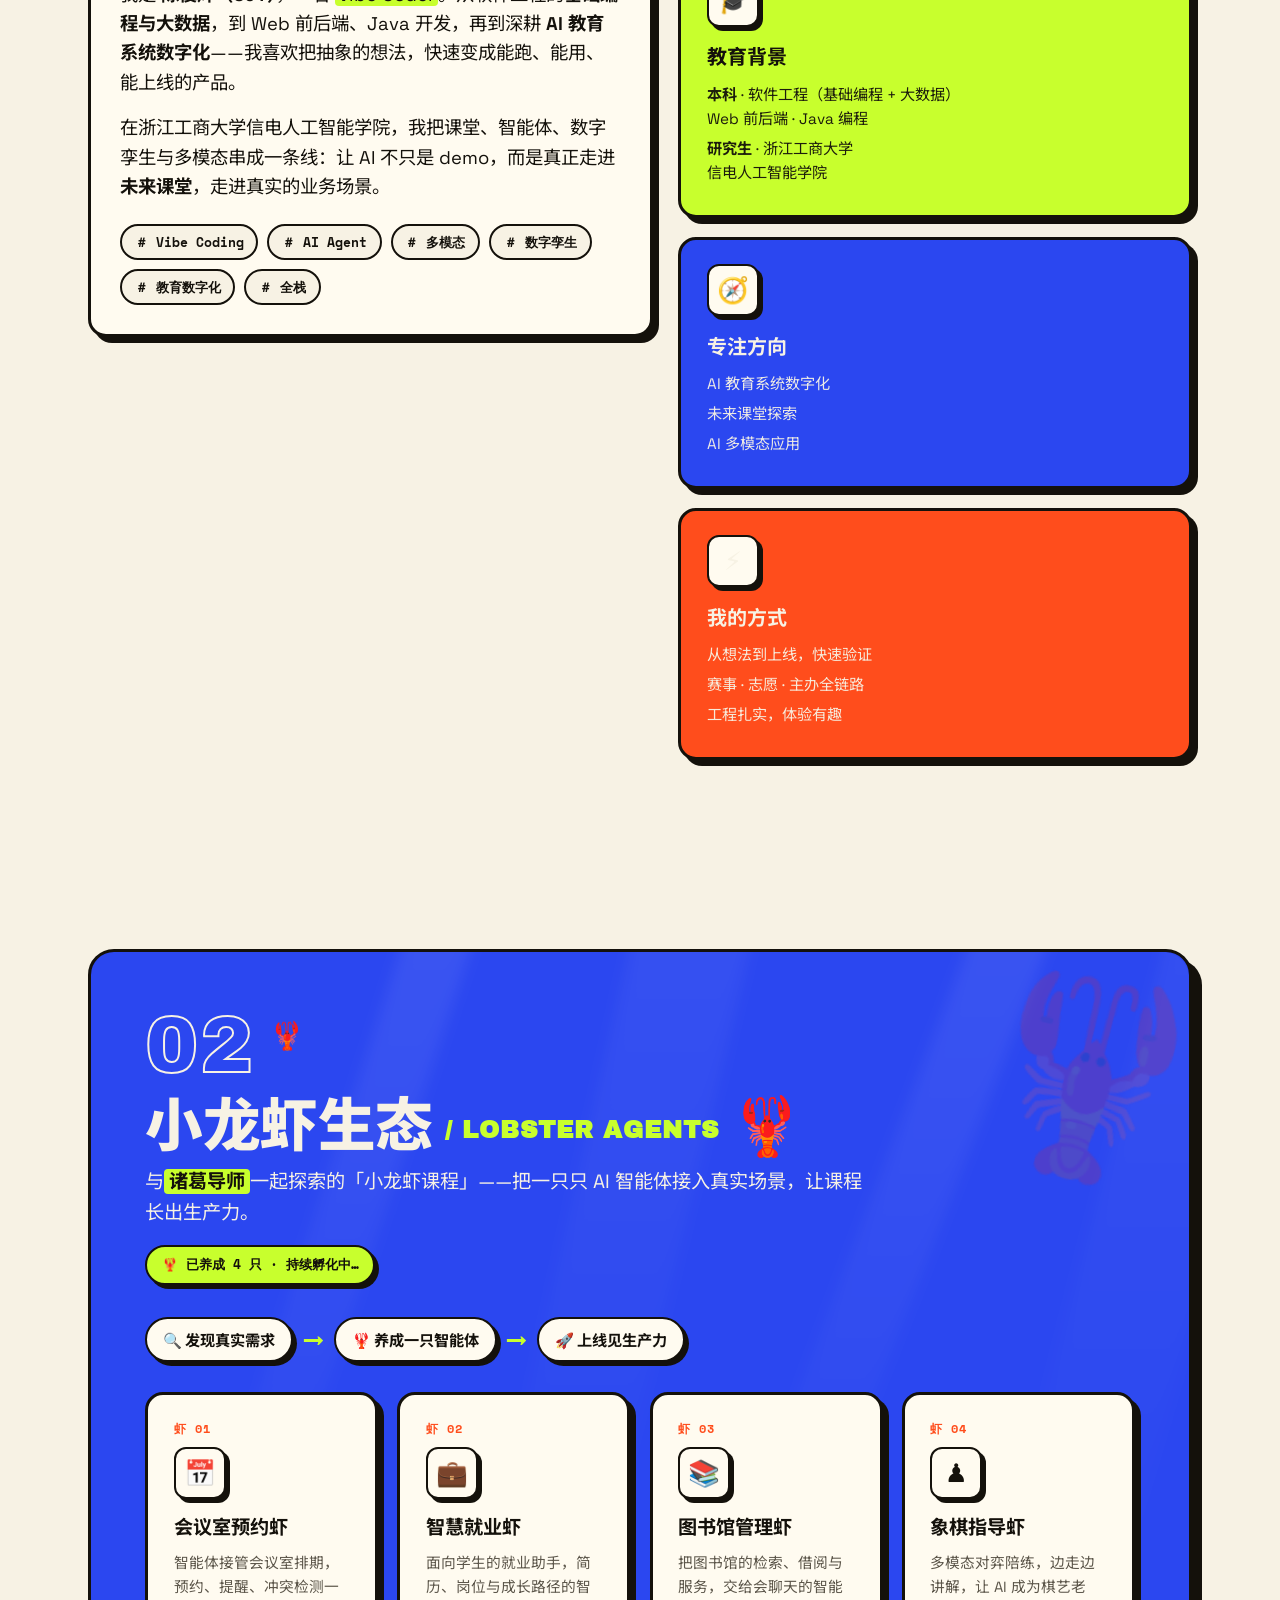
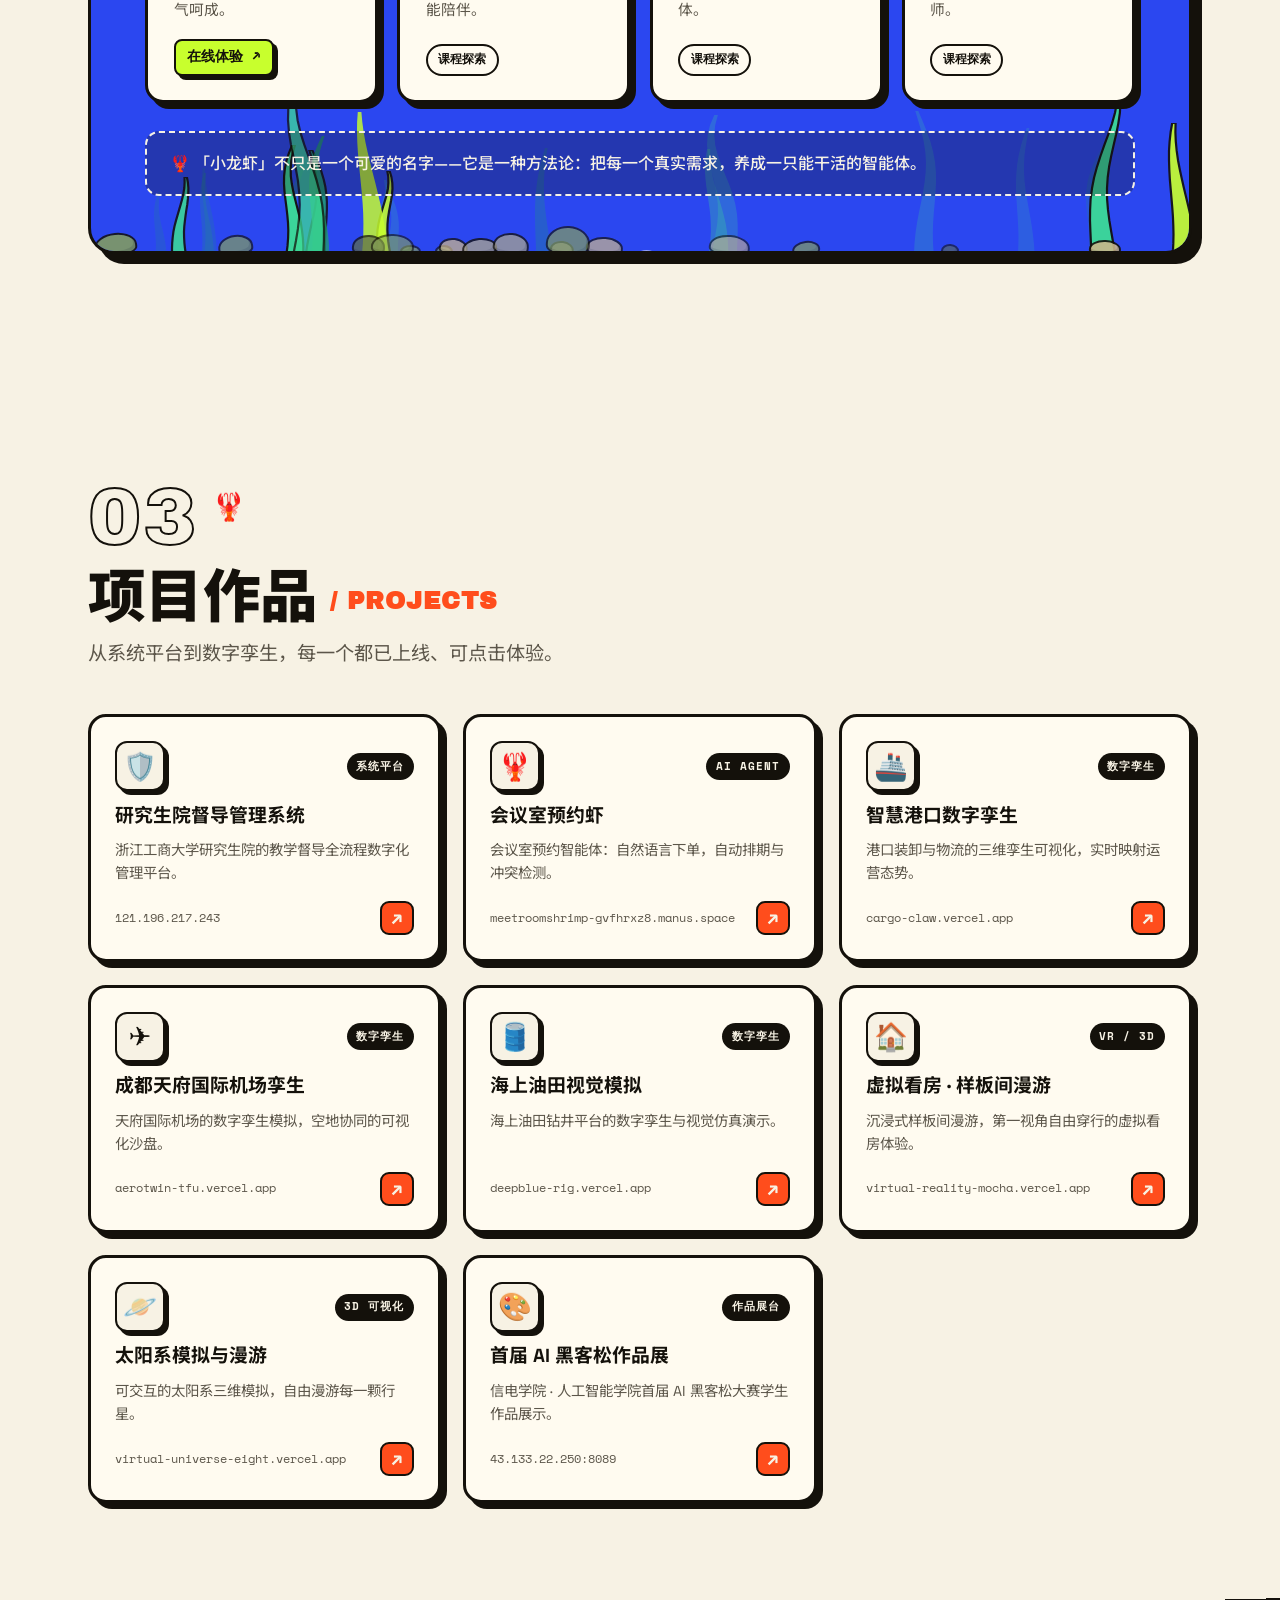
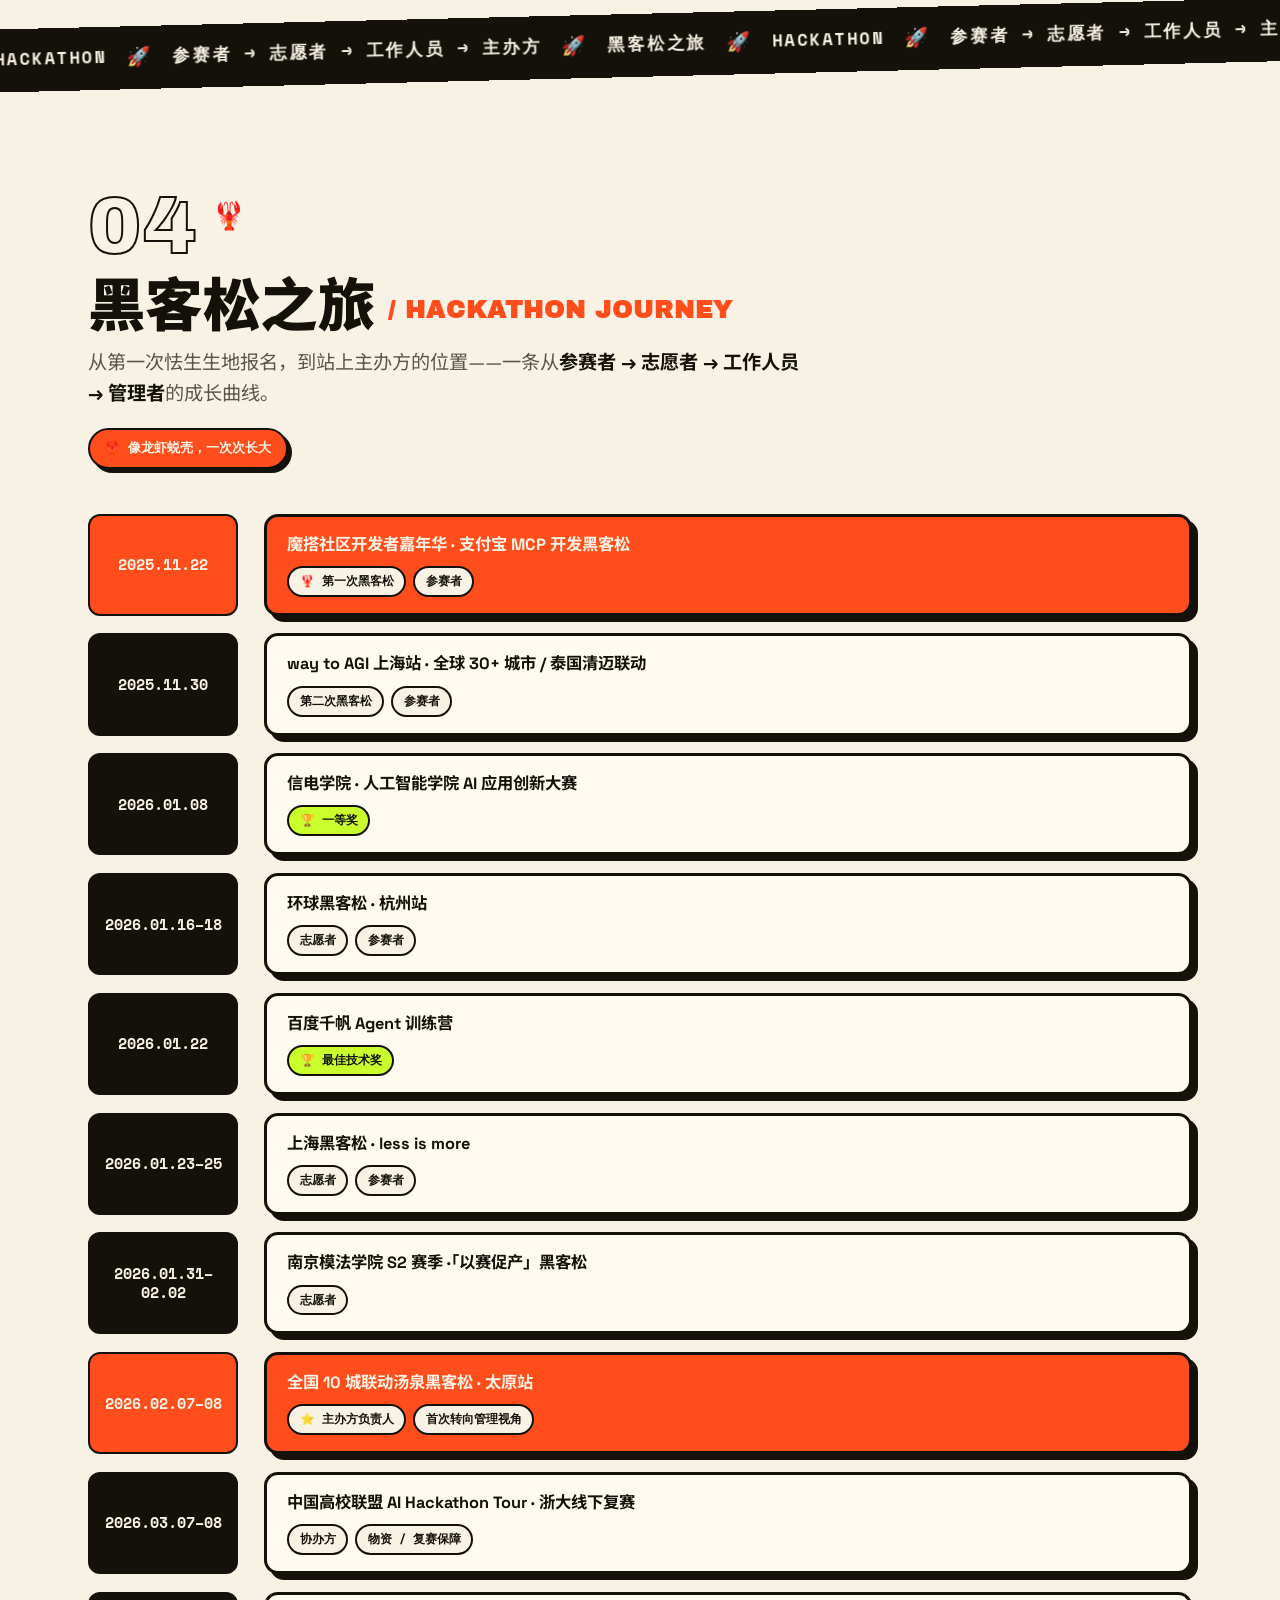
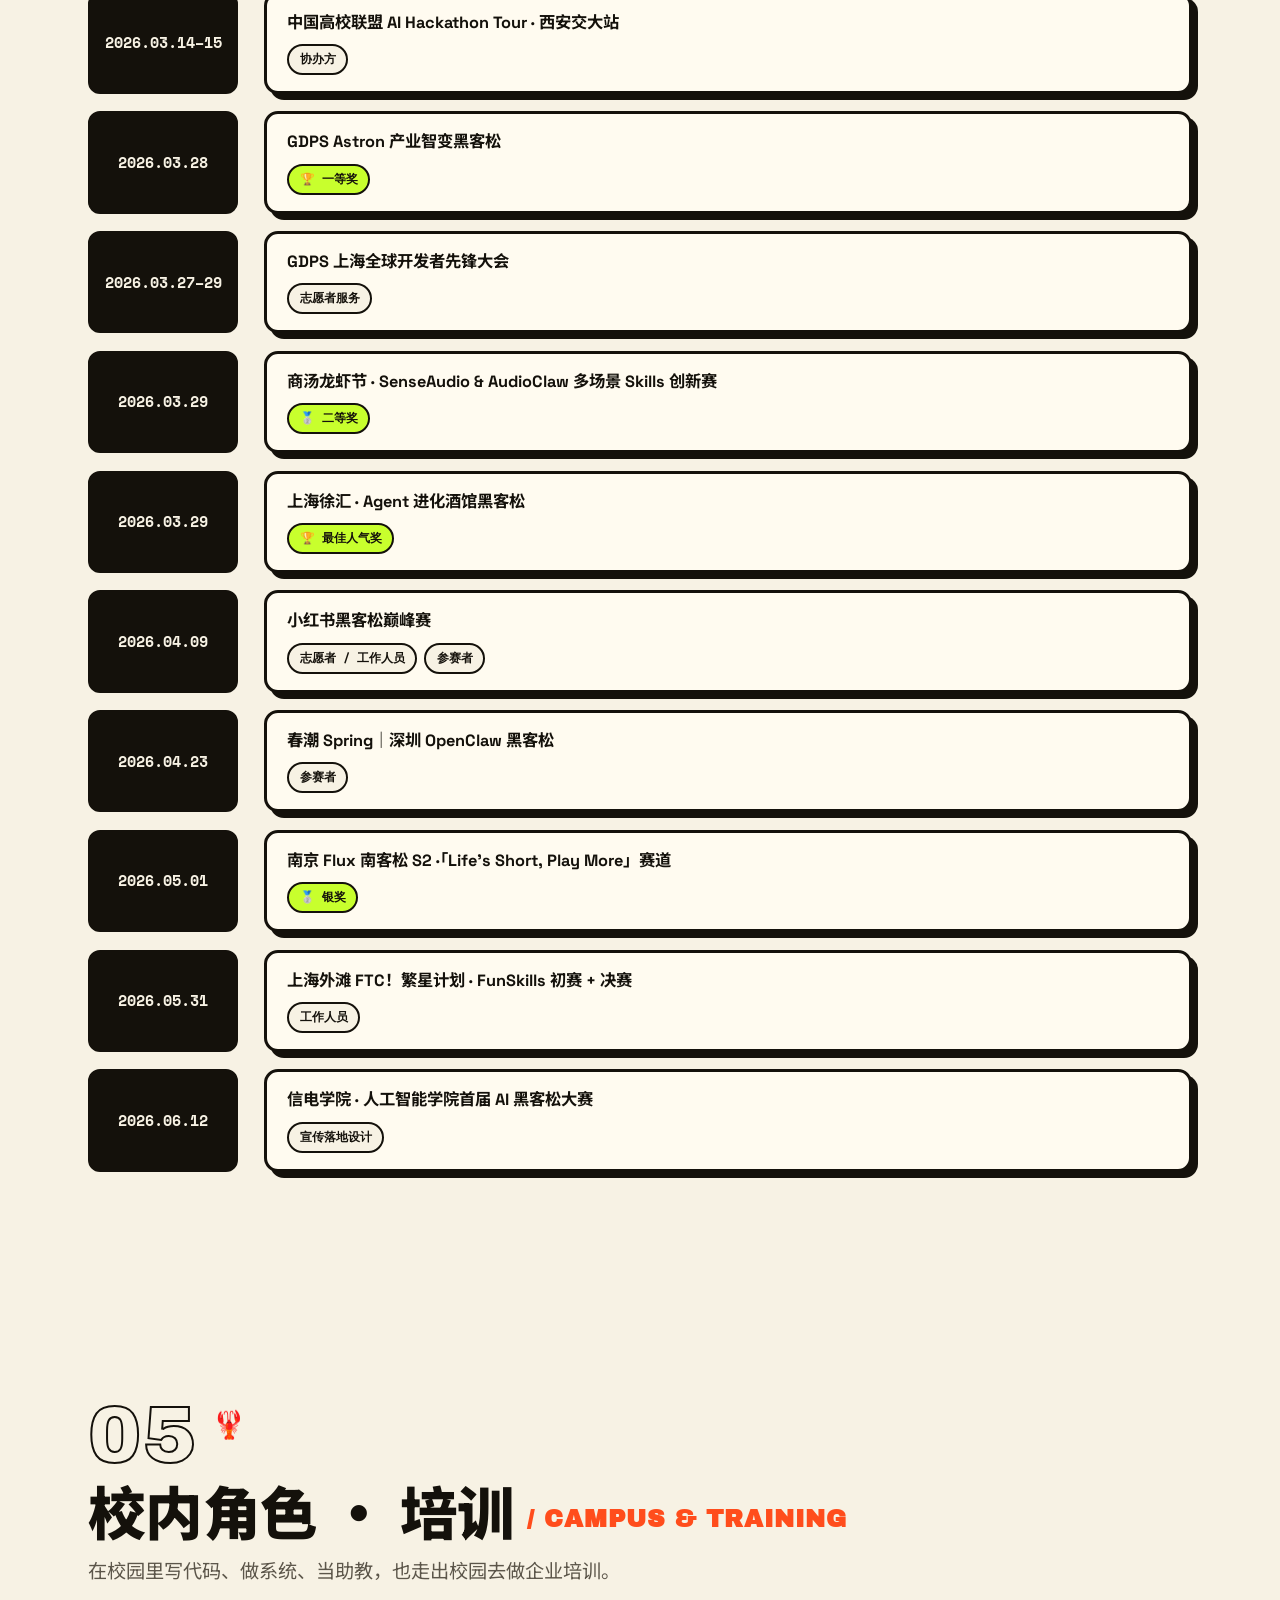
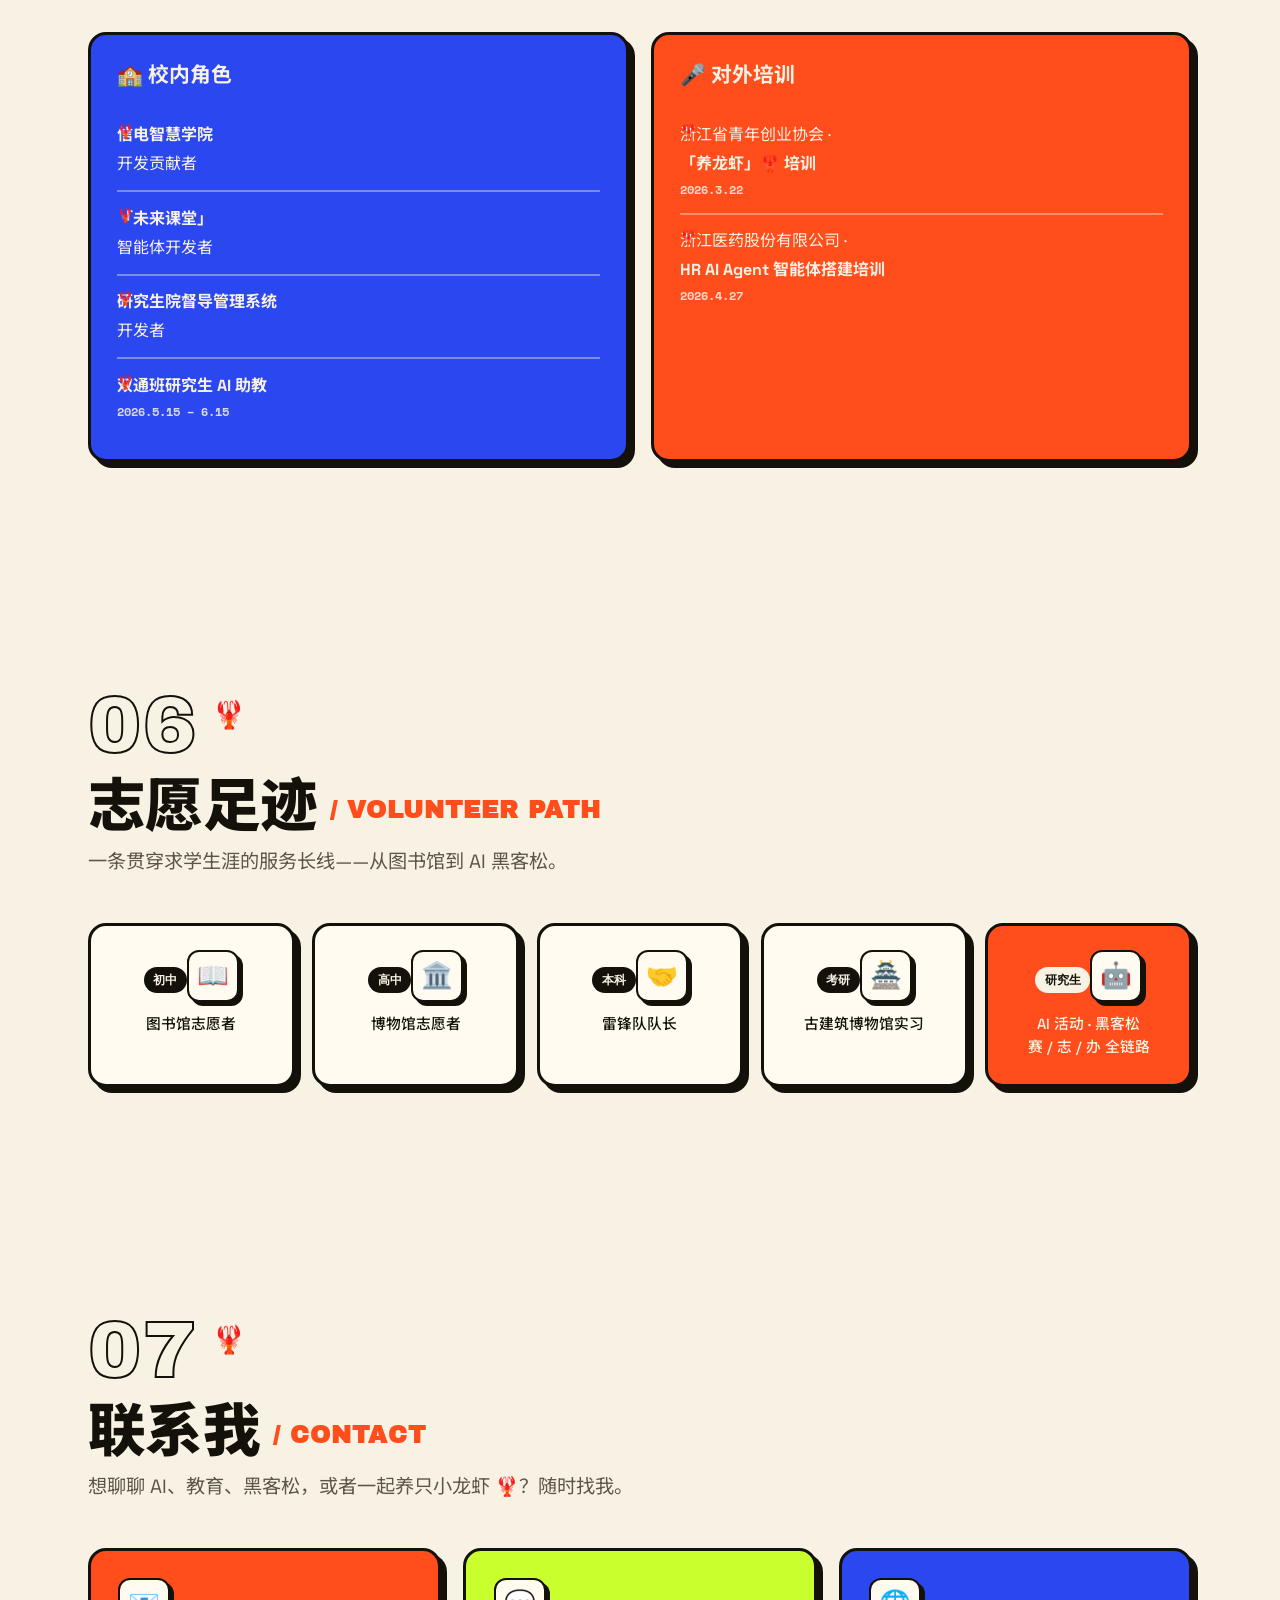
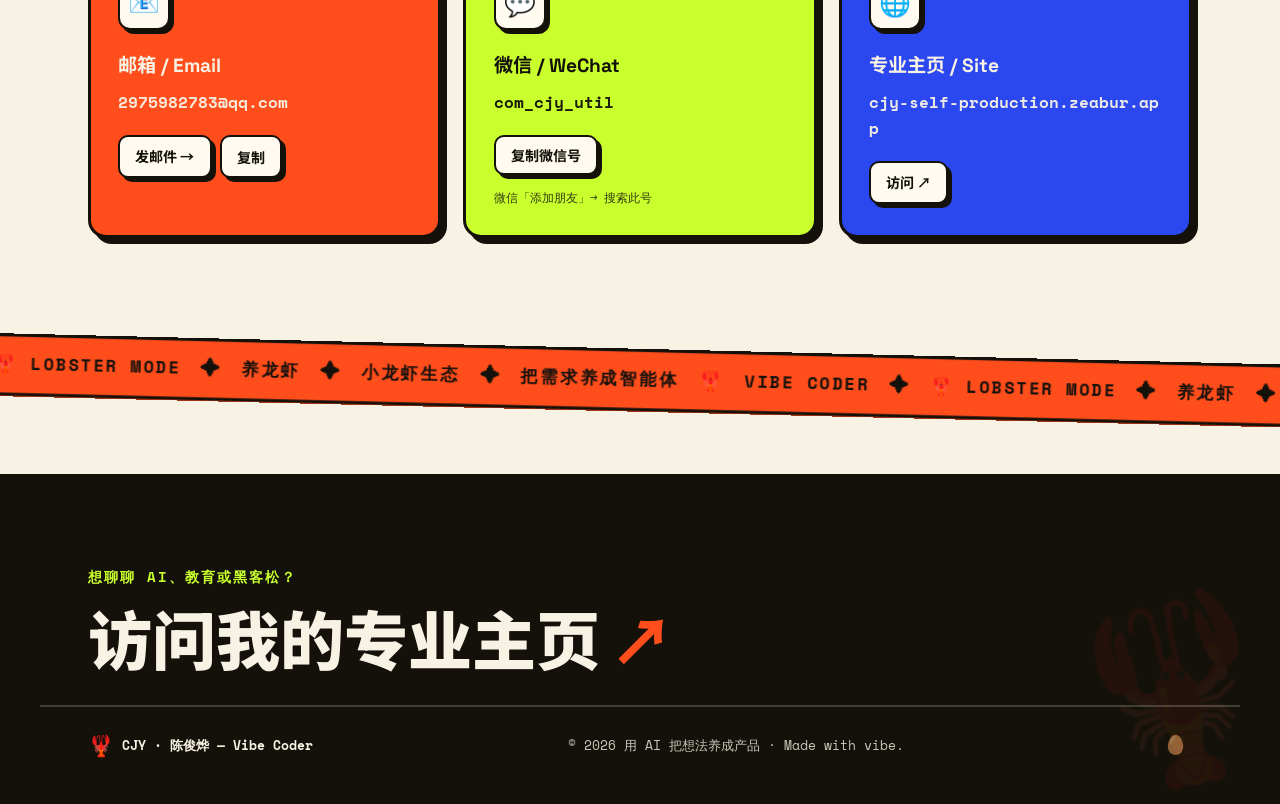
==== commit 6eb59ffc: "feat: add a wiggling "feed me" lure under the hero lobster Makes the feeding egg discoverable instea" ====
--- a/public/index.html
+++ b/public/index.html
@@ -105,6 +105,7 @@
     <!-- ============ HERO ============ -->
     <section class="hero" id="hero">
       <span class="hero__biglob" aria-hidden="true">🦞</span>
+      <button class="hero__bait" type="button" aria-label="投喂小龙虾">🍤<span class="hero__bait-txt">投喂我！</span></button>
       <span class="badge badge--eyebrow reveal" data-reveal>● 浙江工商大学 · 信电人工智能学院 · 研究生</span>
 
       <h1 class="hero__title">
--- a/public/styles.css
+++ b/public/styles.css
@@ -286,6 +286,37 @@
   animation: lobFloat 6s var(--ease) infinite;
 }
 @keyframes lobFloat { 50% { transform: translateY(-22px) rotate(-6deg); } }
+
+/* feeding "bait" — a wiggling lure under the hero lobster that begs to be clicked */
+.hero__bait {
+  position: absolute; top: 38%; right: 3%; z-index: 6;
+  display: inline-flex; align-items: center; gap: .36rem;
+  font-family: var(--cn); font-weight: 900; font-size: 1rem; line-height: 1; white-space: nowrap;
+  color: var(--ink); background: var(--lime); border: var(--bd); border-radius: 999px;
+  padding: .58rem 1rem .6rem; cursor: pointer; box-shadow: var(--sh-sm);
+  animation: baitBob 1.3s ease-in-out infinite;
+  transition: background .15s var(--ease), color .15s var(--ease), box-shadow .15s var(--ease), transform .12s var(--ease);
+}
+.hero__bait::after {                 /* a little caret tying it back up to the lobster */
+  content: ""; position: absolute; left: 50%; top: -11px; margin-left: -7px;
+  border: 7px solid transparent; border-bottom-color: var(--ink);
+}
+.hero__bait::before {                /* attention pulse ring */
+  content: ""; position: absolute; inset: -4px; border-radius: 999px; border: 2.5px solid var(--red);
+  opacity: 0; animation: baitPulse 1.8s ease-out infinite;
+}
+.hero__bait:hover, .hero__bait:focus-visible {
+  animation-play-state: paused; transform: translateY(-3px) rotate(0deg);
+  background: var(--red); color: var(--paper); box-shadow: 6px 6px 0 var(--ink);
+}
+.hero__bait:active { transform: translateY(0) scale(.95); box-shadow: var(--sh-sm); }
+@keyframes baitBob  { 0%, 100% { transform: translateY(0) rotate(-5deg); } 50% { transform: translateY(-4px) rotate(5deg); } }
+@keyframes baitPulse { 0% { opacity: .5; transform: scale(1); } 100% { opacity: 0; transform: scale(1.55); } }
+/* mobile: the title fills the space under the lobster, so collapse the lure to a round 🍤 */
+@media (max-width: 760px) {
+  .hero__bait { top: 15.5%; right: 2%; gap: 0; padding: 0; width: 44px; height: 44px; justify-content: center; font-size: 1.3rem; }
+  .hero__bait-txt { display: none; }
+}
 
 /* hero quick-facts ("我的信息") */
 .hero__facts { display: flex; flex-wrap: wrap; gap: .55rem; margin: -.4rem 0 2rem; }
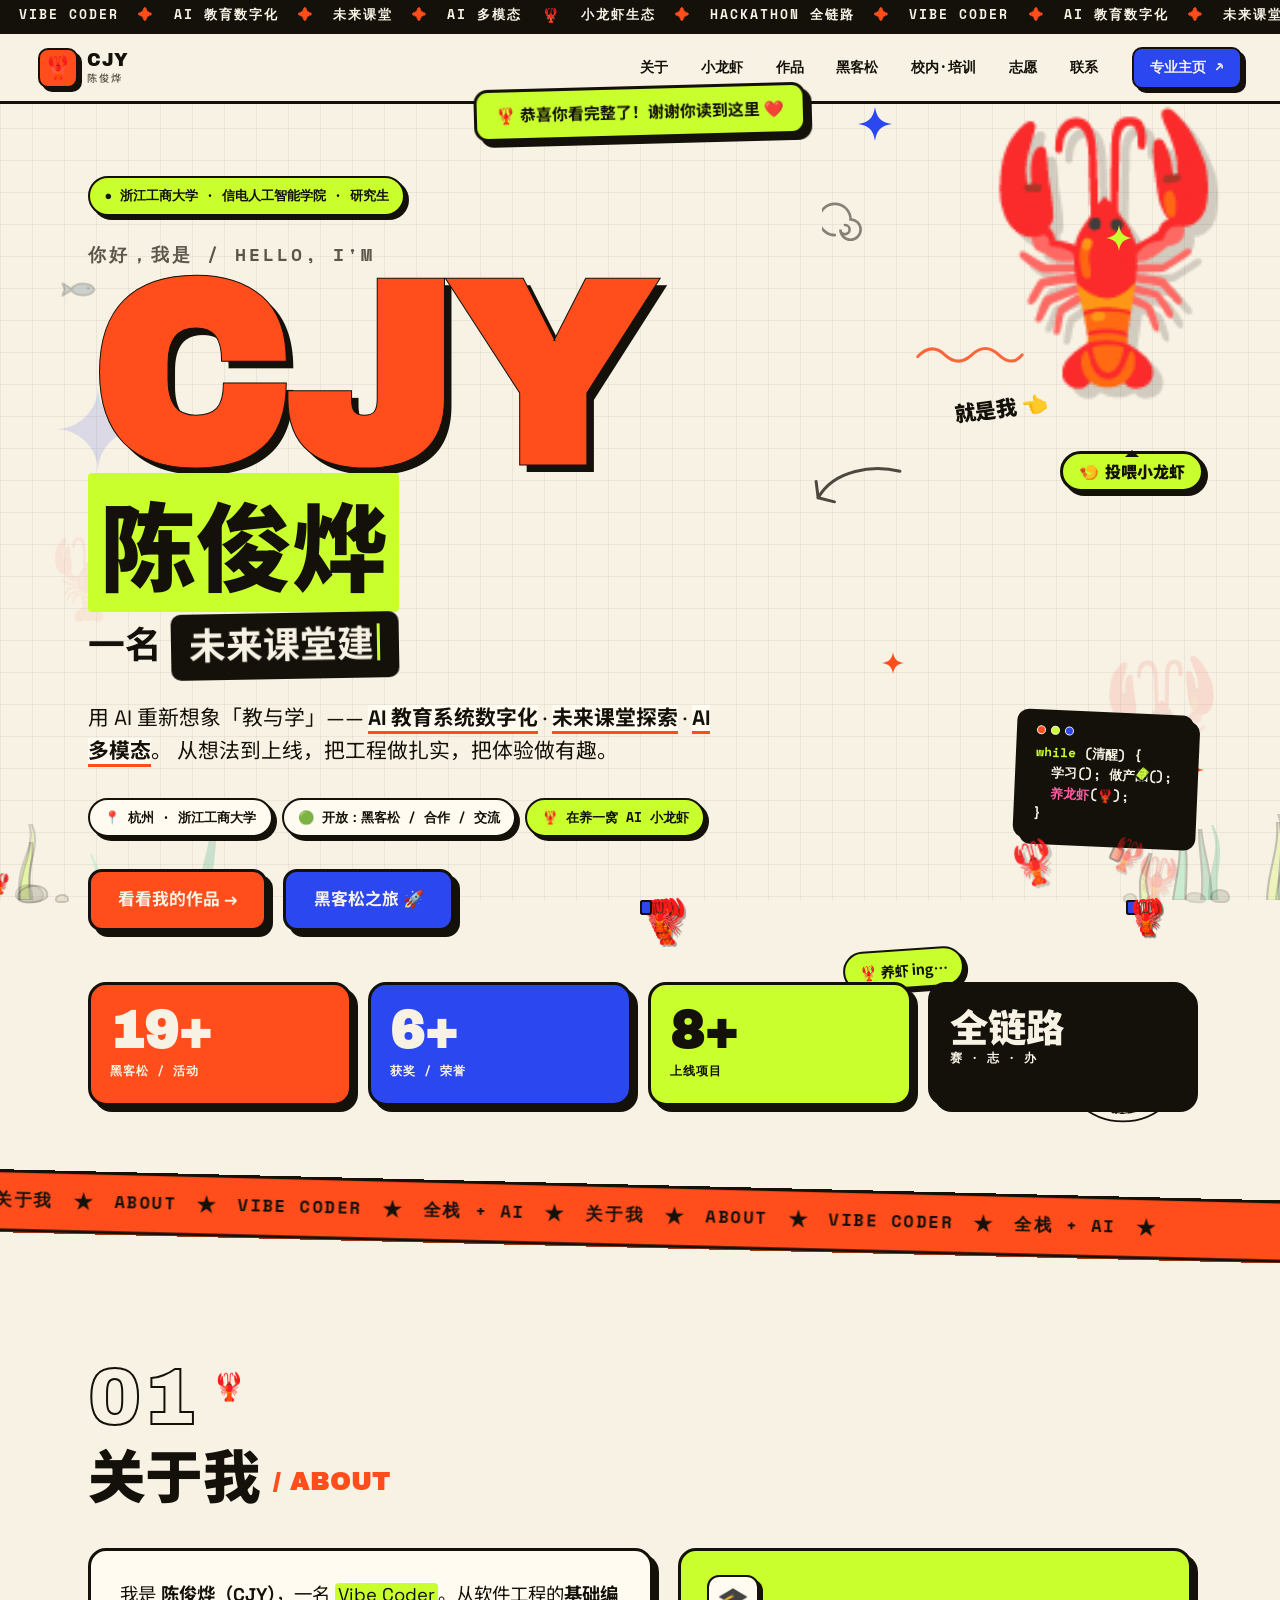
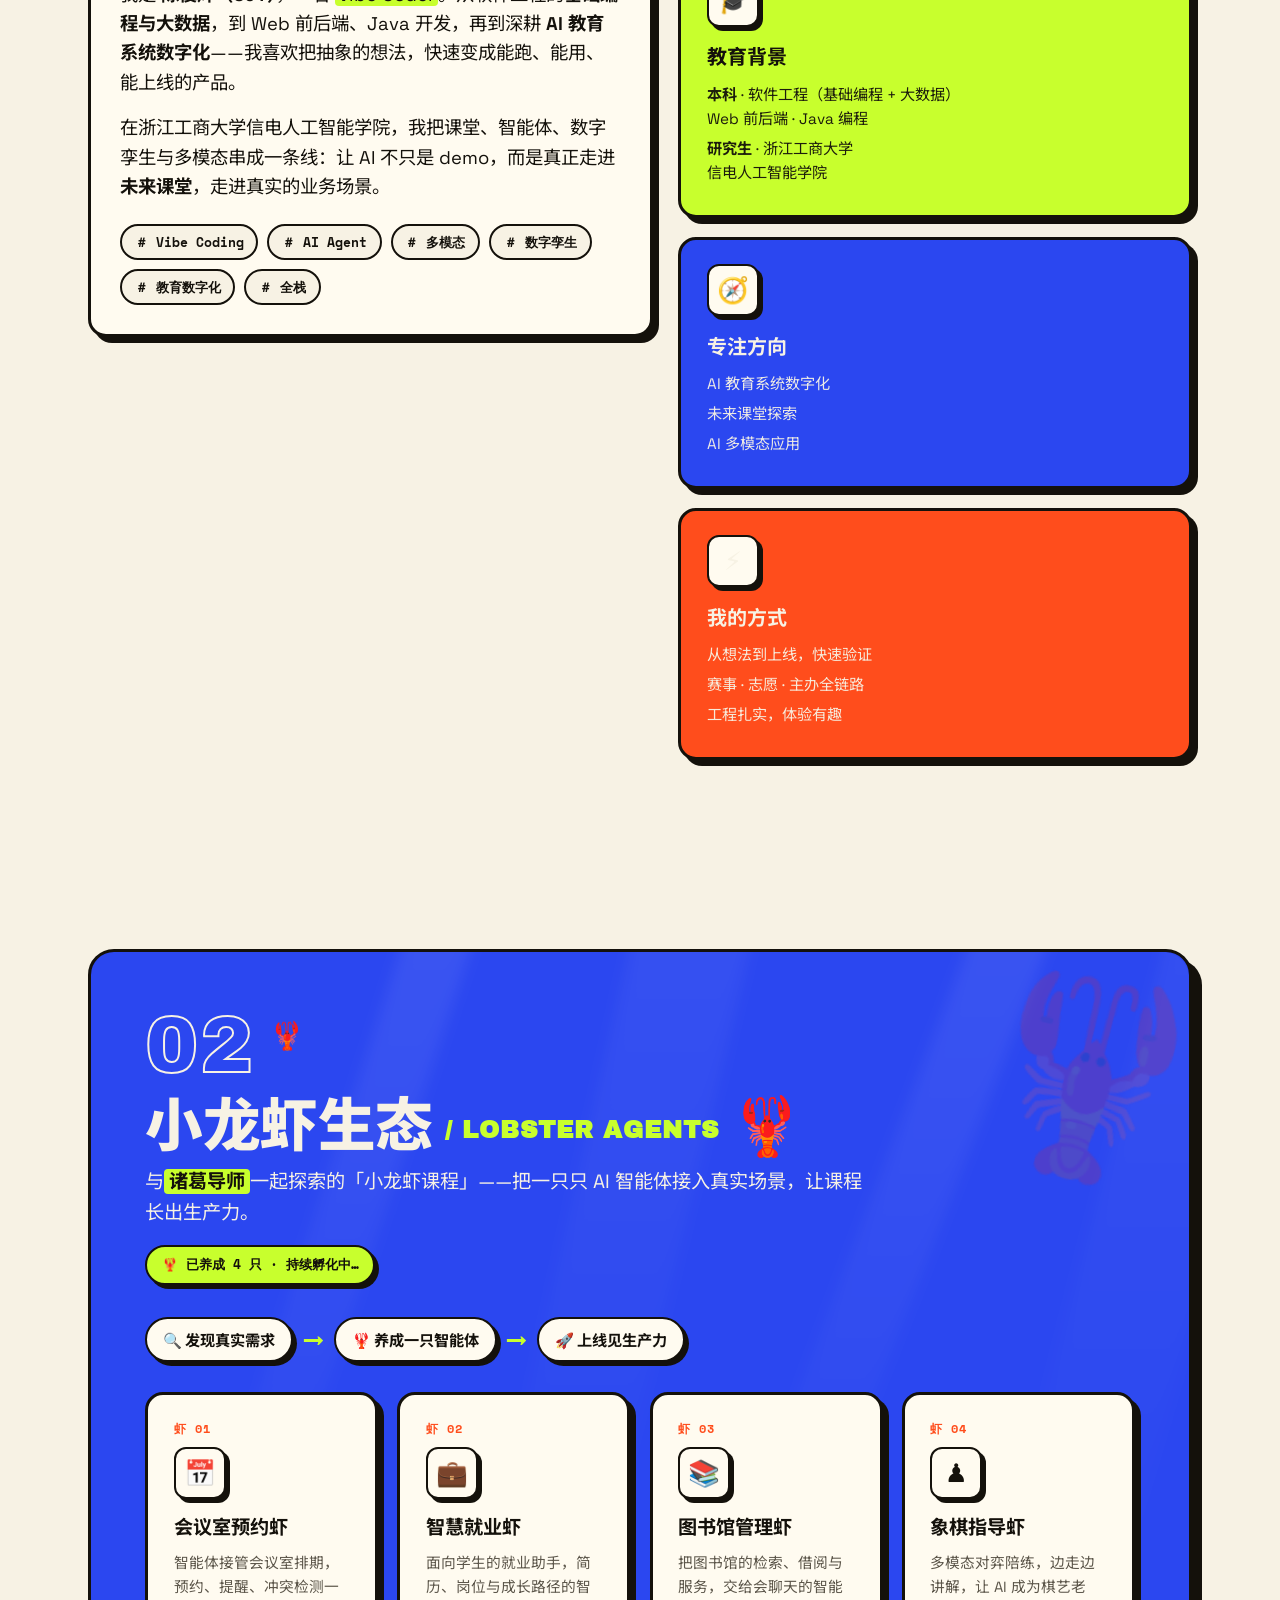
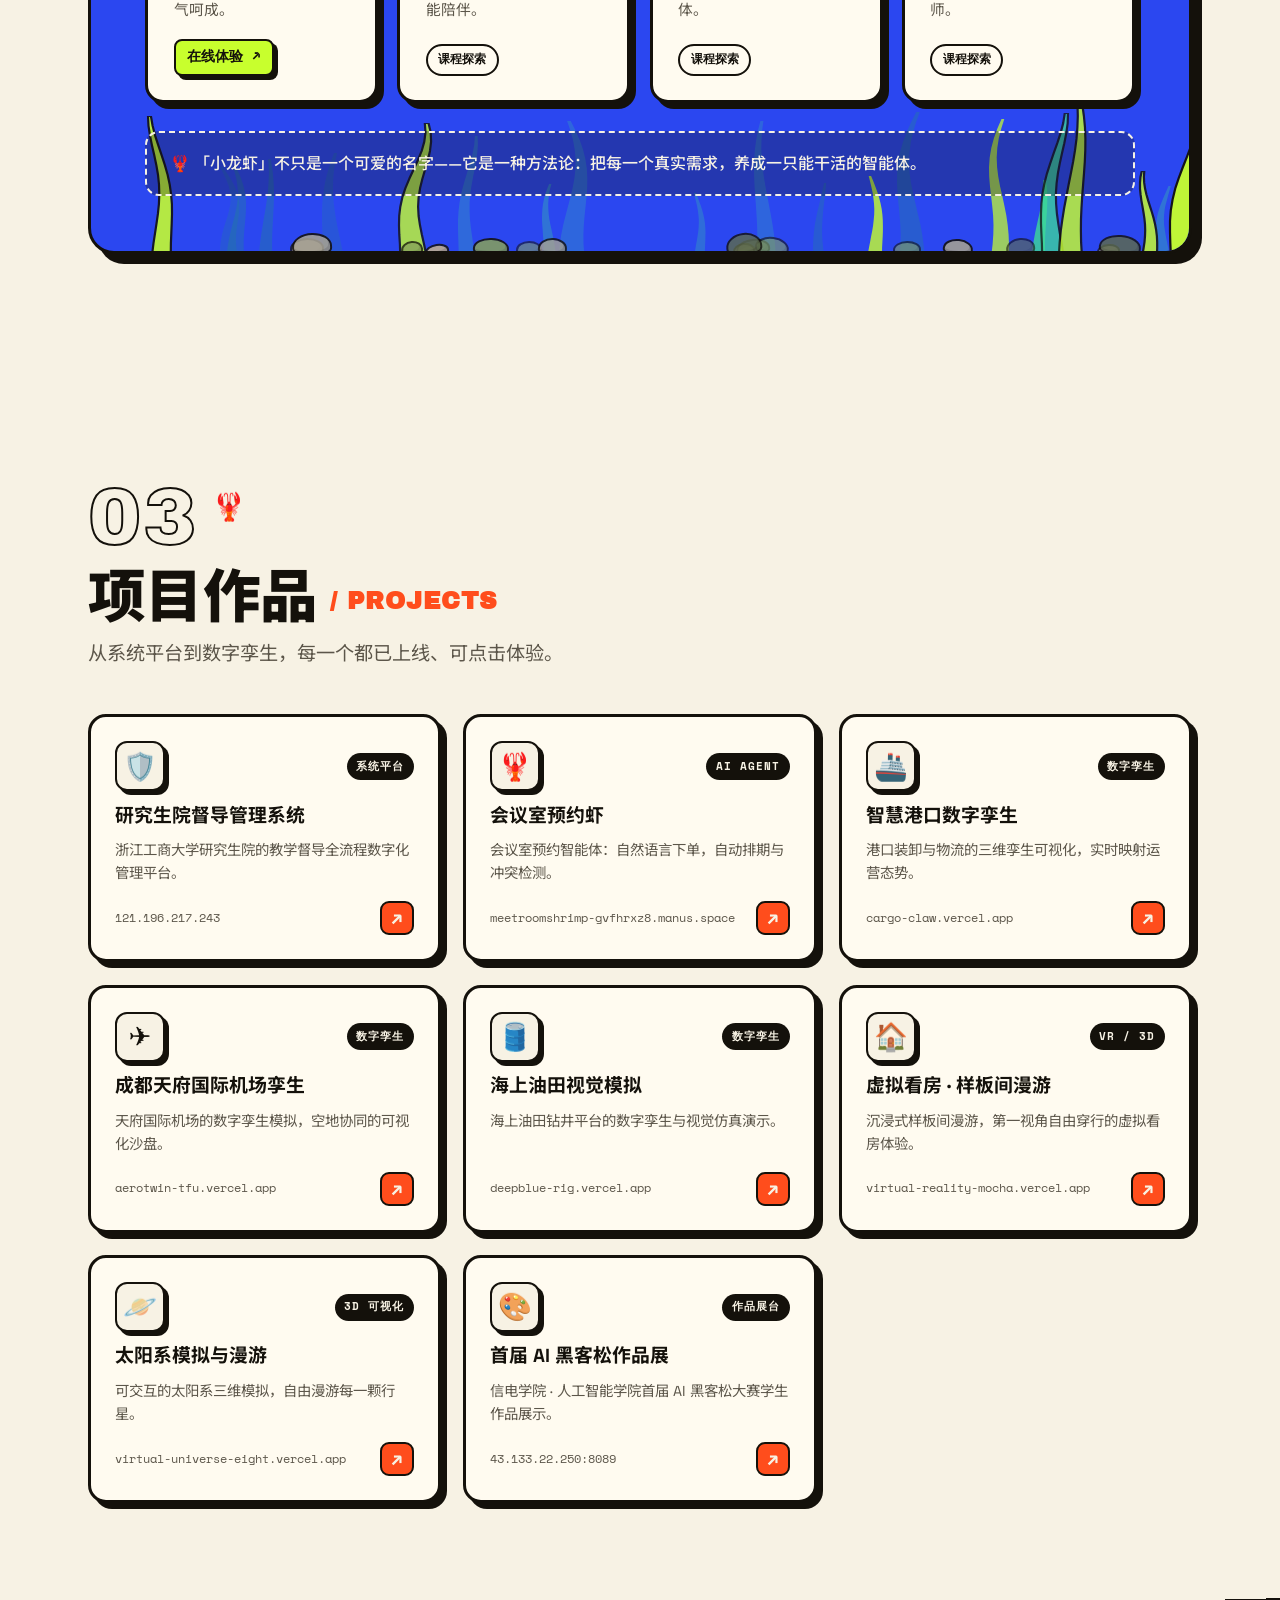
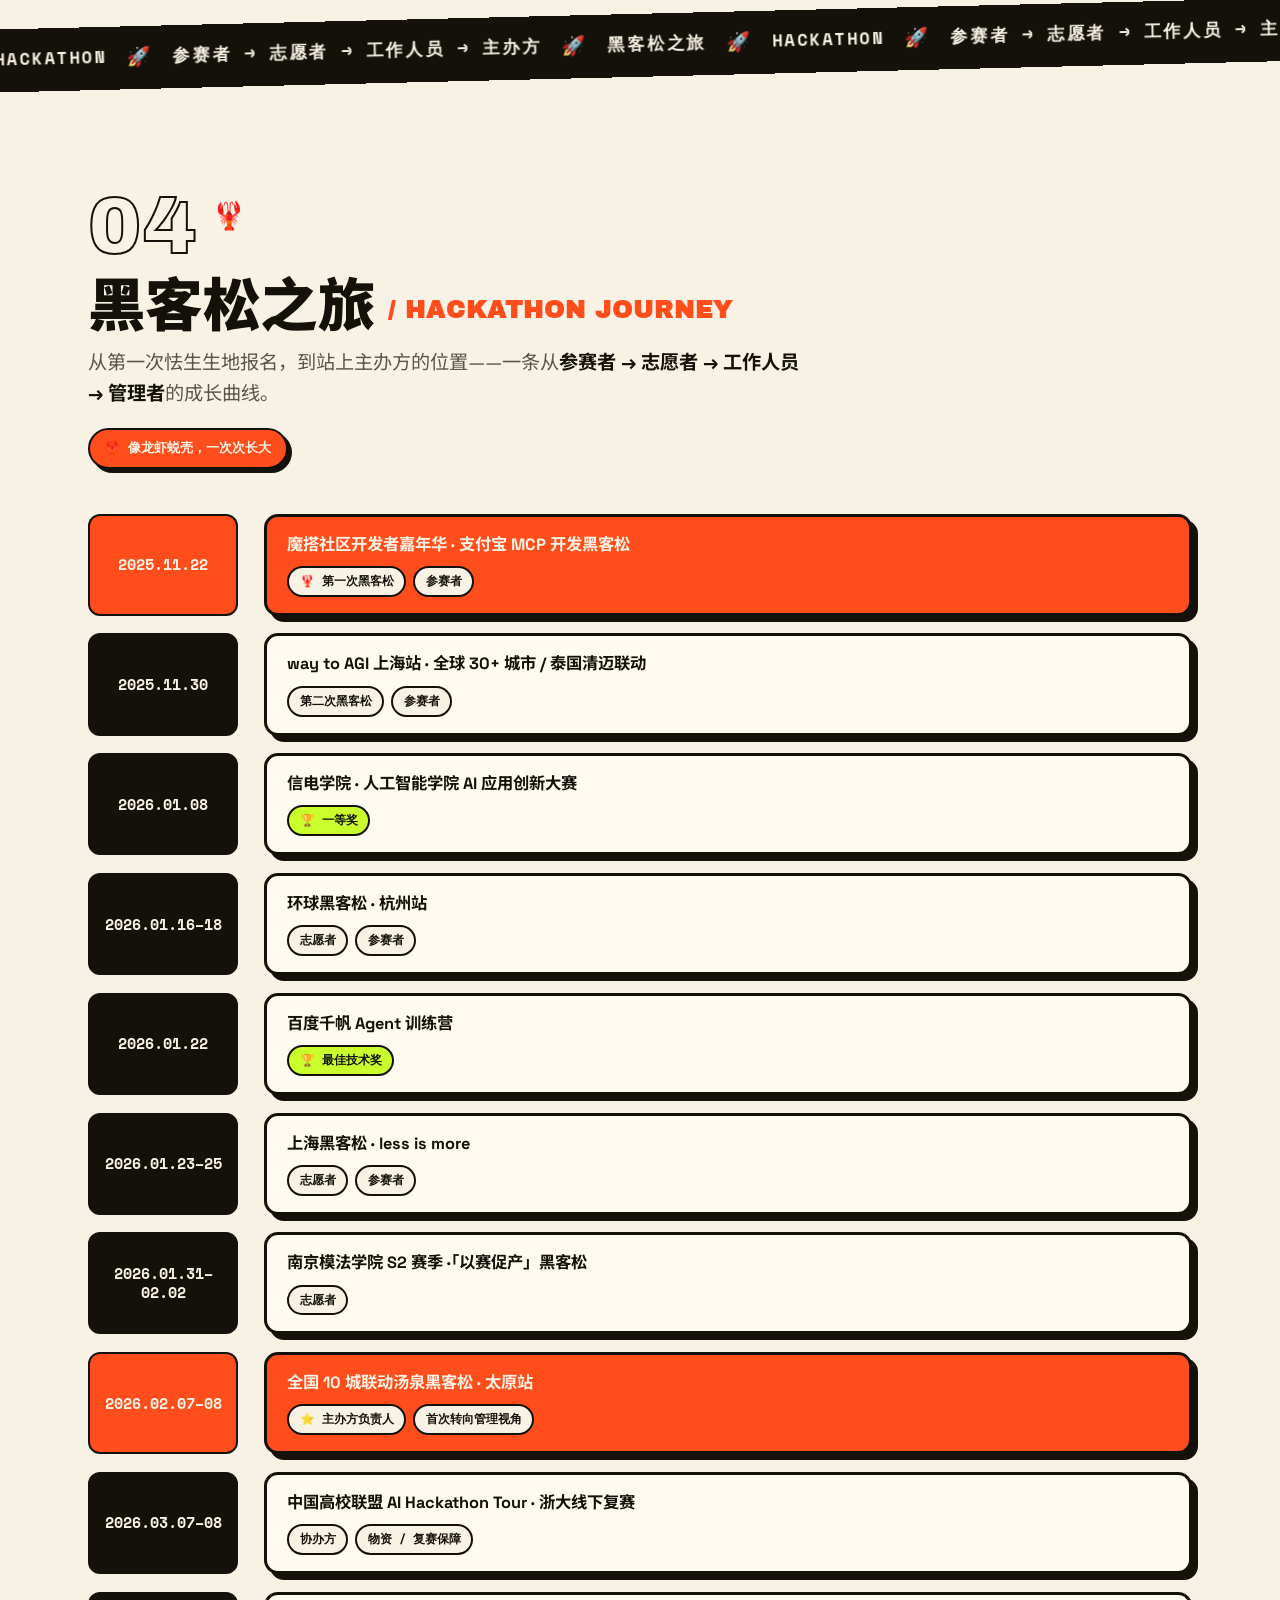
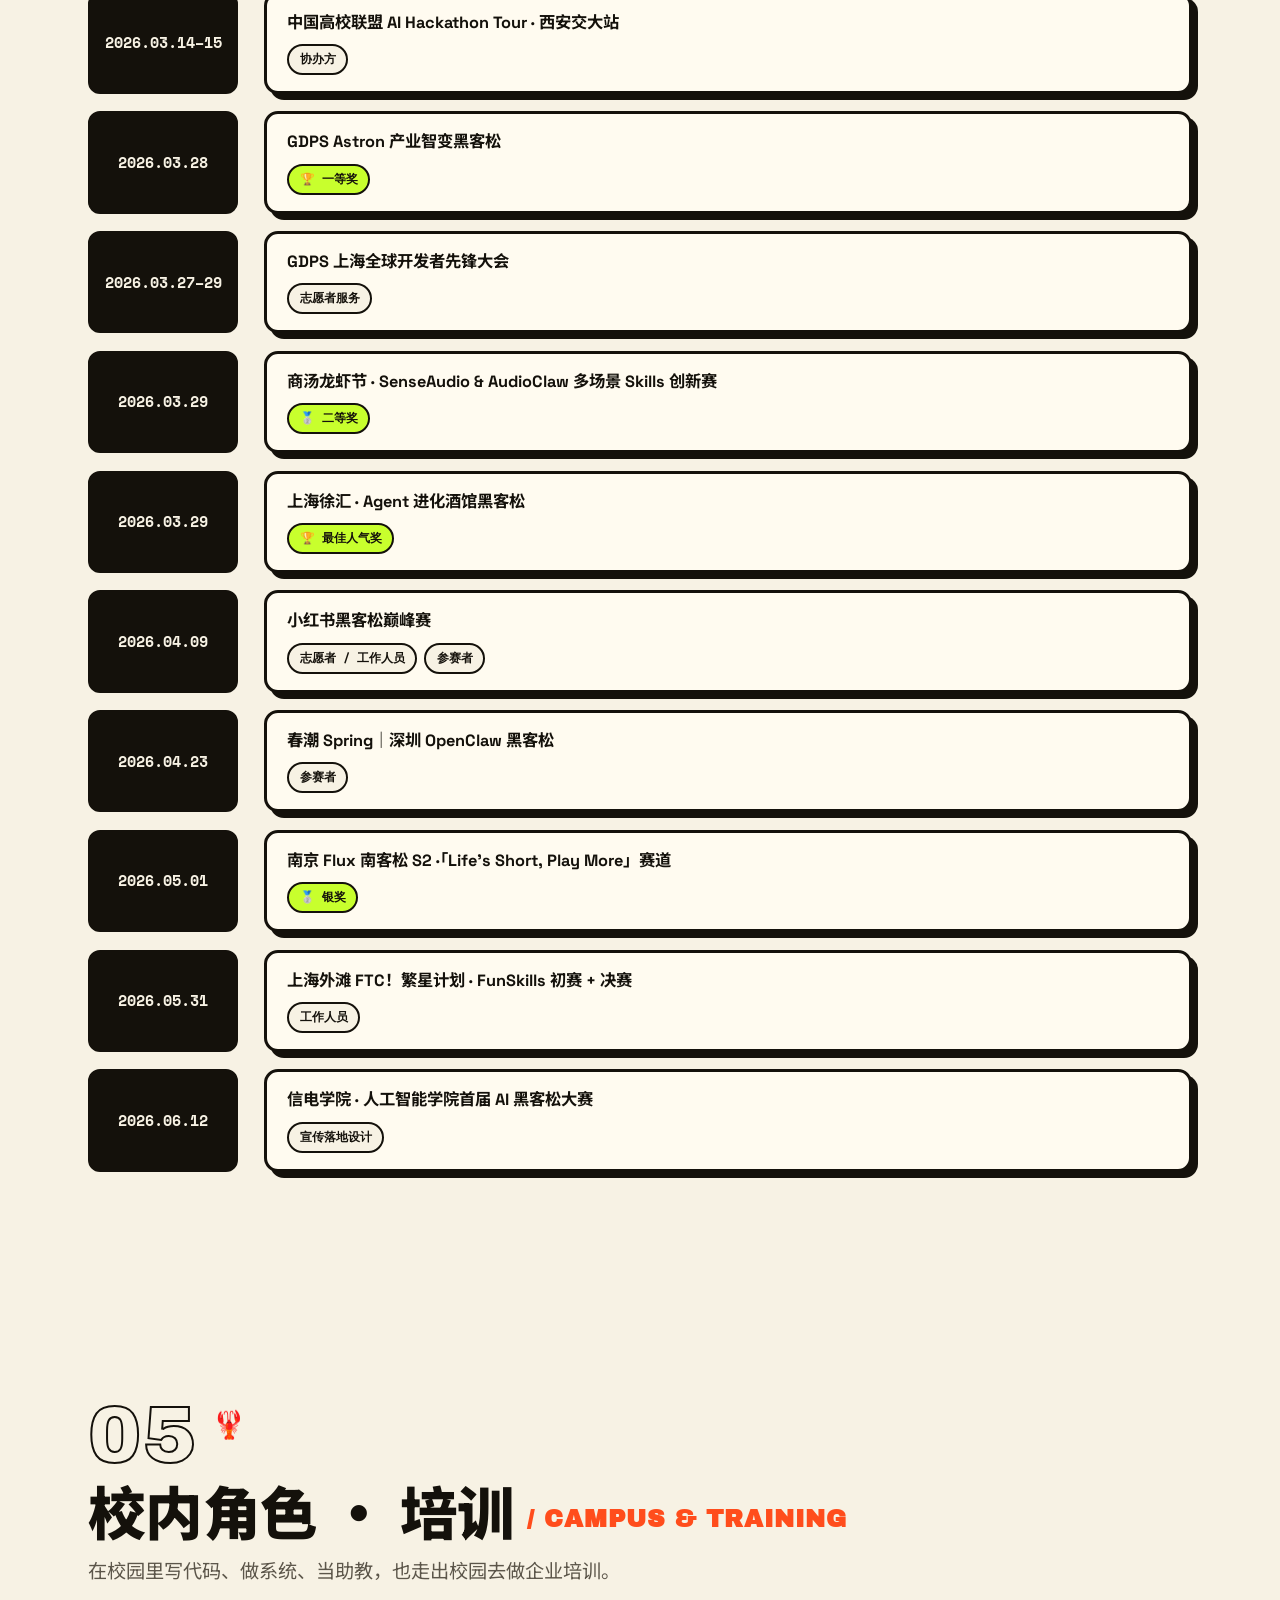
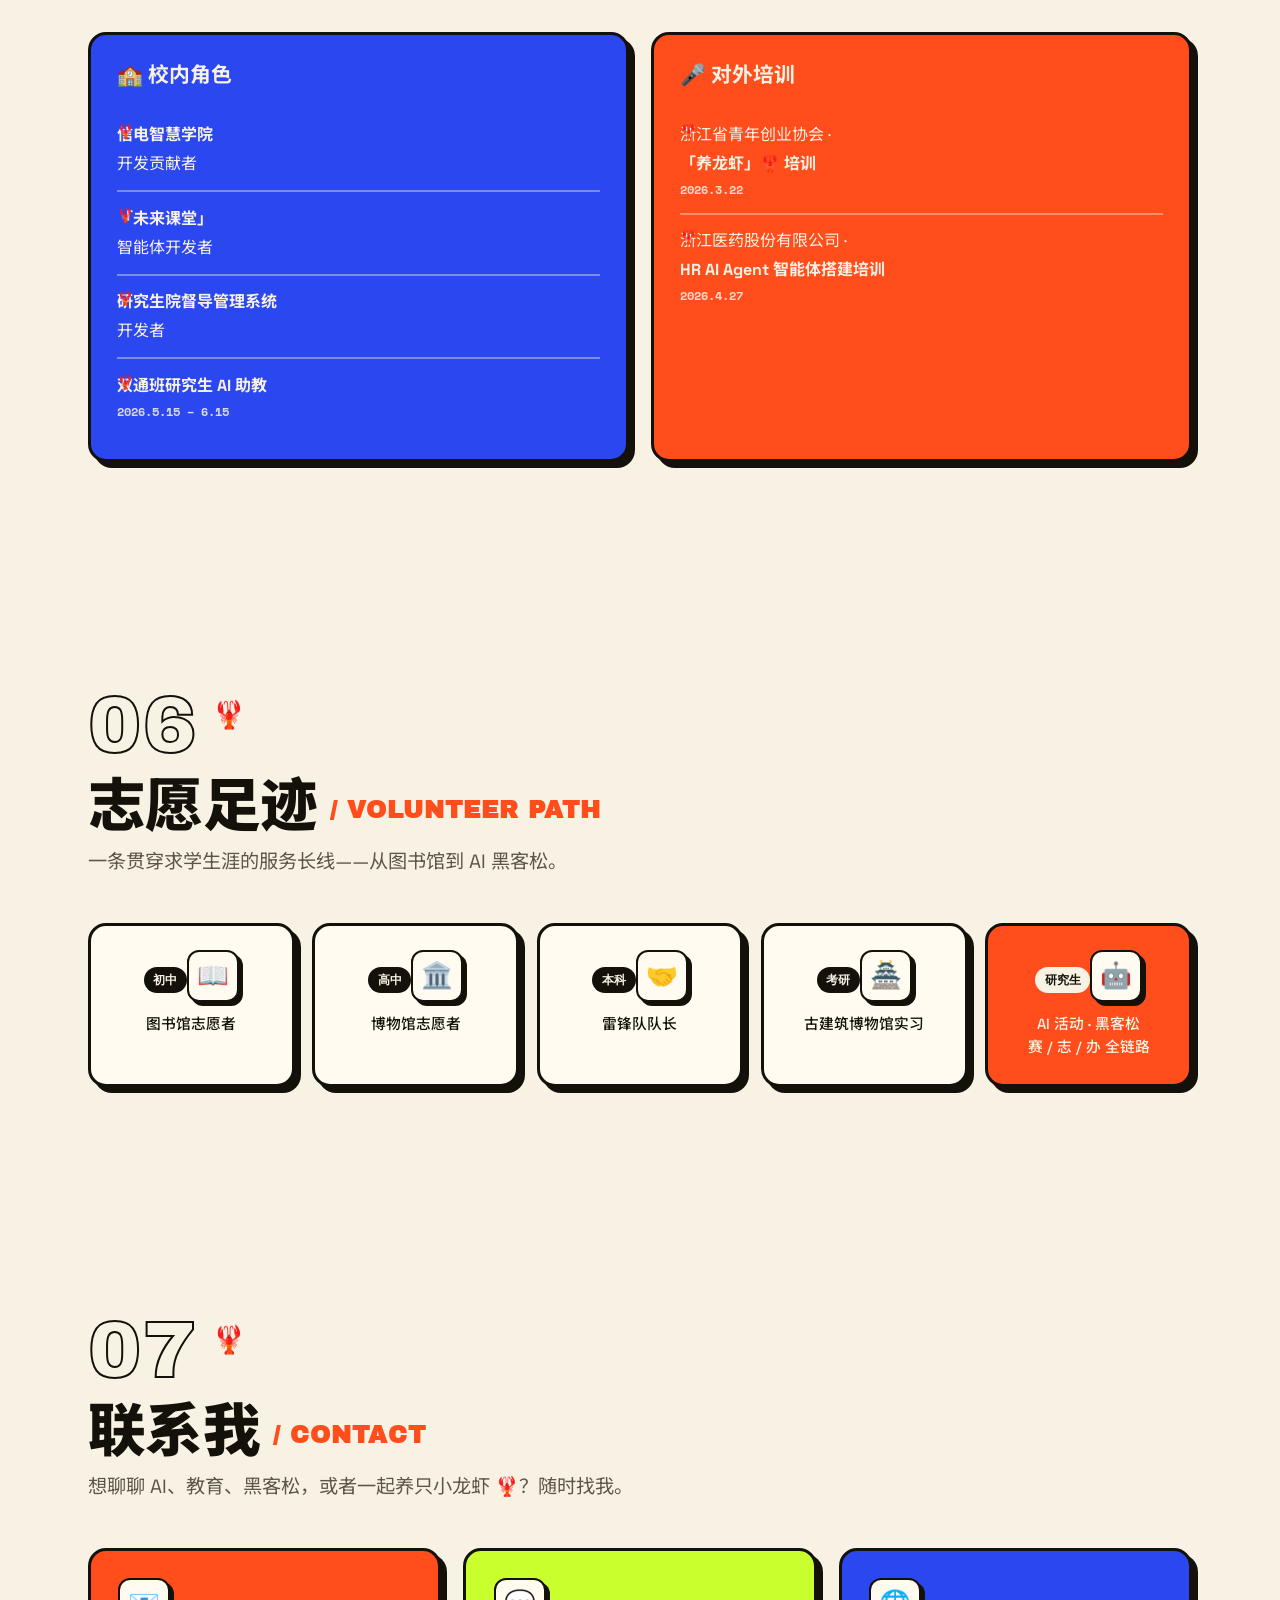
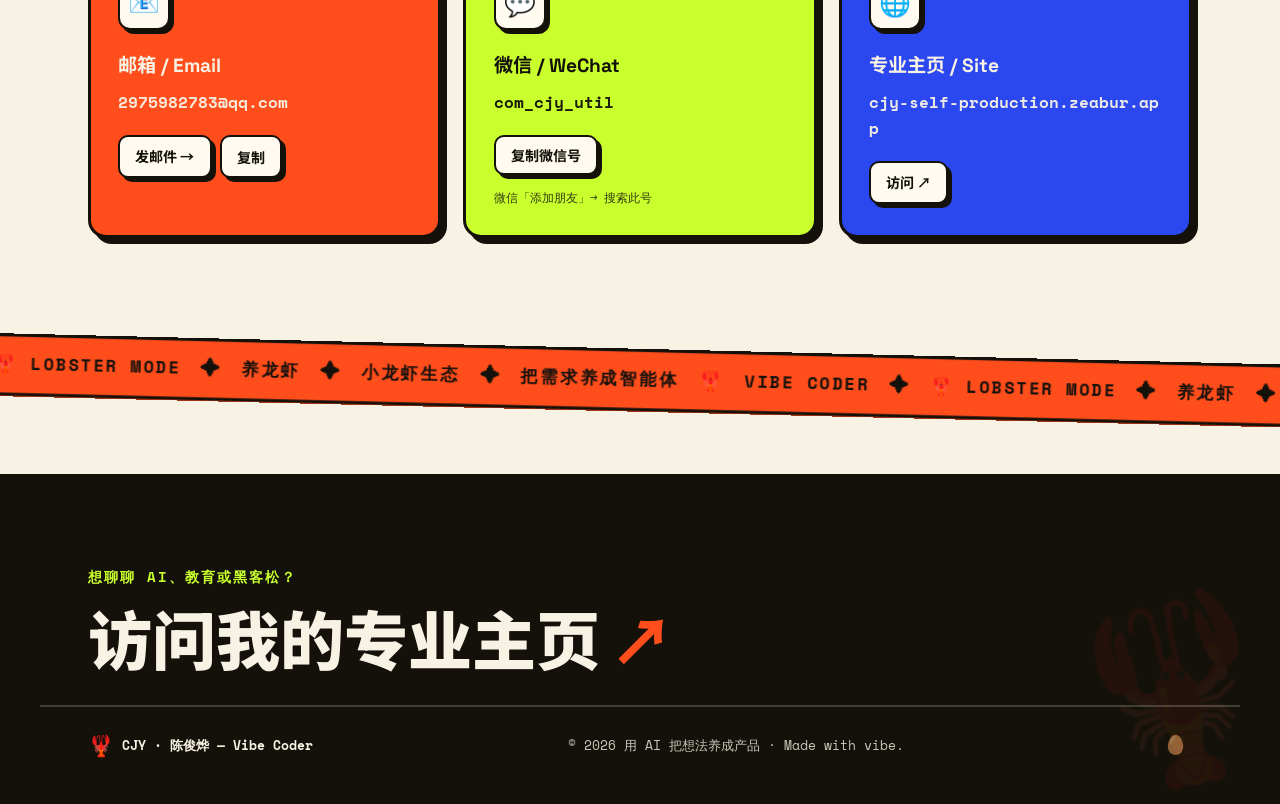
==== commit a1d57f01: "fix(feeding): keep lobsters on-screen + even spacing; relabel the lure On wider/landscape screens a " ====
--- a/public/index.html
+++ b/public/index.html
@@ -105,7 +105,7 @@
     <!-- ============ HERO ============ -->
     <section class="hero" id="hero">
       <span class="hero__biglob" aria-hidden="true">🦞</span>
-      <button class="hero__bait" type="button" aria-label="投喂小龙虾">🍤<span class="hero__bait-txt">投喂我！</span></button>
+      <button class="hero__bait" type="button" aria-label="投喂小龙虾">🍤<span class="hero__bait-txt">投喂小龙虾</span></button>
       <span class="badge badge--eyebrow reveal" data-reveal>● 浙江工商大学 · 信电人工智能学院 · 研究生</span>
 
       <h1 class="hero__title">
--- a/public/styles.css
+++ b/public/styles.css
@@ -312,9 +312,12 @@
 .hero__bait:active { transform: translateY(0) scale(.95); box-shadow: var(--sh-sm); }
 @keyframes baitBob  { 0%, 100% { transform: translateY(0) rotate(-5deg); } 50% { transform: translateY(-4px) rotate(5deg); } }
 @keyframes baitPulse { 0% { opacity: .5; transform: scale(1); } 100% { opacity: 0; transform: scale(1.55); } }
-/* mobile: the title fills the space under the lobster, so collapse the lure to a round 🍤 */
+/* mobile: un-cram the top-right — drop the lobster behind the CJY name,
+   and move the lure down into the clear right gutter of the lower half */
 @media (max-width: 760px) {
-  .hero__bait { top: 15.5%; right: 2%; gap: 0; padding: 0; width: 44px; height: 44px; justify-content: center; font-size: 1.3rem; }
+  .hero__biglob { top: 19%; }
+  .hero__bait { top: 53%; right: 5%; gap: 0; padding: 0; width: 44px; height: 44px; justify-content: center; font-size: 1.3rem; }
+  .hero__bait::after { display: none; }   /* no longer hanging from the lobster */
   .hero__bait-txt { display: none; }
 }
 
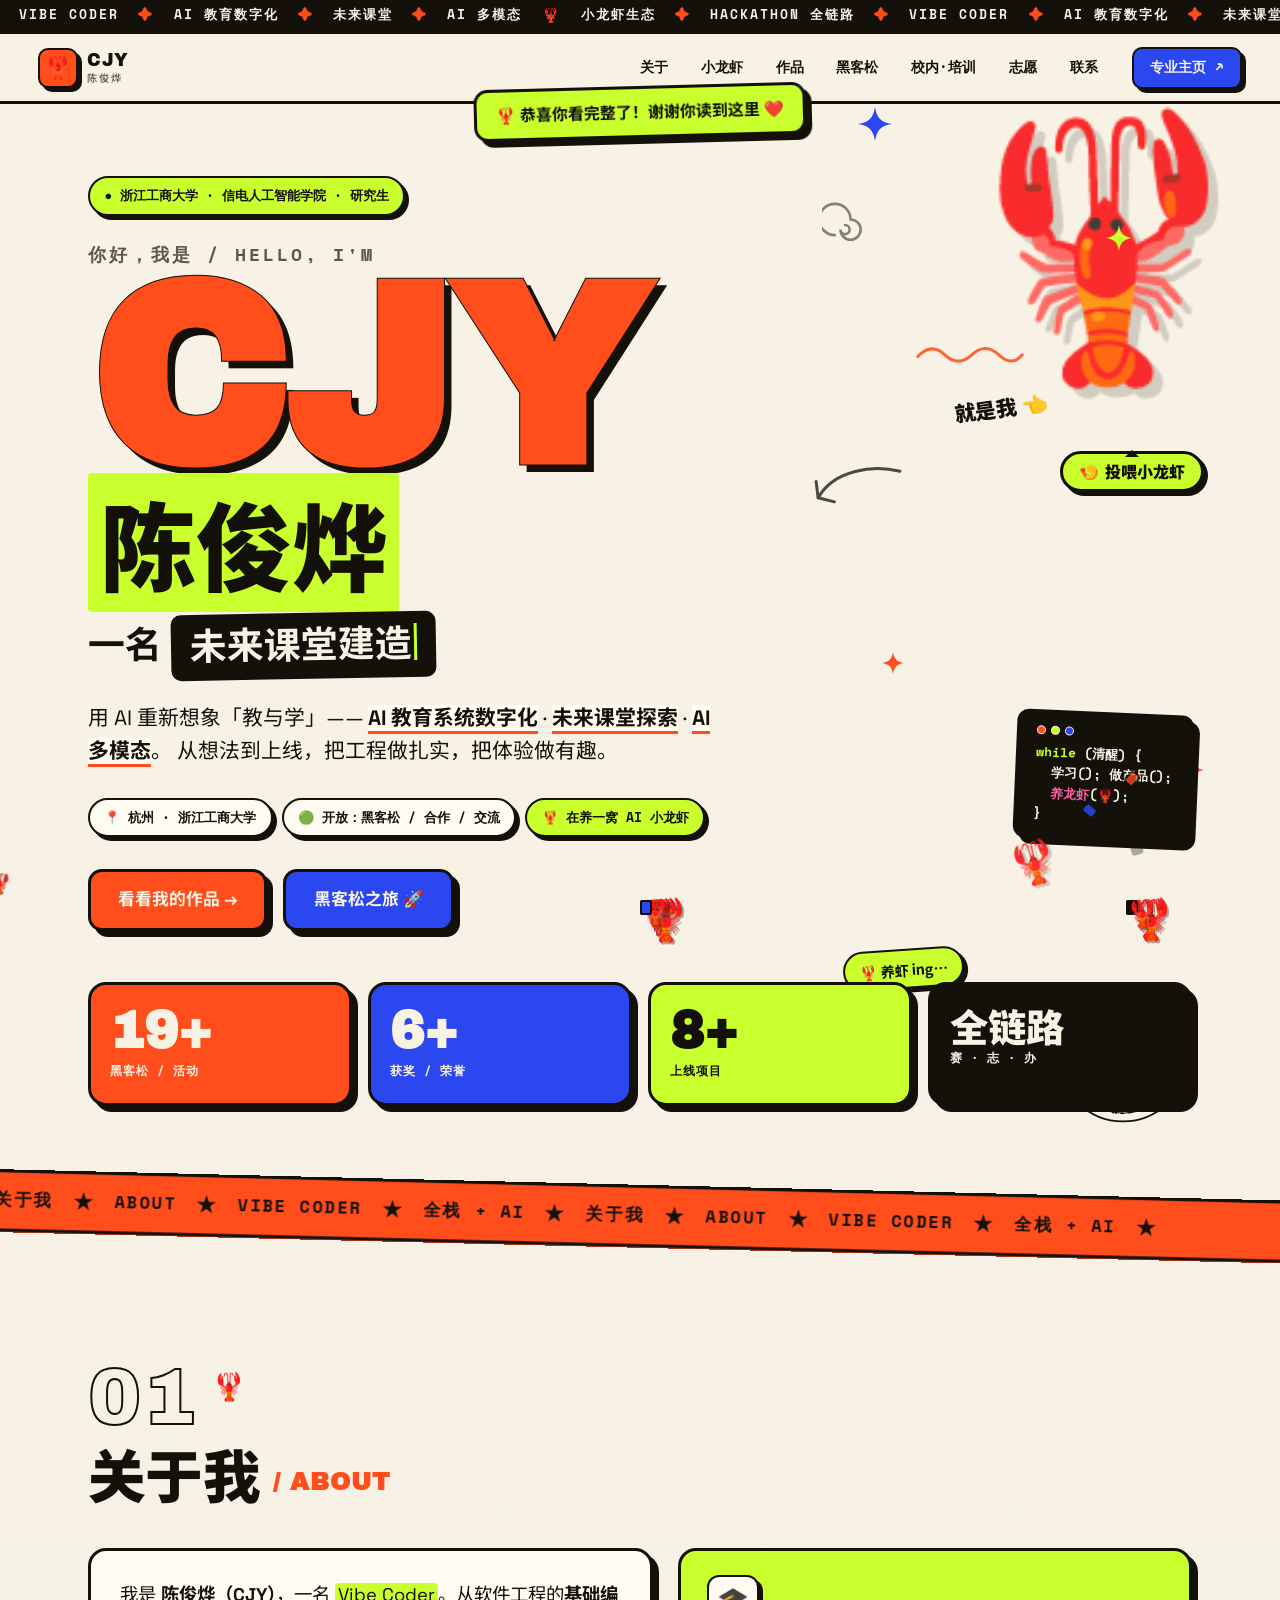
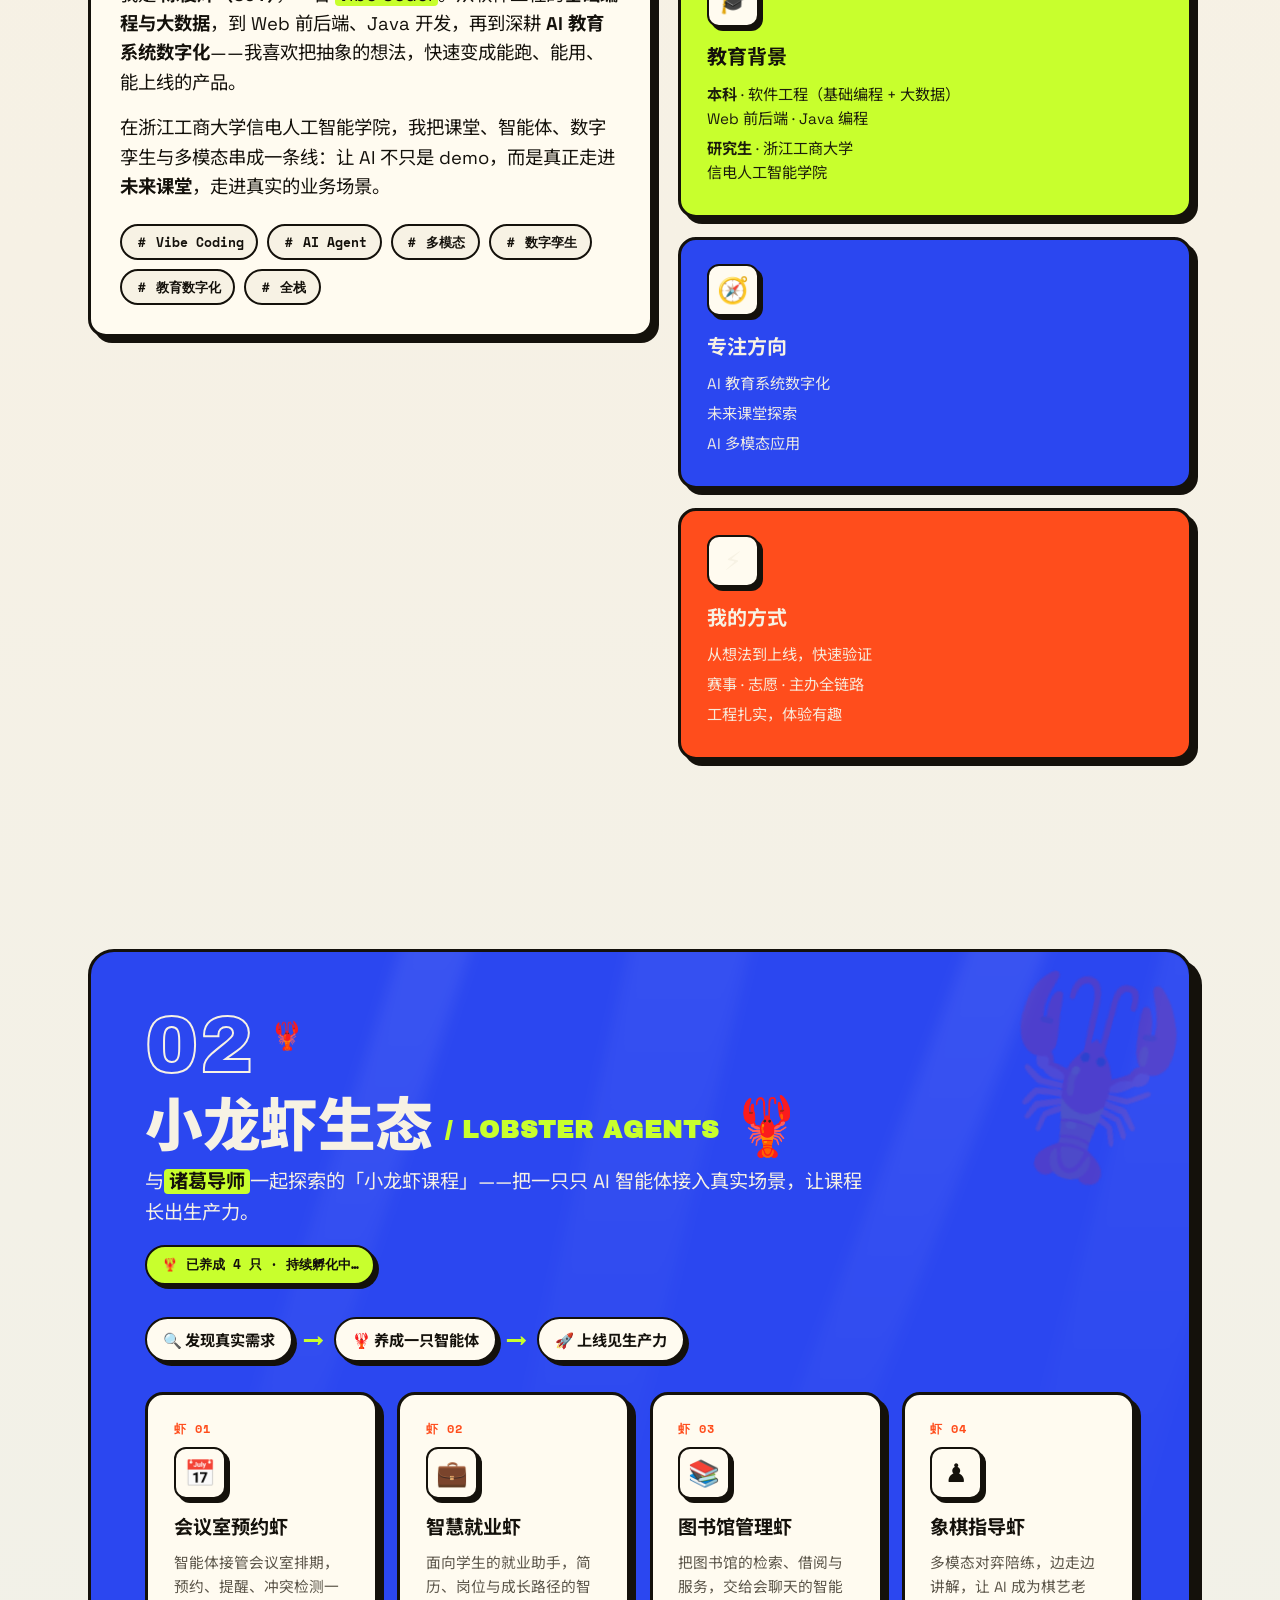
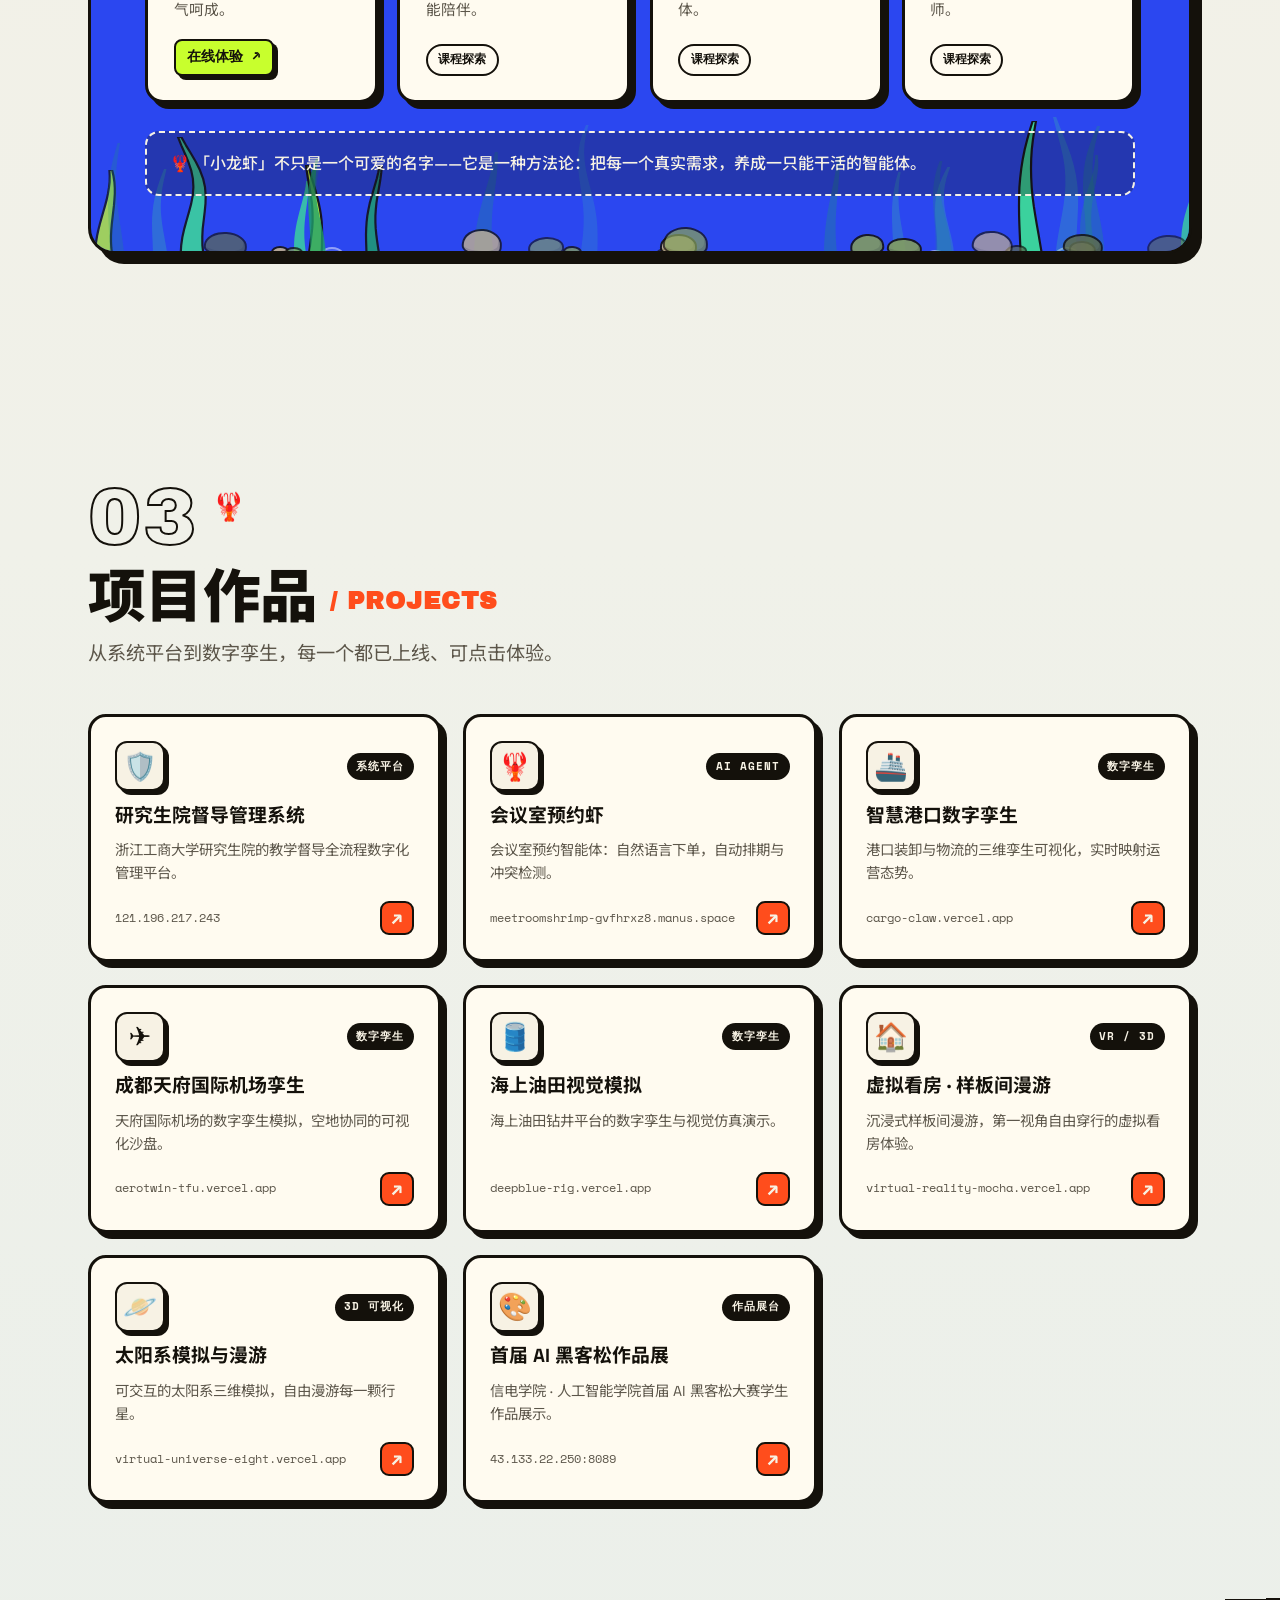
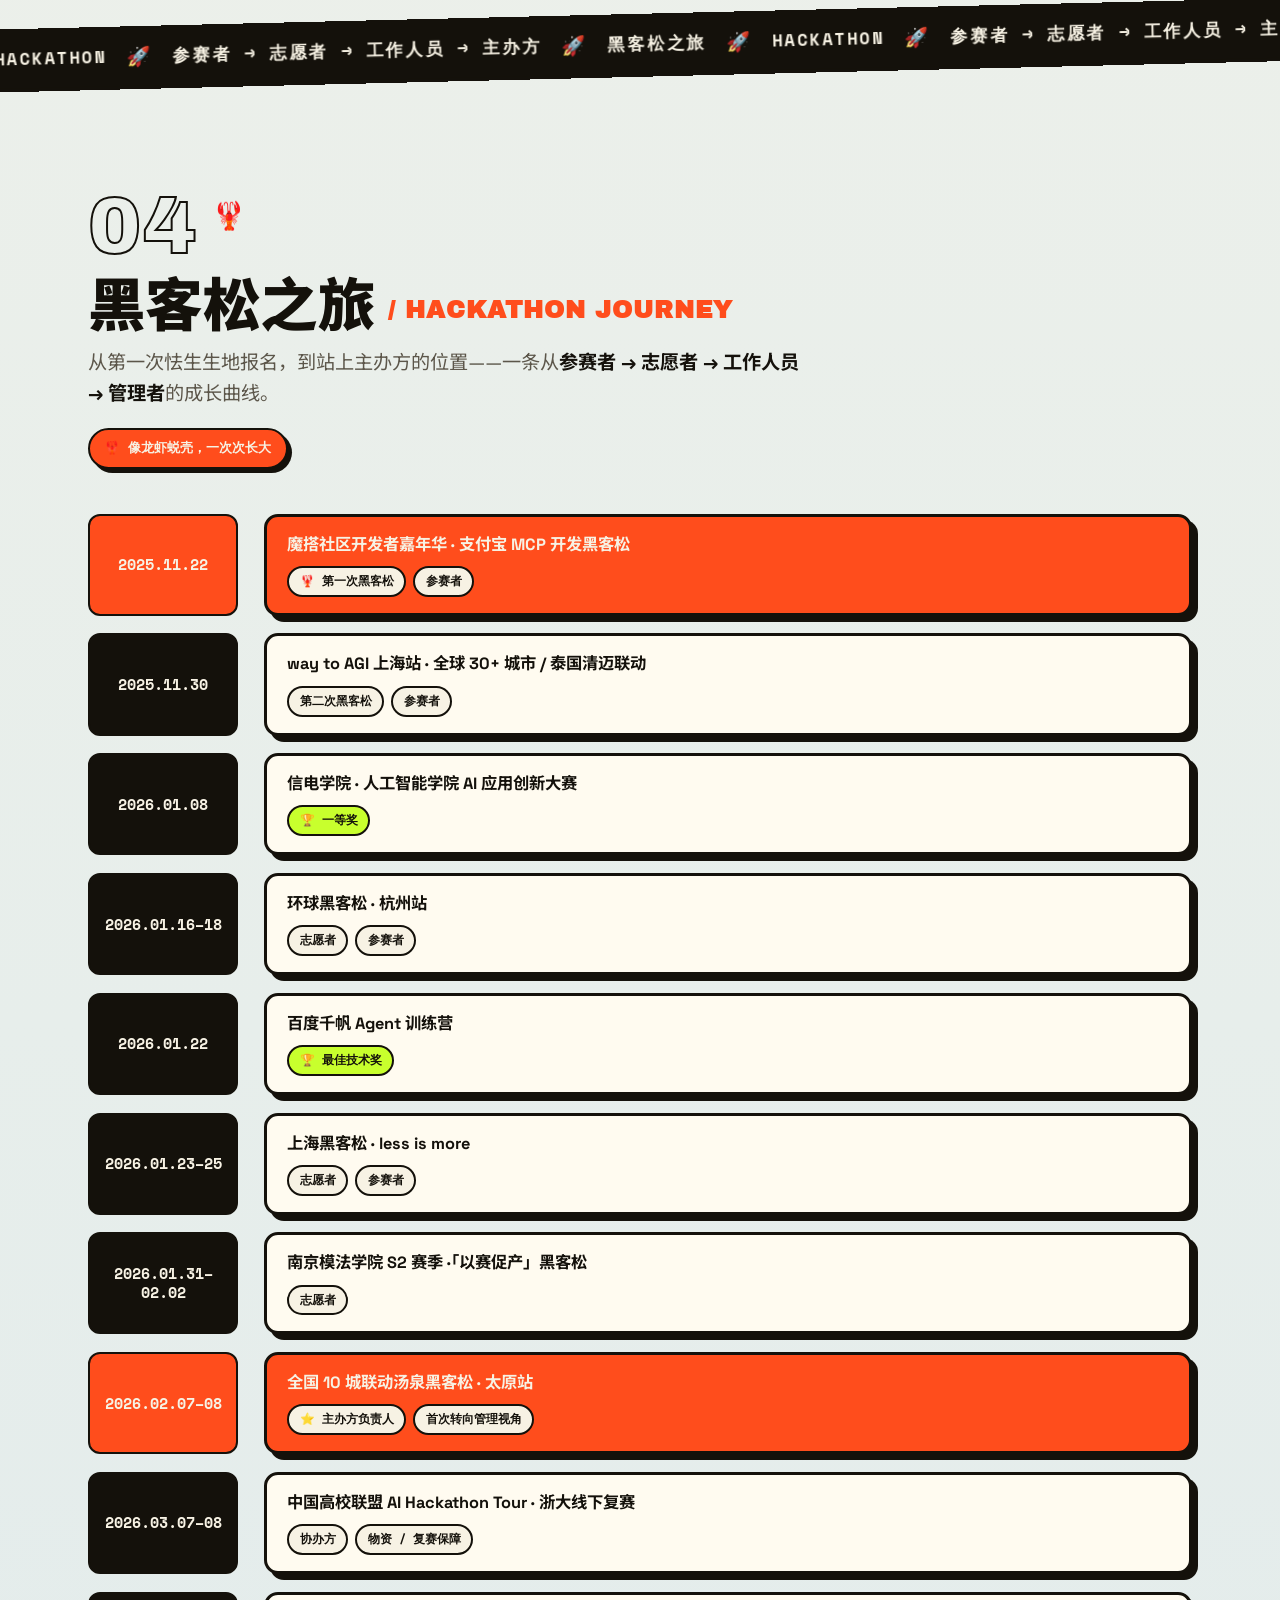
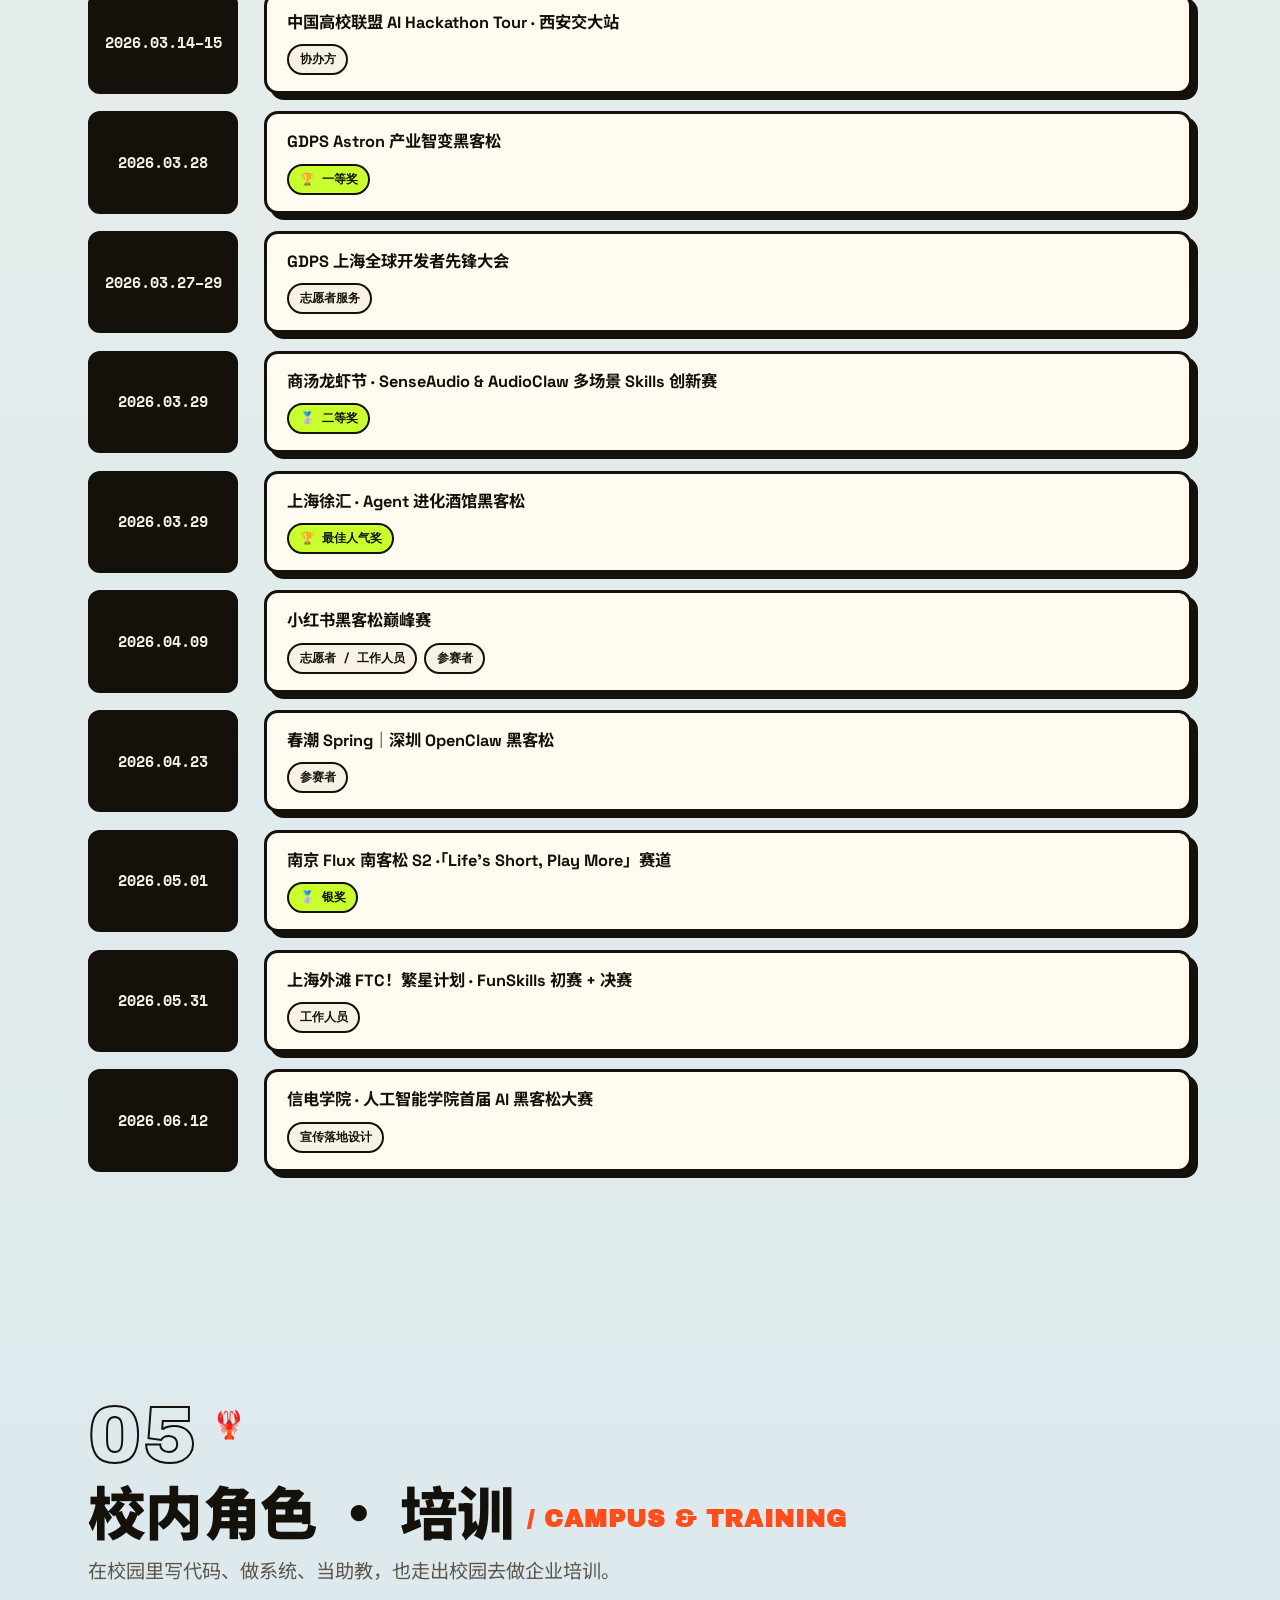
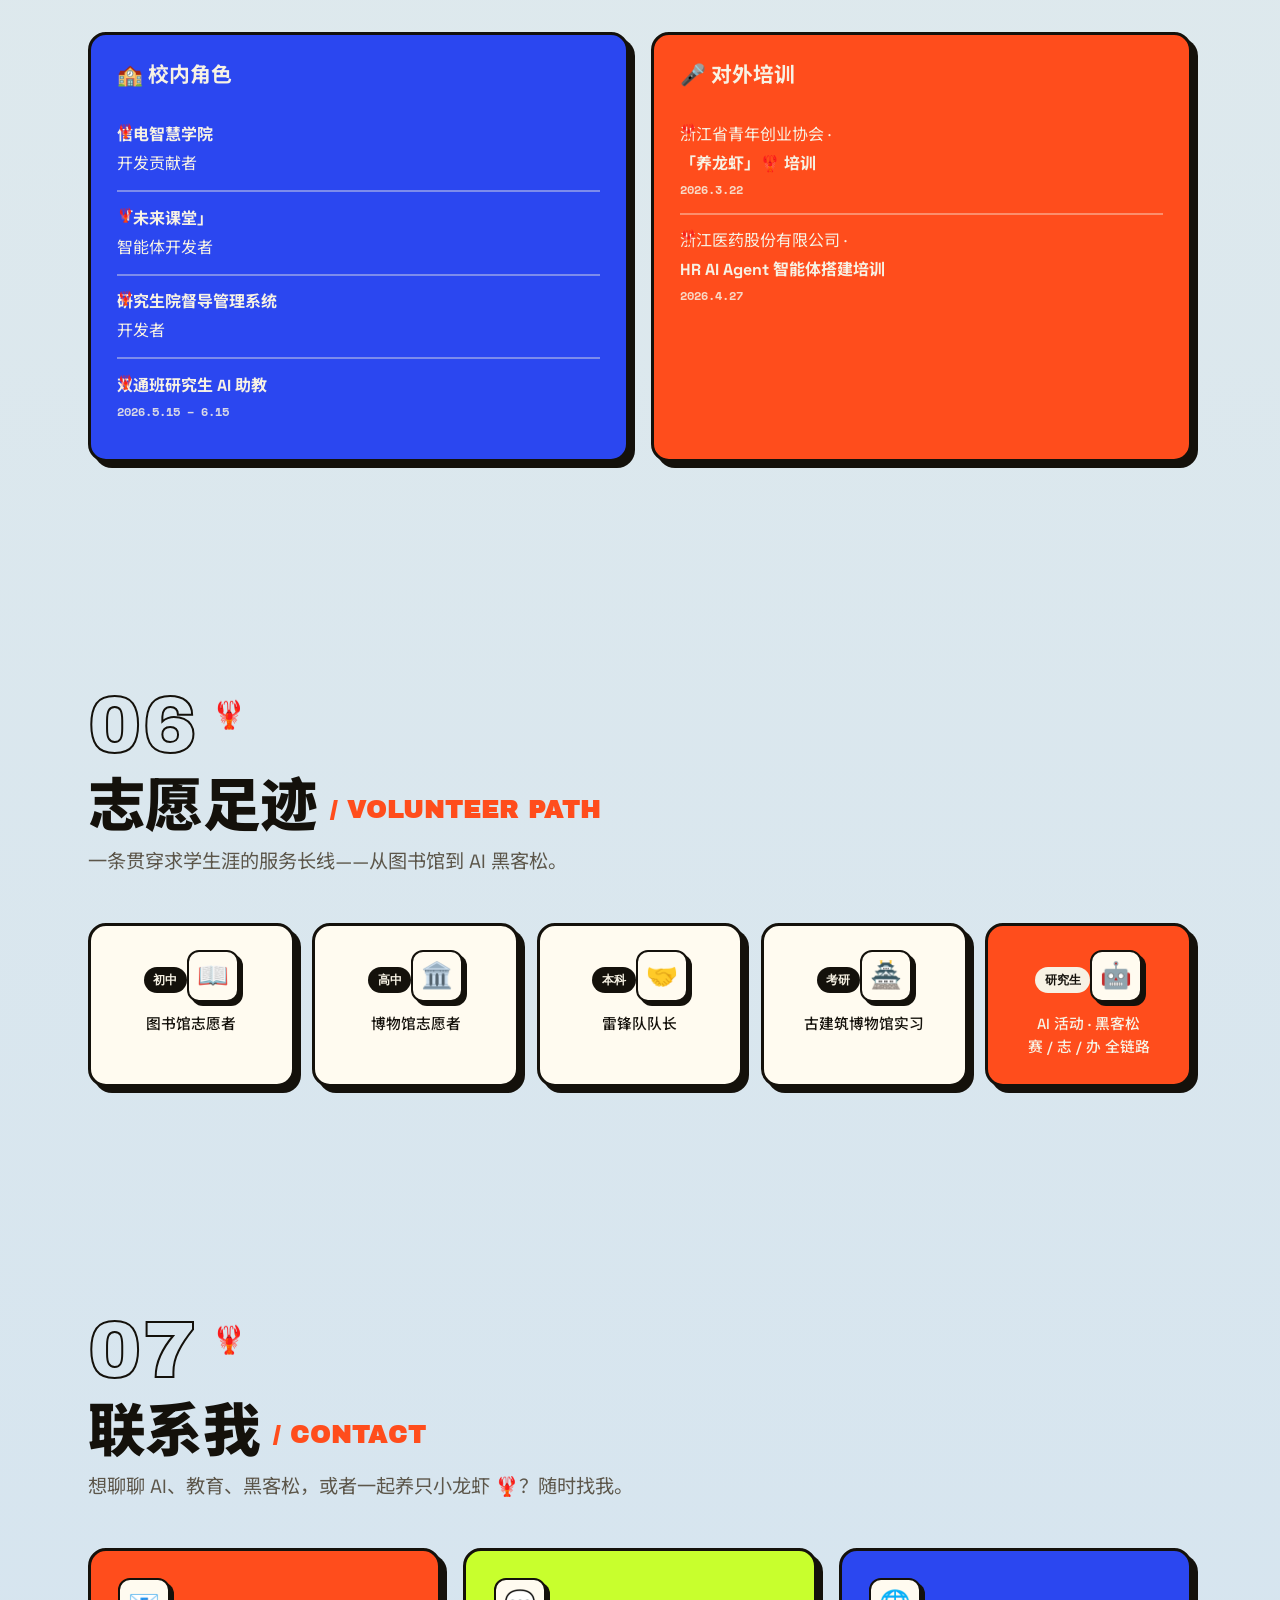
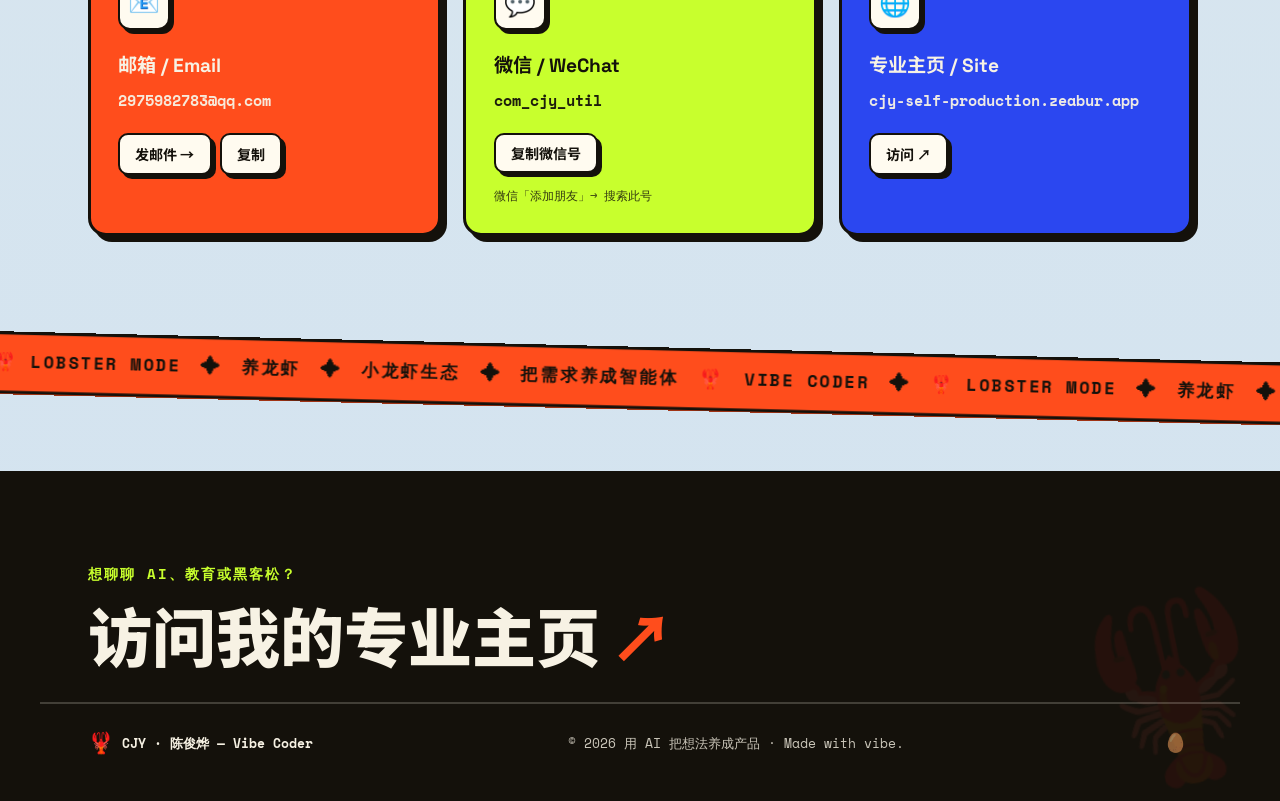
==== commit 19b20e74: "feat(visual): whole-page "descent" depth + contact url fix Make the whole page read as one ecosystem" ====
--- a/public/index.html
+++ b/public/index.html
@@ -359,7 +359,7 @@
         <div class="panel ccard card--blue reveal" data-reveal>
           <span class="card__emoji">🌐</span>
           <h3>专业主页 / Site</h3>
-          <p class="ccard__val">cjy-self-production.zeabur.app</p>
+          <p class="ccard__val">cjy-self-production<wbr>.zeabur.app</p>
           <div class="ccard__acts">
             <a class="ccard__btn" href="https://cjy-self-production.zeabur.app" target="_blank" rel="noopener">访问 ↗</a>
           </div>
--- a/public/styles.css
+++ b/public/styles.css
@@ -32,9 +32,12 @@
 
 *, *::before, *::after { box-sizing: border-box; margin: 0; padding: 0; }
 html { scroll-behavior: smooth; -webkit-text-size-adjust: 100%; }
+html { background: var(--paper); }
 body {
   font-family: var(--sans);
-  background: var(--paper);
+  /* ecosystem "descent" — warm cream at the surface, cooling into water toward the deep end */
+  background: linear-gradient(180deg,
+    #F7F2E4 0%, #F6F1E5 18%, #F0F1E9 36%, #E7EEEB 56%, #DEE9ED 76%, #D3E3F0 100%);
   color: var(--ink);
   line-height: 1.6;
   overflow-x: hidden;
@@ -615,7 +618,7 @@
 .ccard { padding: 1.7rem; display: flex; flex-direction: column; gap: .45rem; transition: transform .2s var(--ease), box-shadow .2s var(--ease); }
 .ccard:hover { transform: translate(-4px,-4px) rotate(-1deg); box-shadow: var(--sh-lg); }
 .ccard h3 { font-size: 1.2rem; }
-.ccard__val { font-family: var(--mono); font-weight: 700; font-size: 1.02rem; word-break: break-all; opacity: .95; }
+.ccard__val { font-family: var(--mono); font-weight: 700; font-size: .92rem; overflow-wrap: anywhere; opacity: .95; }
 .ccard__acts { display: flex; gap: .5rem; flex-wrap: wrap; margin-top: .8rem; }
 .ccard__btn {
   font-family: var(--cn); font-weight: 700; font-size: .88rem; cursor: pointer;
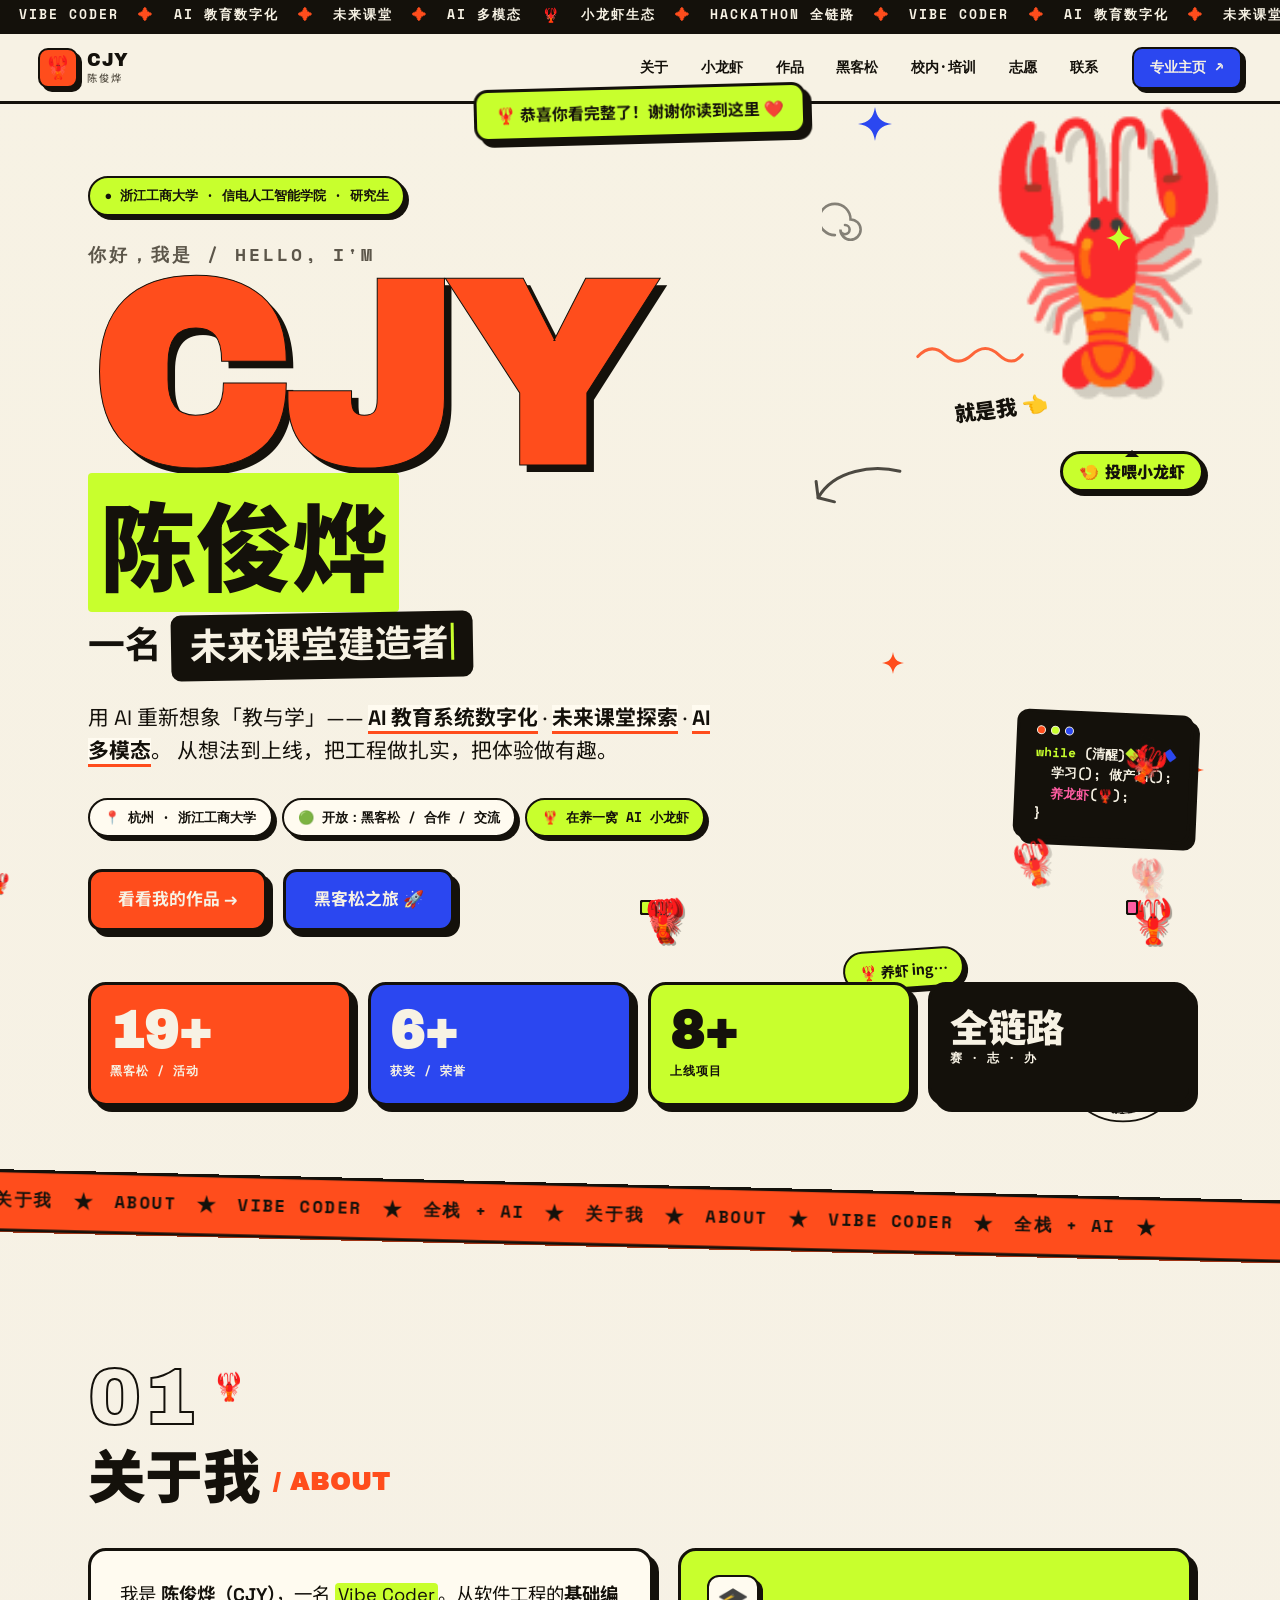
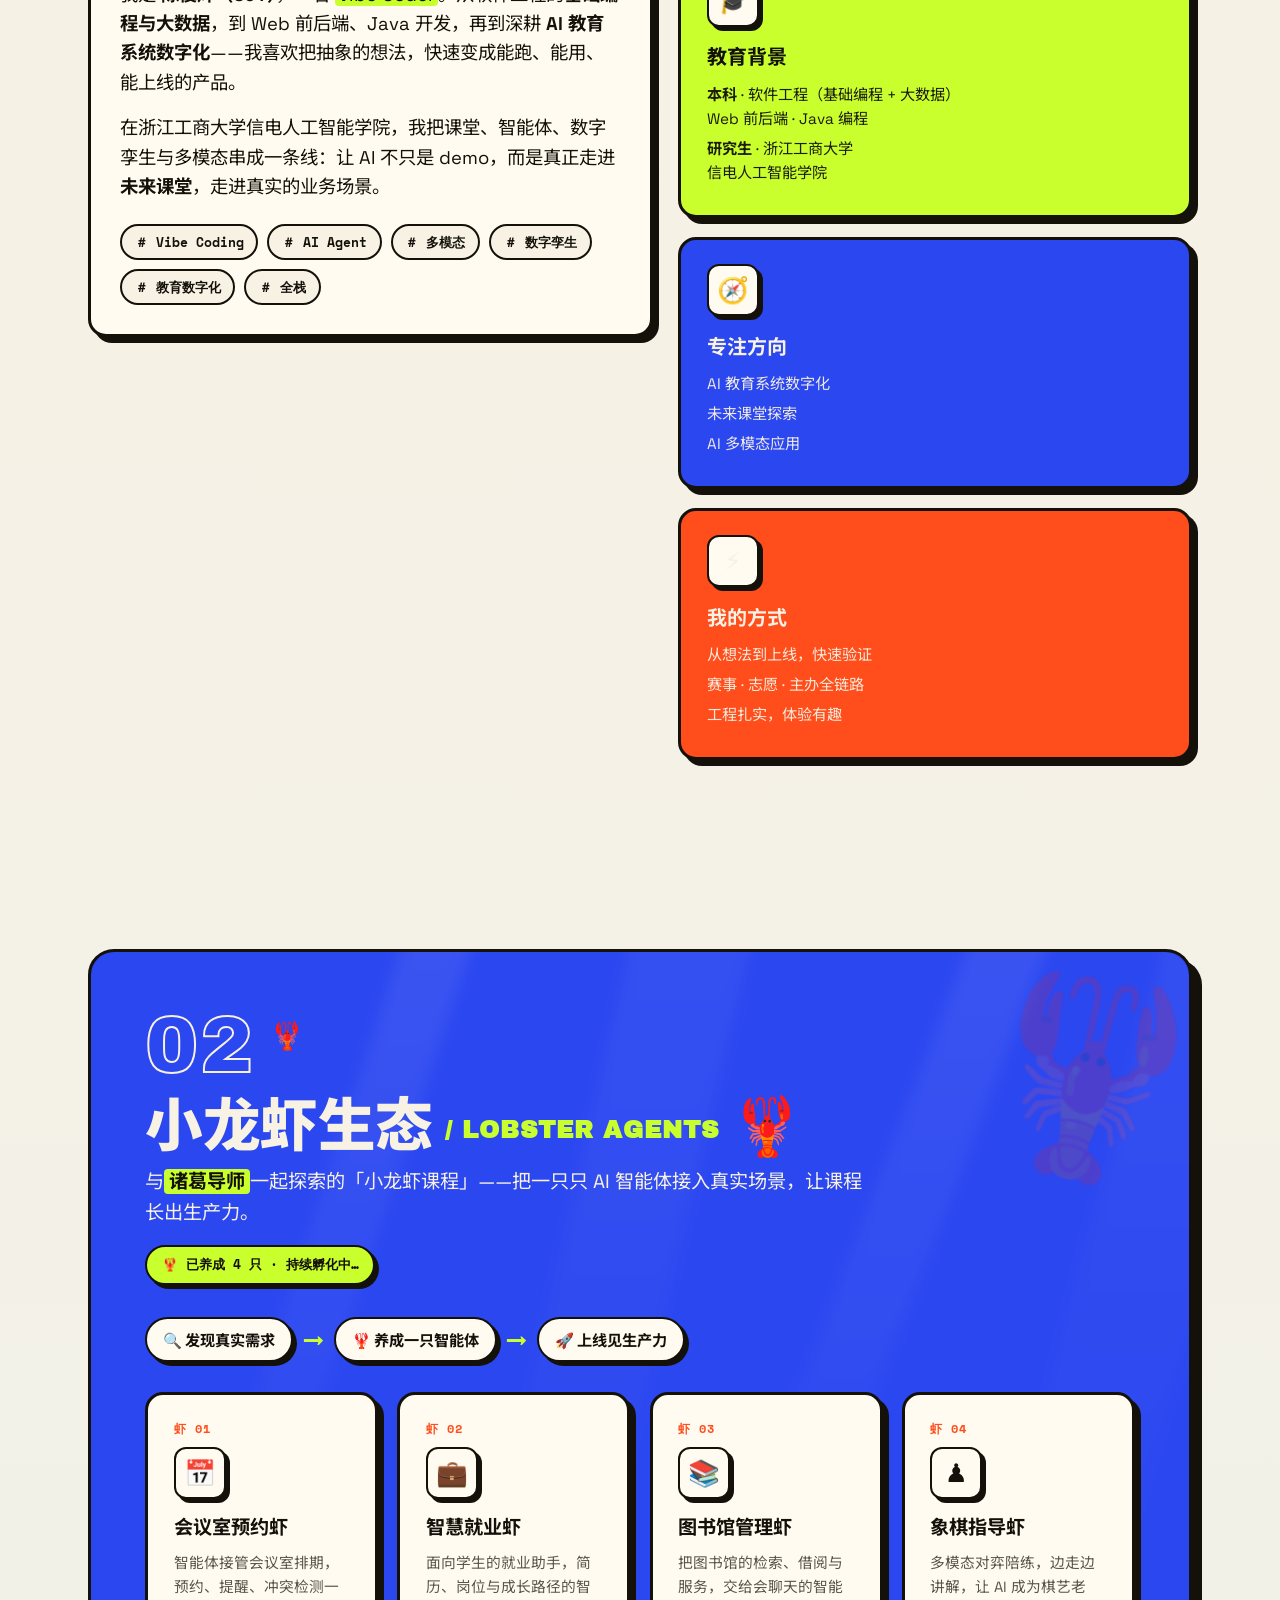
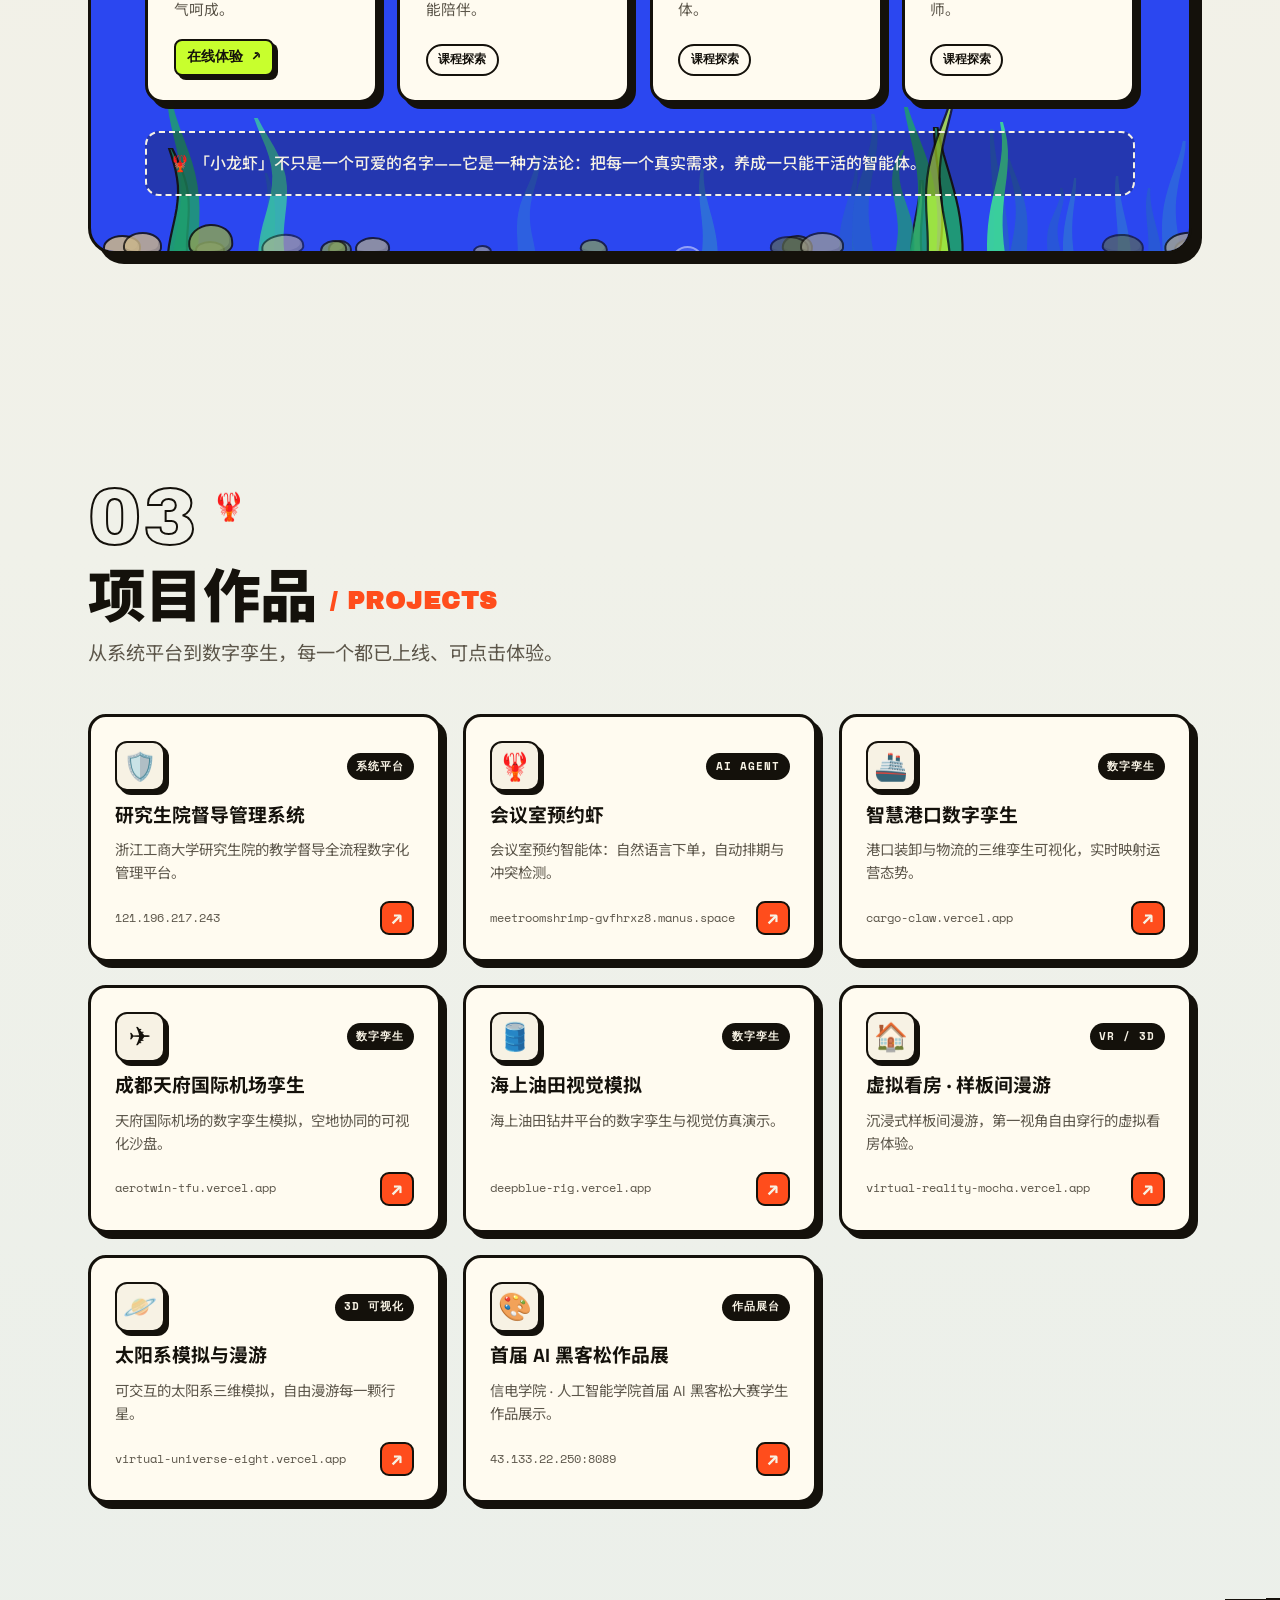
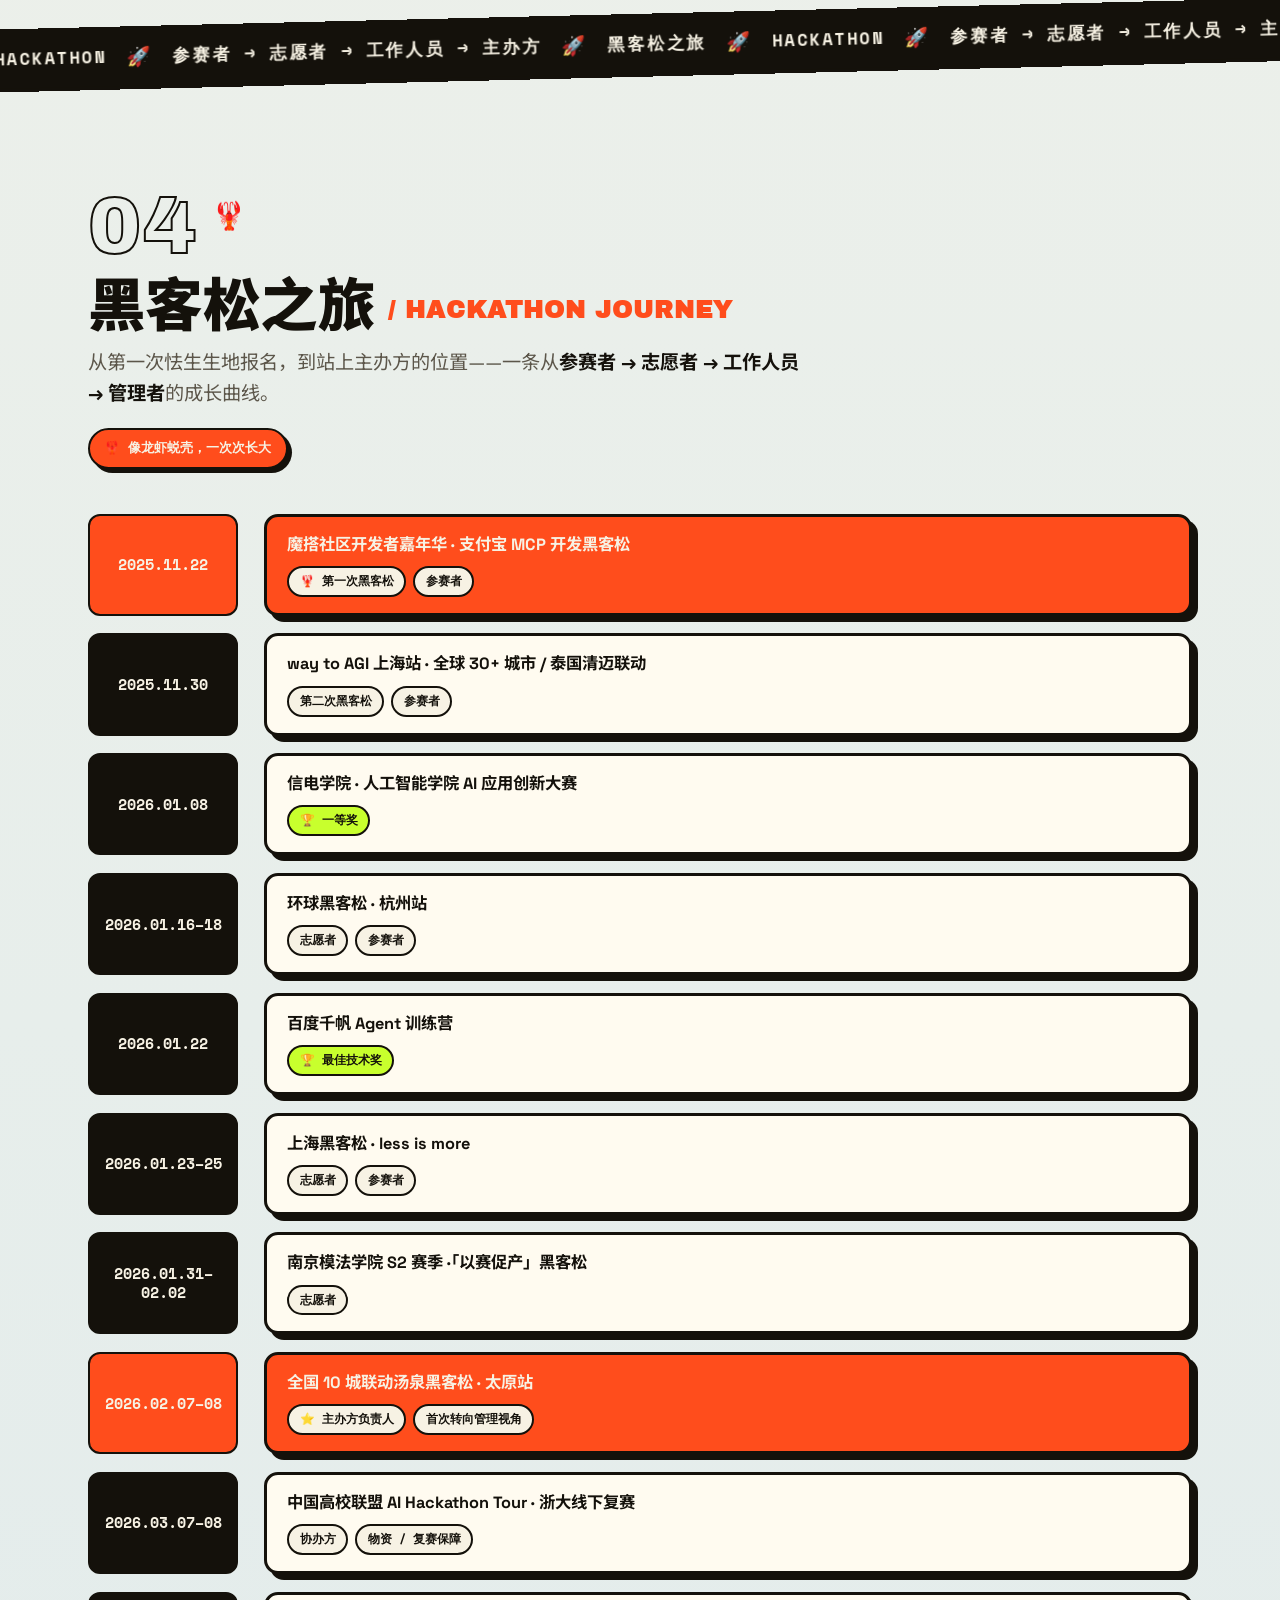
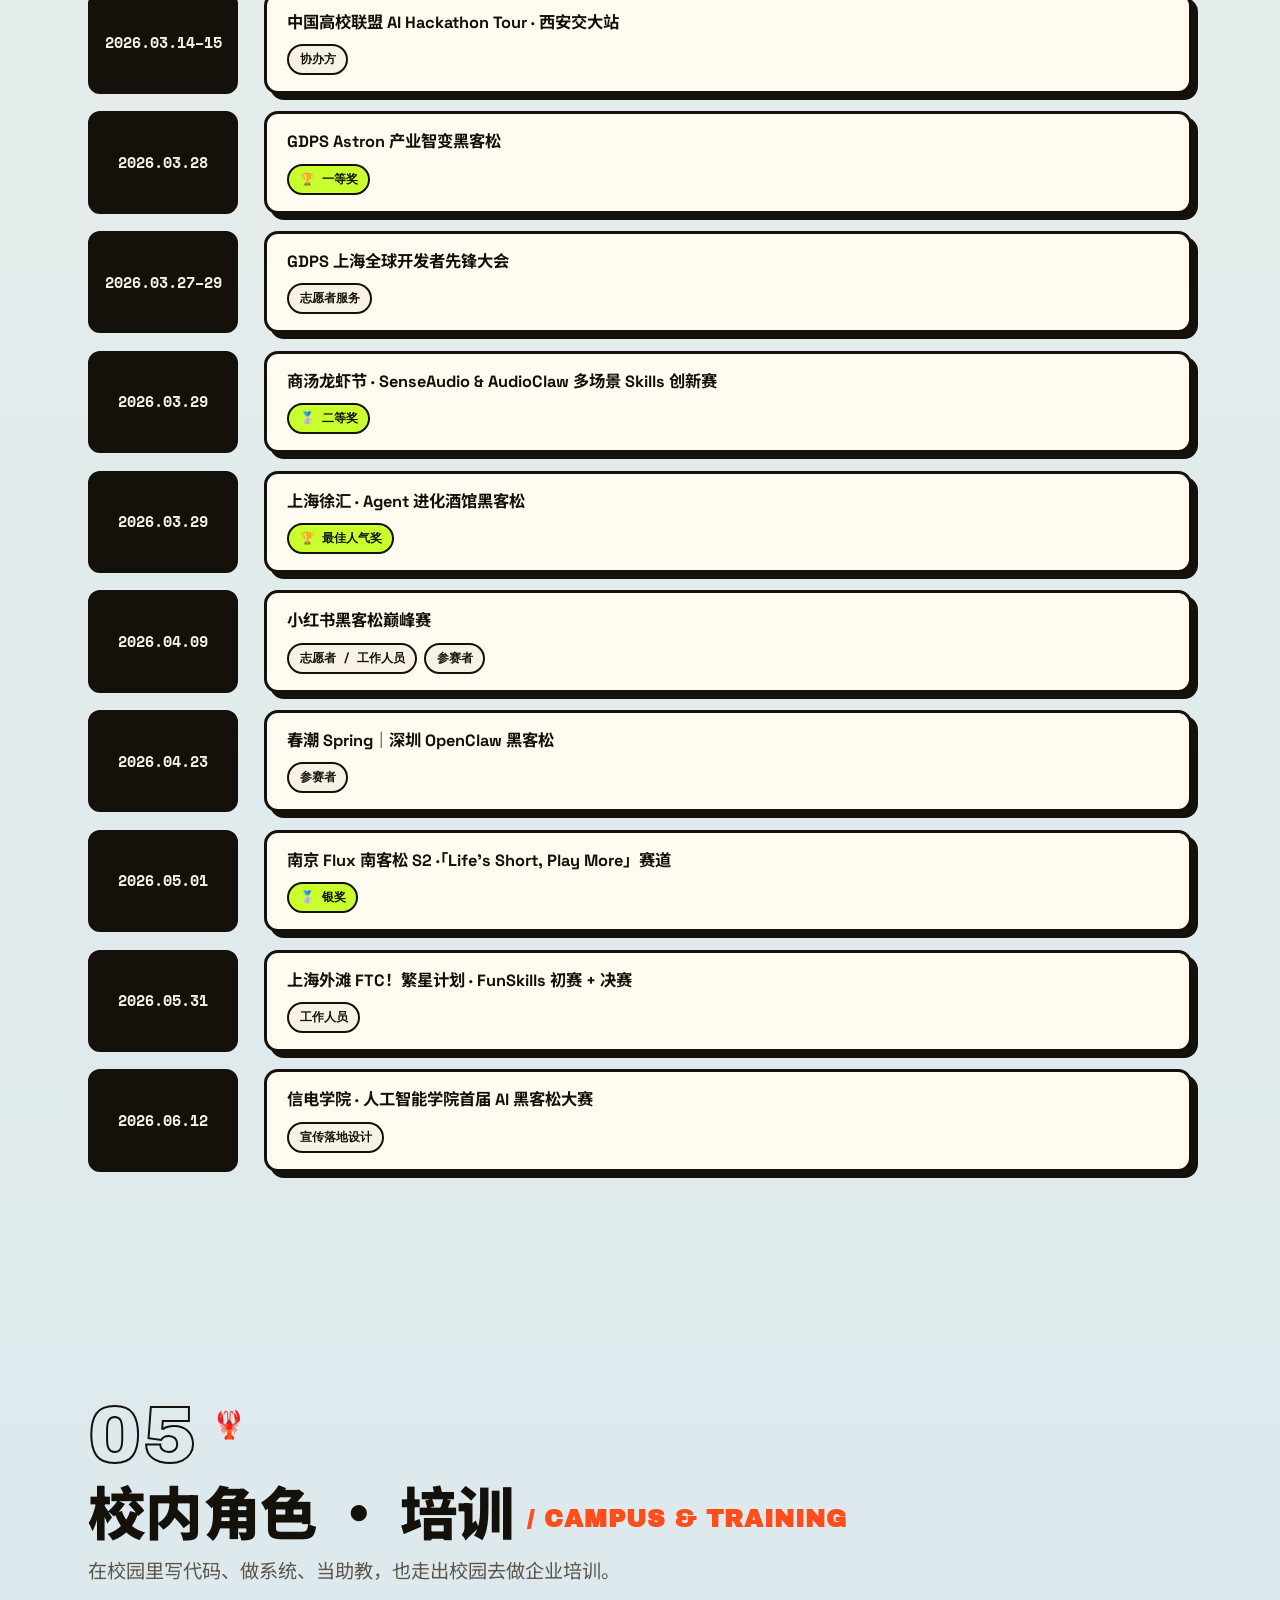
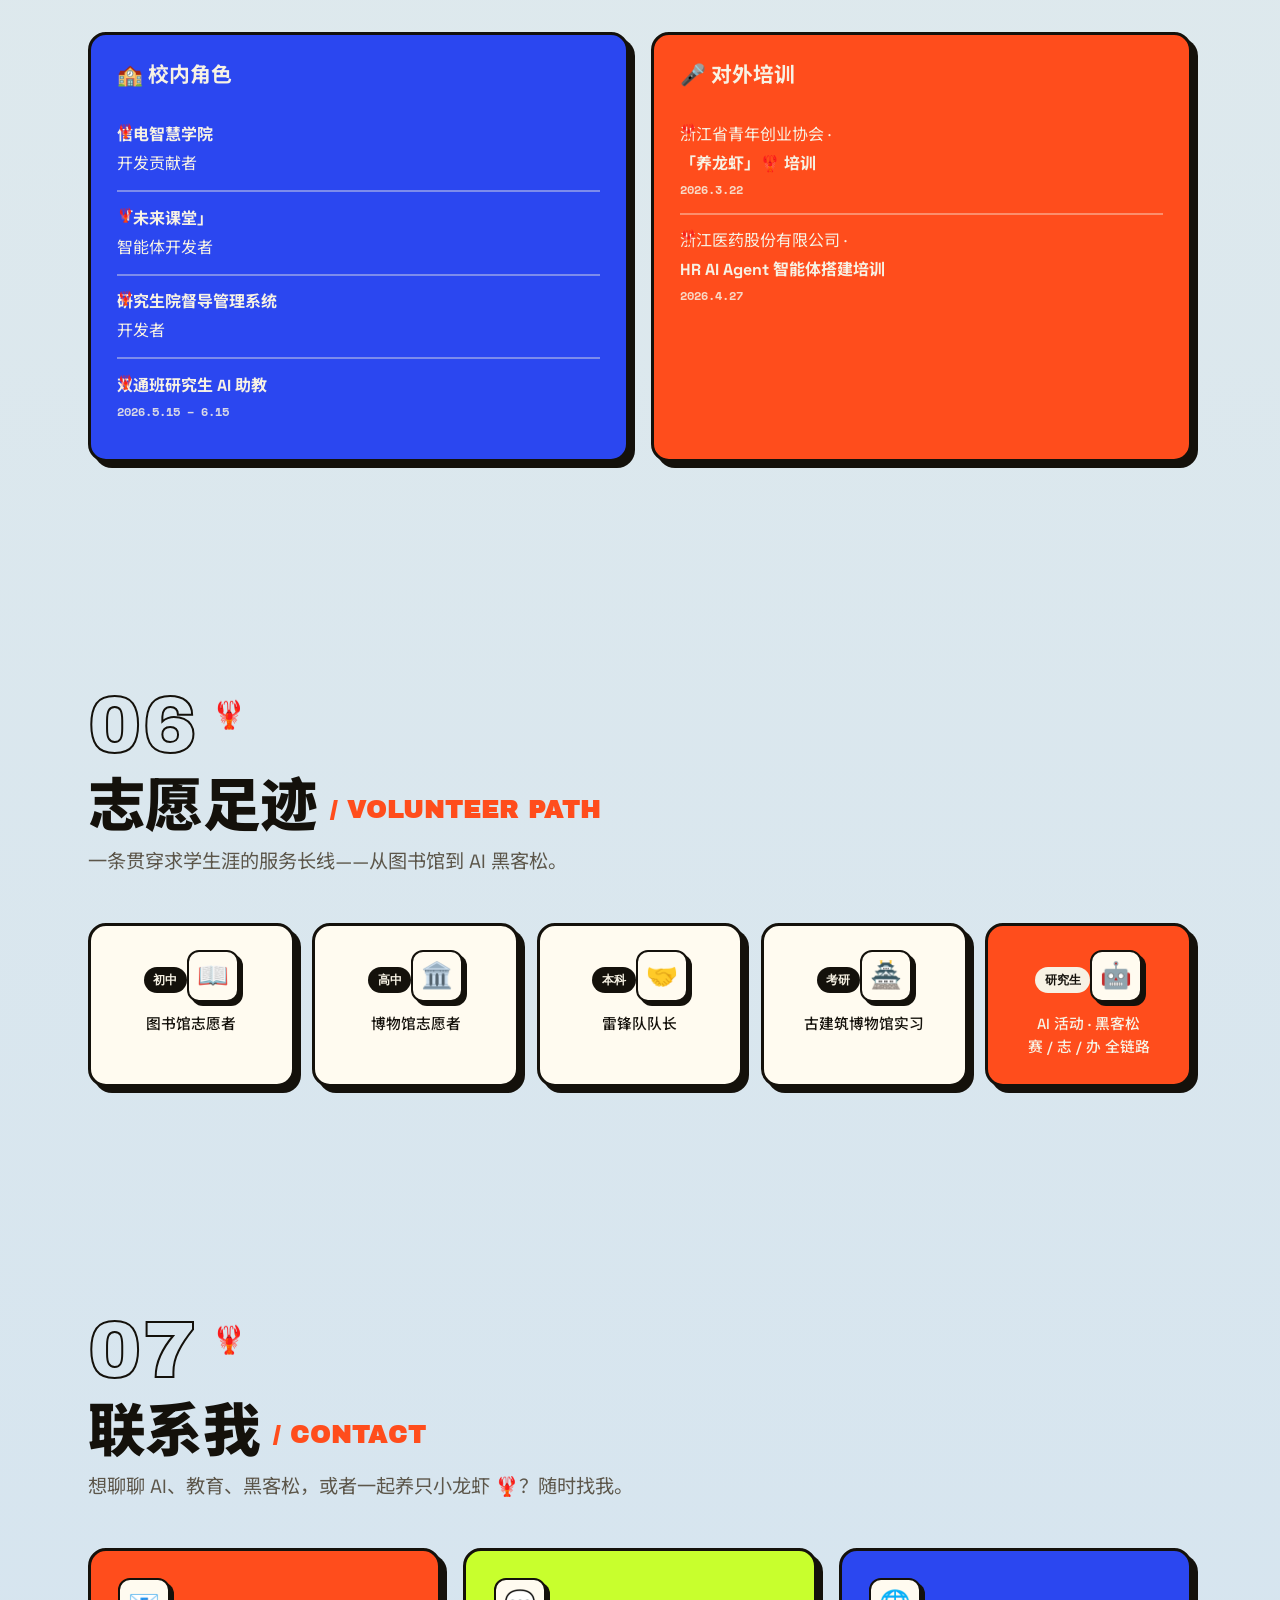
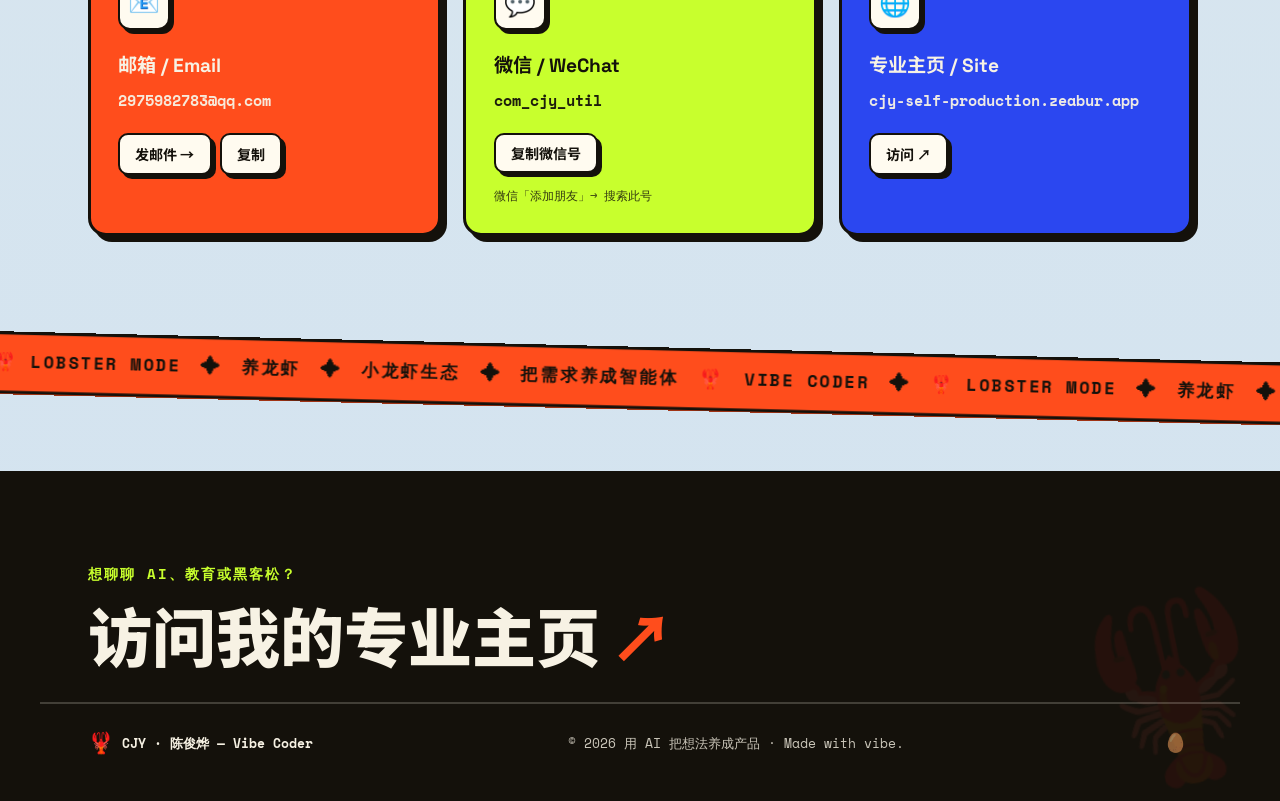
==== commit c59ebe5d: "redesign opening intro — brutalist "surface" + dive-in reveal The old splash (flat-red fill, giant e" ====
--- a/public/index.html
+++ b/public/index.html
@@ -58,10 +58,20 @@
   <!-- intro splash (once per session, skippable) -->
   <div class="intro" id="intro" aria-hidden="true">
     <div class="intro__stage">
-      <span class="intro__lob">🦞</span>
-      <span class="intro__name">CJY</span>
-      <span class="intro__tag">VIBE CODER · 陈俊烨</span>
-    </div>
+      <div class="intro__mark">
+        <span class="intro__cjy">CJY</span>
+        <span class="intro__lob" aria-hidden="true">🦞</span>
+      </div>
+      <div class="intro__tag">VIBE&nbsp;CODER · 陈俊烨</div>
+      <div class="intro__load">
+        <div class="intro__track"><span class="intro__fill" id="introFill"></span></div>
+        <div class="intro__meta">
+          <span class="intro__status">下潜中 · DIVING IN</span>
+          <span class="intro__pct" id="introPct">0%</span>
+        </div>
+      </div>
+    </div>
+    <div class="intro__skip">点击任意处跳过 · TAP TO SKIP</div>
   </div>
 
   <div class="scroll-progress" id="scrollProgress"></div>
--- a/public/styles.css
+++ b/public/styles.css
@@ -253,20 +253,65 @@
    极致小龙虾 — intro · ambient bubbles · hero focal · all-over accents
    ===================================================================== */
 /* intro splash */
-.intro { position: fixed; inset: 0; z-index: 9999; background: var(--red); display: grid; place-items: center; overflow: hidden; }
-.intro.is-done { animation: introOut .6s var(--ease) forwards; }
+.intro {
+  position: fixed; inset: 0; z-index: 9999; overflow: hidden;
+  display: grid; place-items: center;
+  background-color: var(--paper);
+  background-image:
+    linear-gradient(rgba(20,17,11,.05) 1.5px, transparent 1.5px),
+    linear-gradient(90deg, rgba(20,17,11,.05) 1.5px, transparent 1.5px);
+  background-size: 34px 34px;
+  border-bottom: 7px solid var(--blue);          /* "water surface" line, revealed on lift-off */
+}
+.intro.is-done { animation: introOut .72s var(--ease) .06s forwards; }
 @keyframes introOut { to { transform: translateY(-100%); } }
-.intro__stage { text-align: center; }
-.intro__lob { display: block; font-size: clamp(5rem, 18vw, 11rem); line-height: 1; filter: drop-shadow(7px 7px 0 rgba(20,17,11,.4)); animation: introLob 1s var(--ease) both; }
-@keyframes introLob {
-  0% { transform: translateX(-72vw) rotate(-35deg) scale(.5); opacity: 0; }
-  55% { transform: translateX(4vw) rotate(10deg) scale(1.12); opacity: 1; }
-  75% { transform: translateX(-2vw) rotate(-4deg) scale(.98); }
-  100% { transform: none; opacity: 1; }
-}
-.intro__name { display: block; font-family: var(--black); font-size: clamp(2.6rem, 10vw, 5.5rem); color: var(--paper); -webkit-text-stroke: 2px var(--ink); text-shadow: 5px 5px 0 var(--ink); letter-spacing: -2px; margin-top: .12em; animation: introUp .5s .35s both var(--ease); }
-.intro__tag { display: block; font-family: var(--mono); font-weight: 700; letter-spacing: 4px; color: var(--ink); margin-top: .8rem; font-size: clamp(.78rem, 2.4vw, 1.05rem); animation: introUp .5s .5s both var(--ease); }
-@keyframes introUp { from { opacity: 0; transform: translateY(22px); } to { opacity: 1; transform: none; } }
+.intro__stage { position: relative; text-align: center; padding: 1rem; }
+.intro.is-done .intro__stage { animation: introStageOut .28s var(--ease) forwards; }
+@keyframes introStageOut { to { opacity: 0; transform: translateY(-12px) scale(.97); } }
+
+/* designed wordmark — echoes the hero, not an emoji centrepiece */
+.intro__mark { position: relative; display: inline-block; }
+.intro__cjy {
+  display: block; font-family: var(--black);
+  font-size: clamp(4rem, 17vw, 9rem); line-height: .9; letter-spacing: -3px;
+  color: var(--red); -webkit-text-stroke: 3px var(--ink); text-shadow: 8px 8px 0 var(--ink);
+  animation: introMark .6s var(--ease) both;
+}
+@keyframes introMark {
+  0%   { opacity: 0; transform: translateY(-48px) rotate(-3deg); }
+  60%  { opacity: 1; transform: translateY(7px) rotate(1.5deg); }
+  100% { transform: none; }
+}
+.intro__lob {
+  position: absolute; top: -.46em; right: -.62em; font-size: clamp(1.7rem, 6vw, 3rem);
+  filter: drop-shadow(3px 3px 0 rgba(20,17,11,.4)); transform-origin: bottom center;
+  animation: introLobIn .5s .26s both var(--ease), introBob 2.6s 1s ease-in-out infinite;
+}
+@keyframes introLobIn { from { opacity: 0; transform: scale(0) rotate(-45deg); } to { opacity: 1; transform: rotate(9deg); } }
+@keyframes introBob { 0%,100% { transform: rotate(9deg) translateY(0); } 50% { transform: rotate(3deg) translateY(-7px); } }
+
+.intro__tag {
+  margin-top: 1.5rem; font-family: var(--mono); font-weight: 700; letter-spacing: 5px;
+  font-size: clamp(.7rem, 2.2vw, .92rem); color: var(--ink);
+  animation: introUp .5s .42s both var(--ease);
+}
+.intro__load { width: min(340px, 74vw); margin: 1.7rem auto 0; animation: introUp .5s .56s both var(--ease); }
+.intro__track { height: 15px; border: var(--bd-2); border-radius: 999px; background: var(--paper-2); box-shadow: var(--sh-sm); overflow: hidden; }
+.intro__fill { display: block; height: 100%; width: 0; background: repeating-linear-gradient(45deg, var(--red) 0 9px, #ff6f44 9px 18px); }
+.intro__meta {
+  display: flex; justify-content: space-between; align-items: center; gap: 1rem;
+  margin-top: .6rem; font-family: var(--mono); font-weight: 700; letter-spacing: 1px; color: var(--ink);
+}
+.intro__status { font-size: .68rem; opacity: .65; }
+.intro__pct { font-size: .82rem; }
+@keyframes introUp { from { opacity: 0; transform: translateY(16px); } to { opacity: 1; transform: none; } }
+
+.intro__skip {
+  position: absolute; bottom: clamp(1.2rem, 4vh, 2.4rem); left: 0; right: 0; text-align: center;
+  font-family: var(--mono); font-size: .64rem; letter-spacing: 2px; color: var(--ink); opacity: 0;
+  animation: introBlink 2.2s 1.1s ease-in-out infinite both;
+}
+@keyframes introBlink { 0%,100% { opacity: .22; } 50% { opacity: .55; } }
 
 /* site-wide ambient bubbles */
 .ambient { position: fixed; inset: 0; z-index: -2; pointer-events: none; overflow: hidden; }
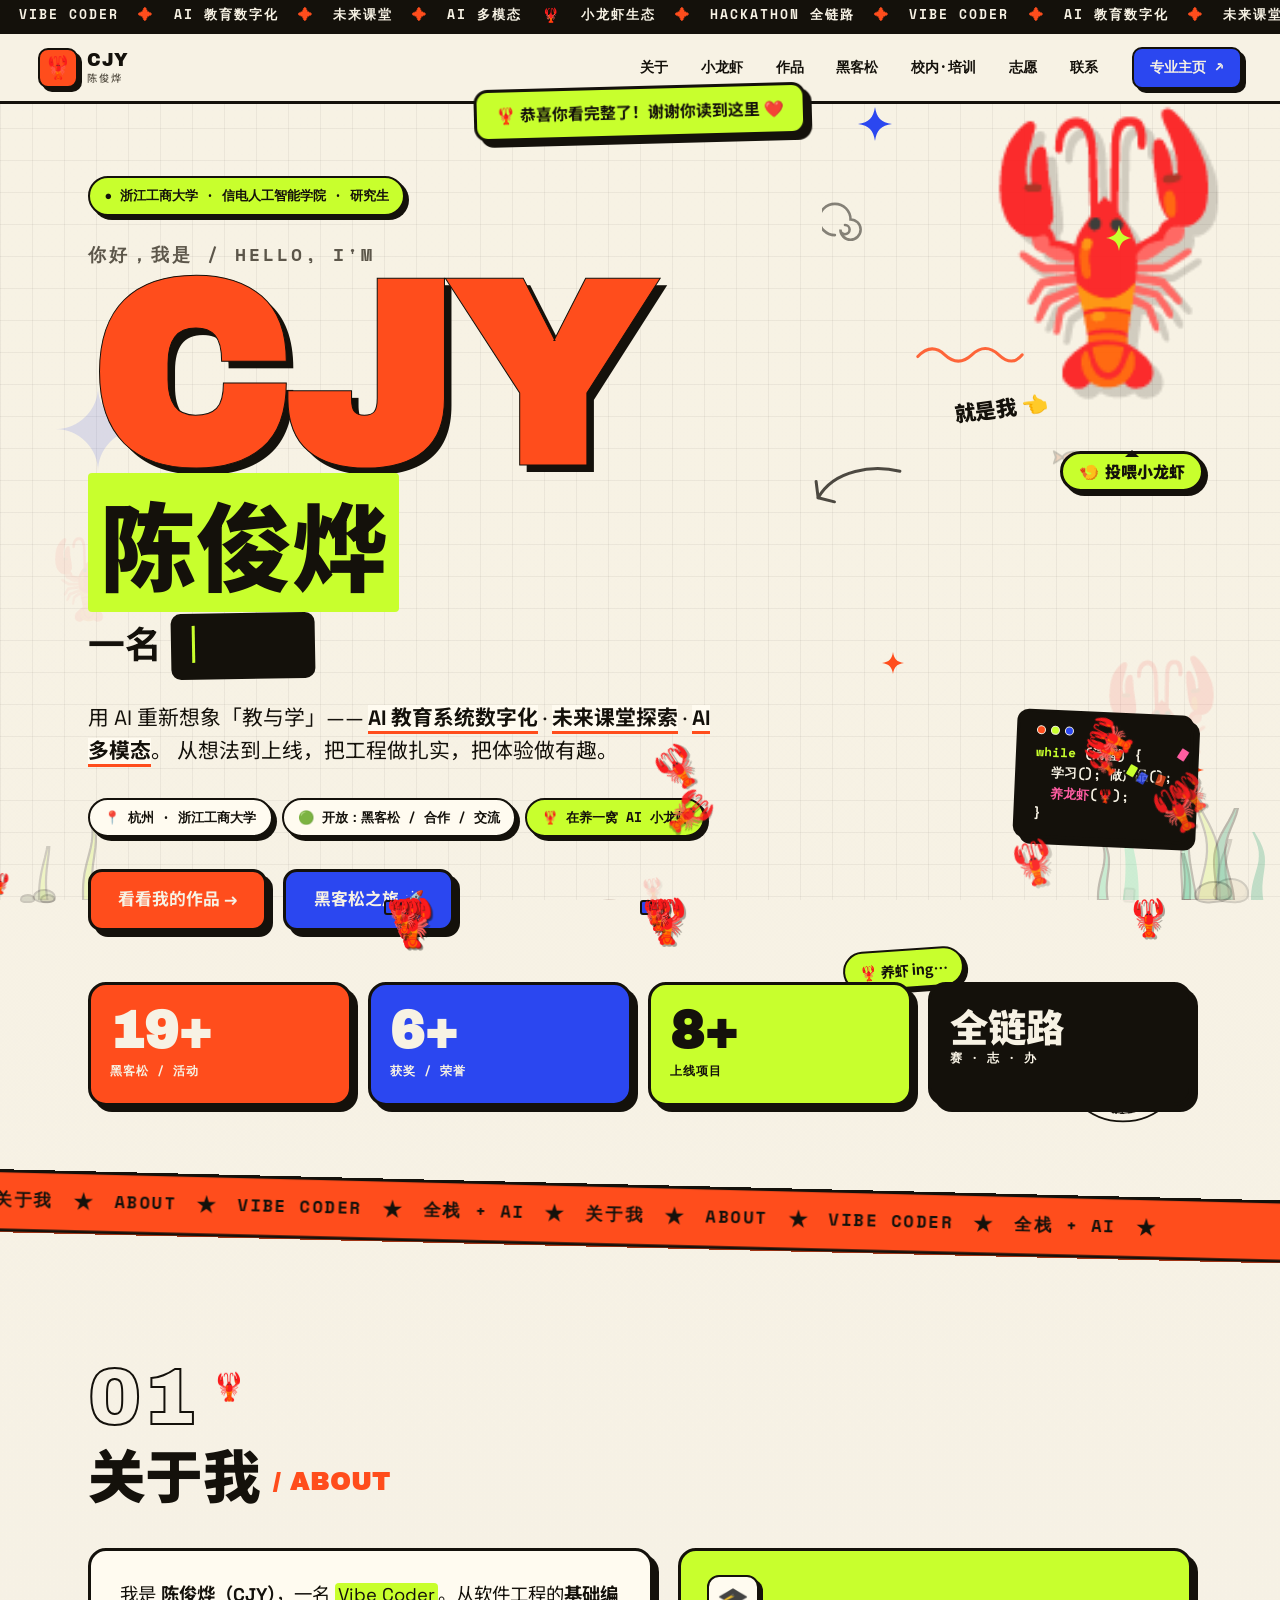
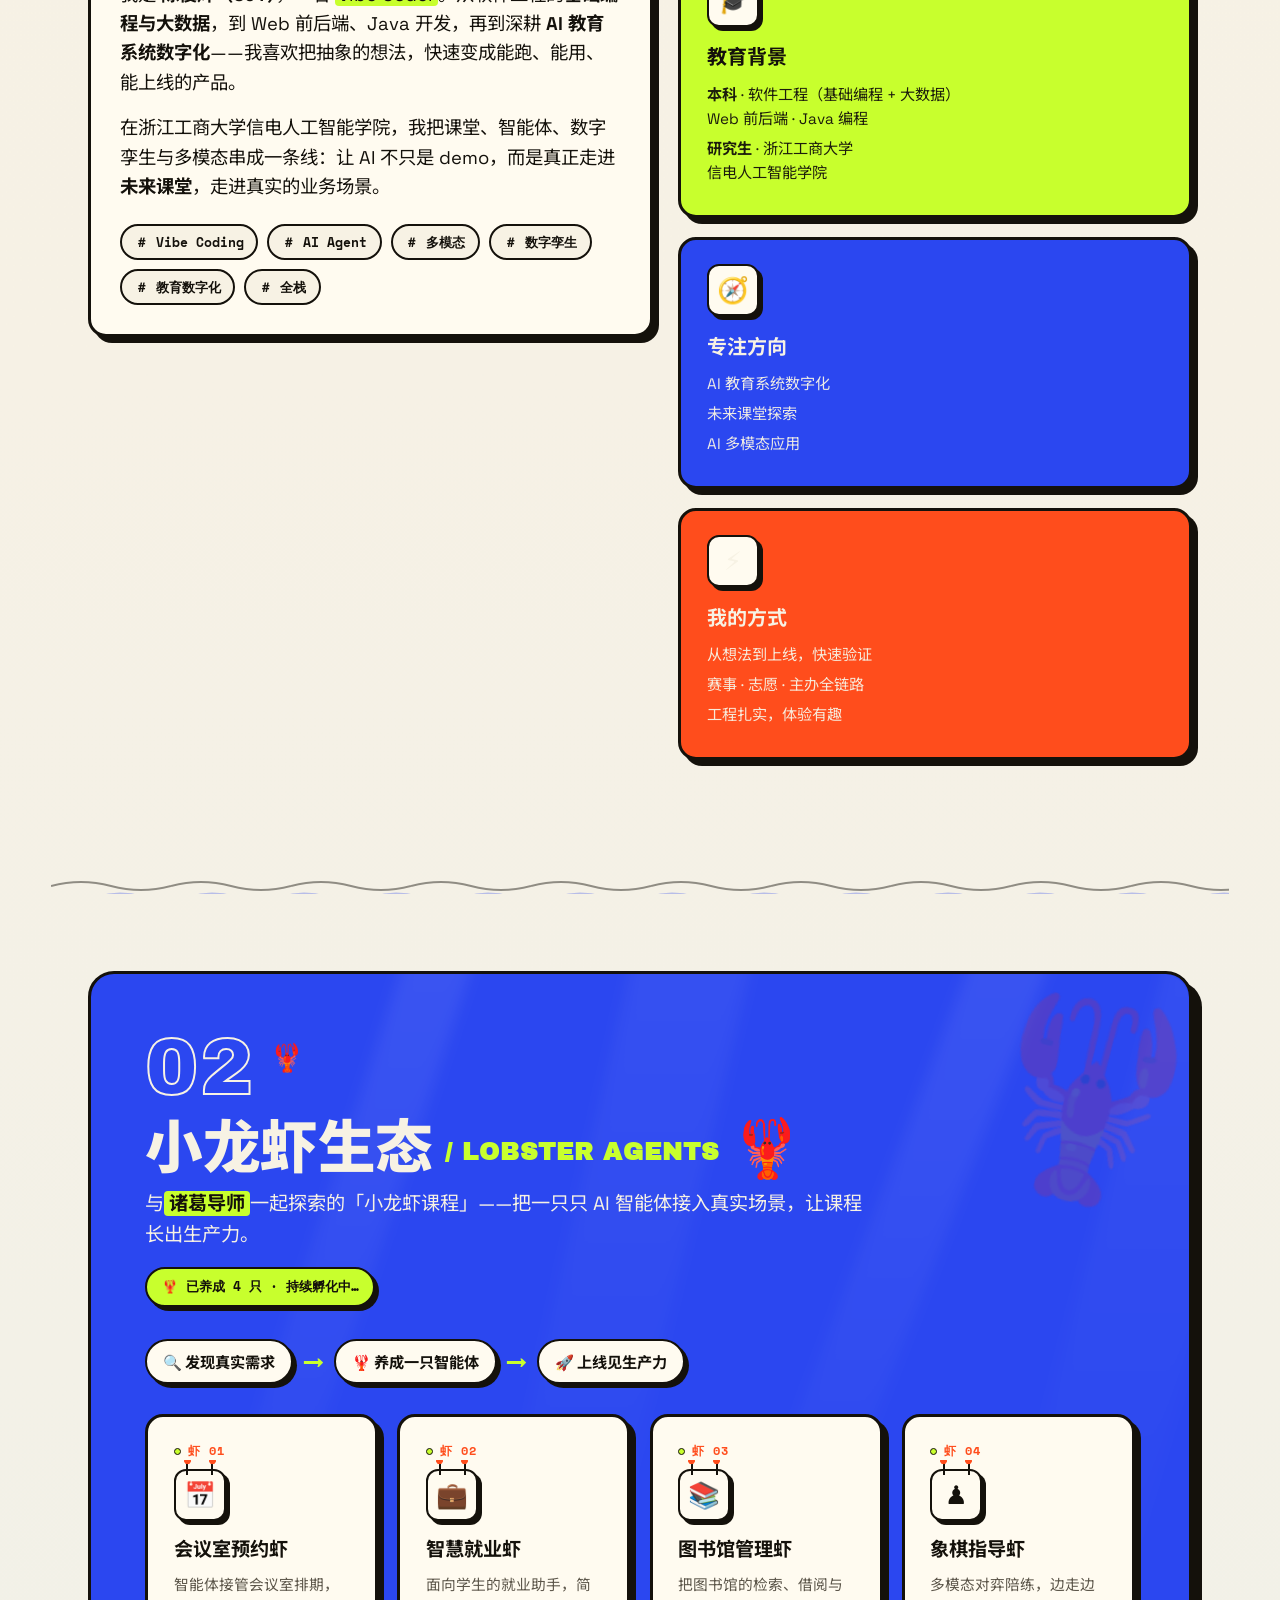
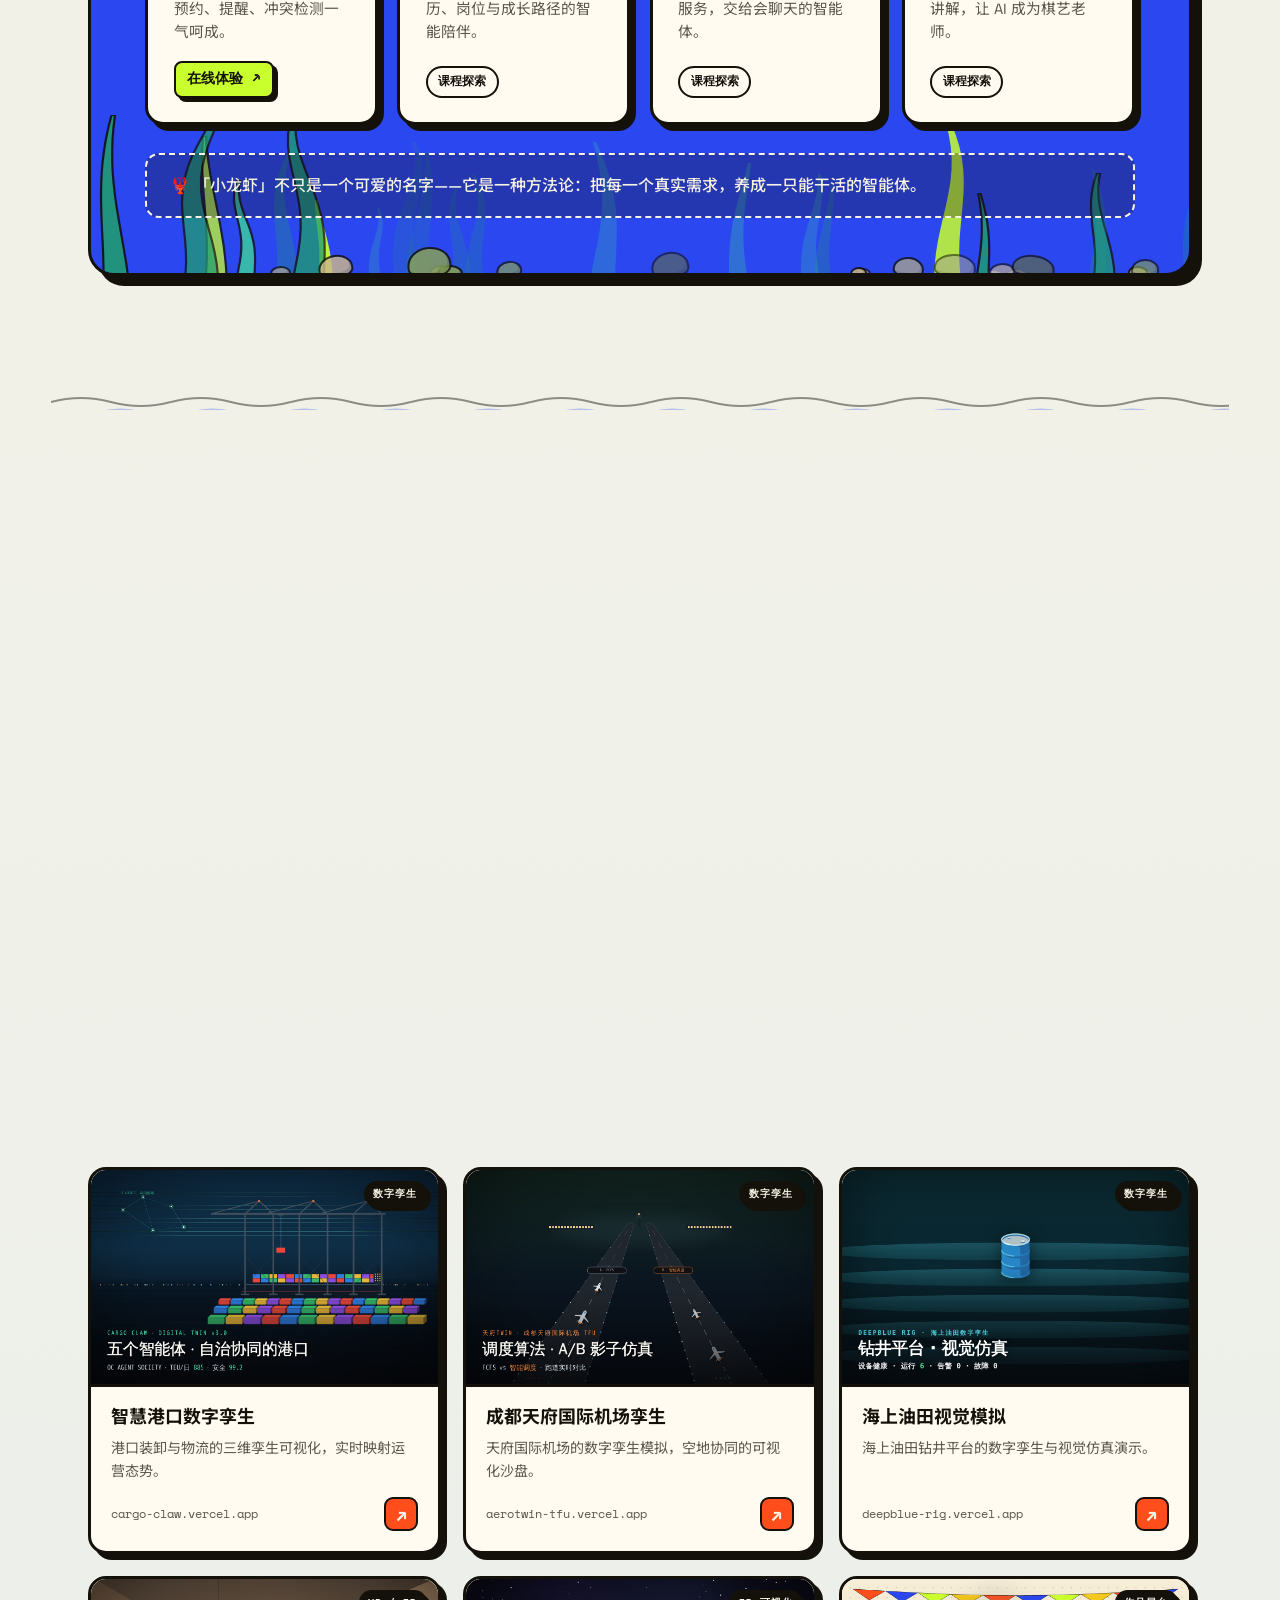
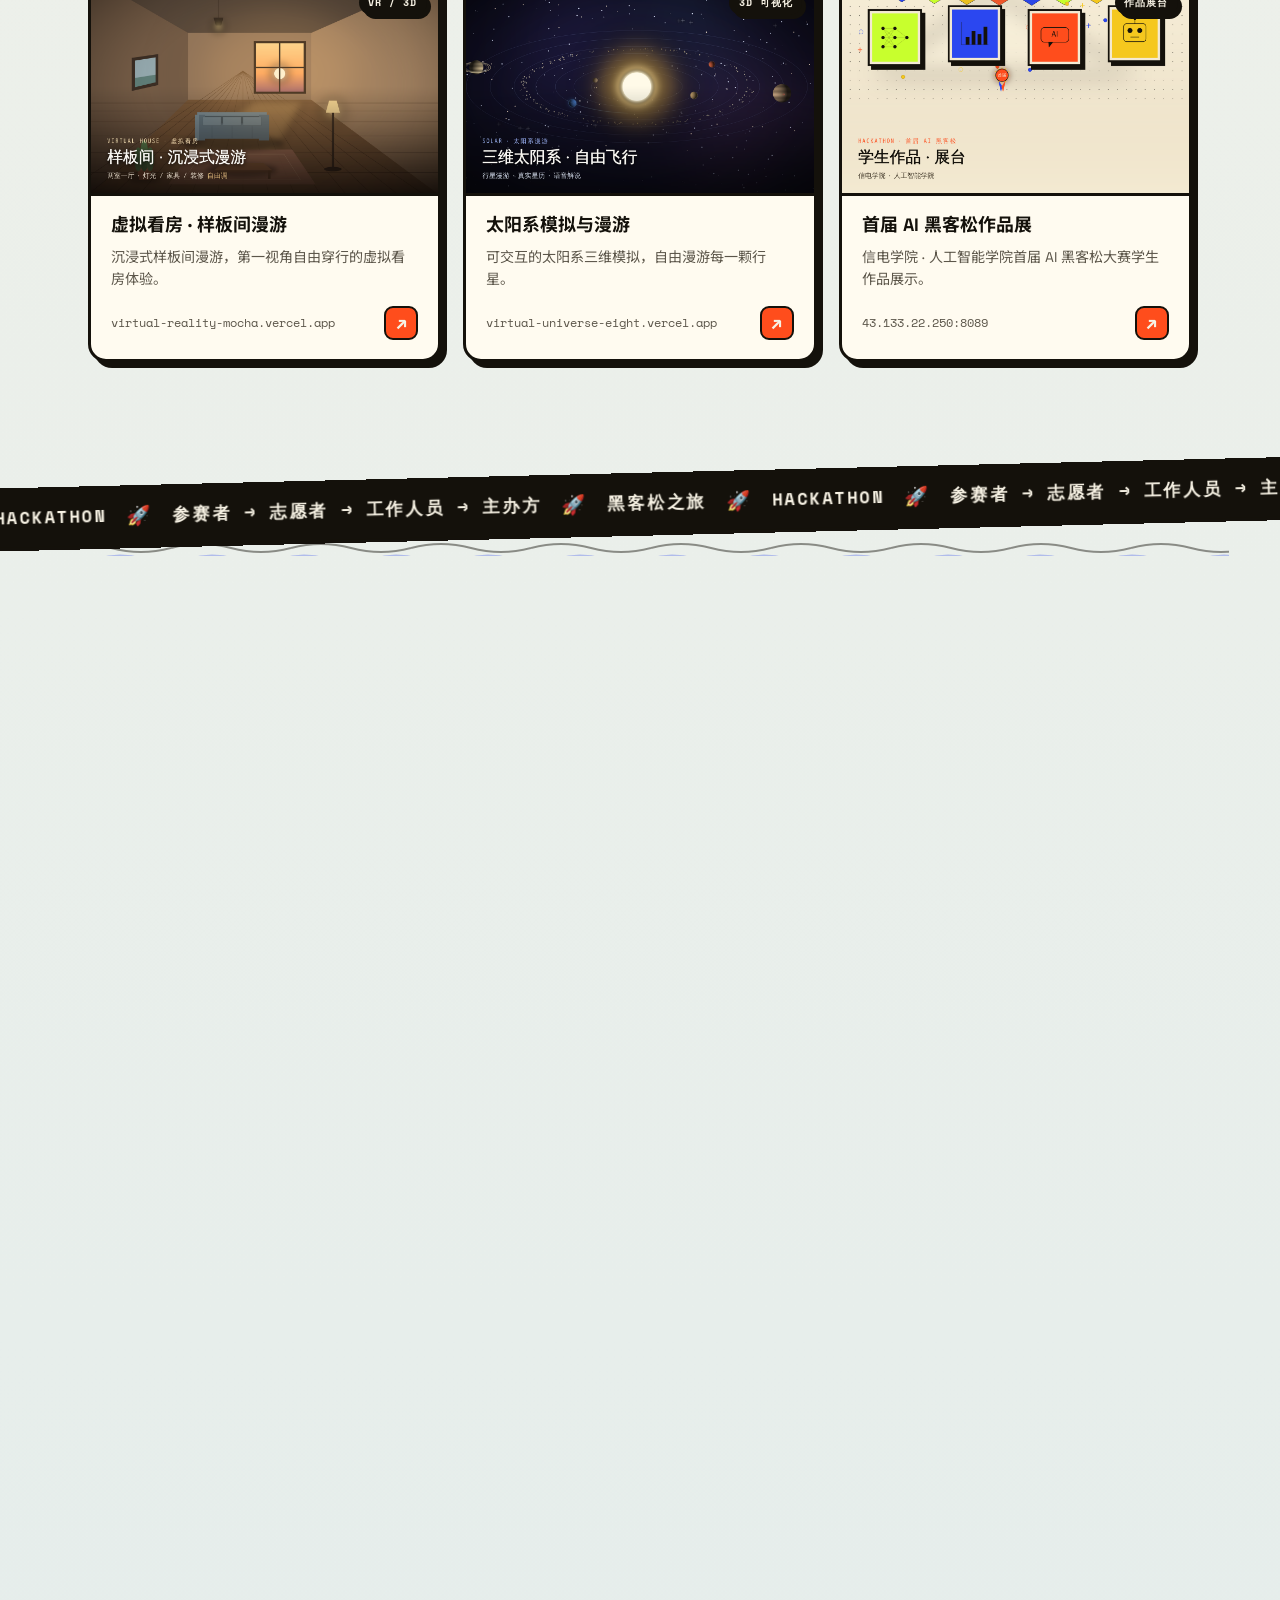
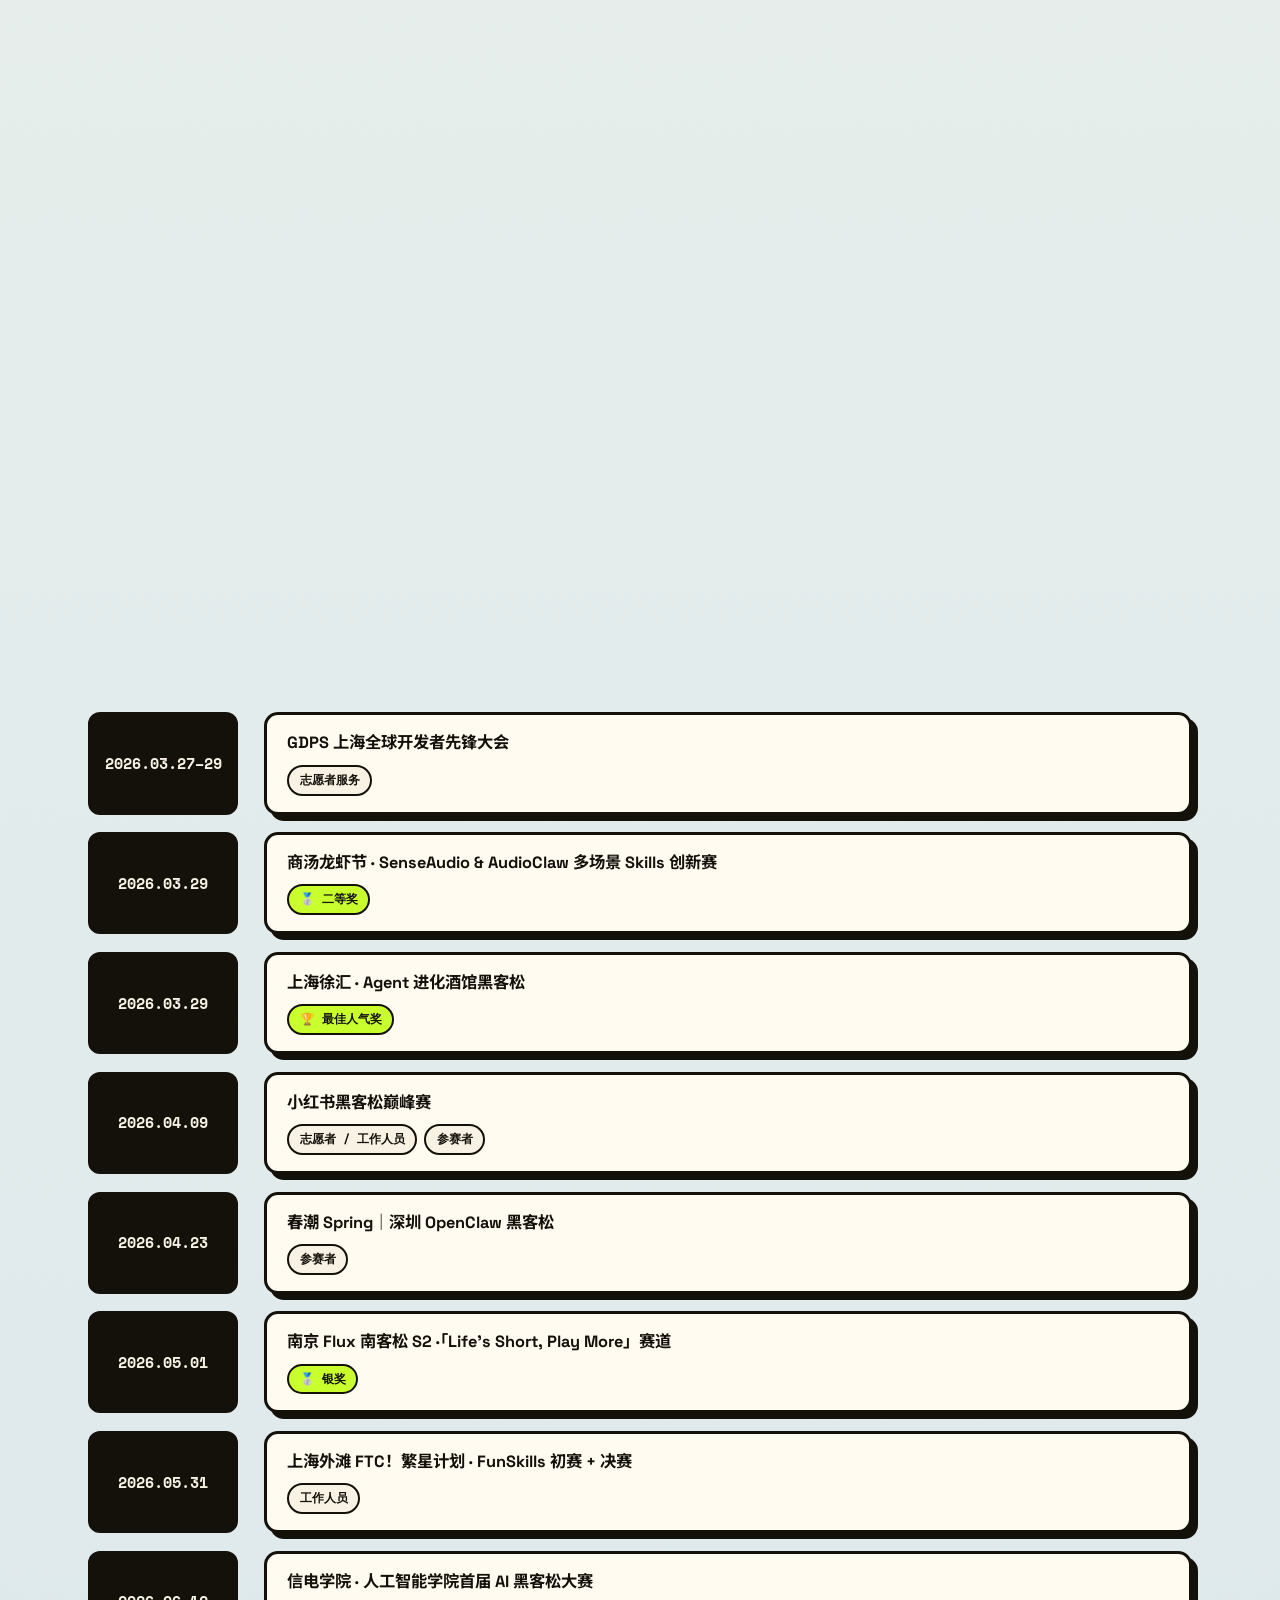
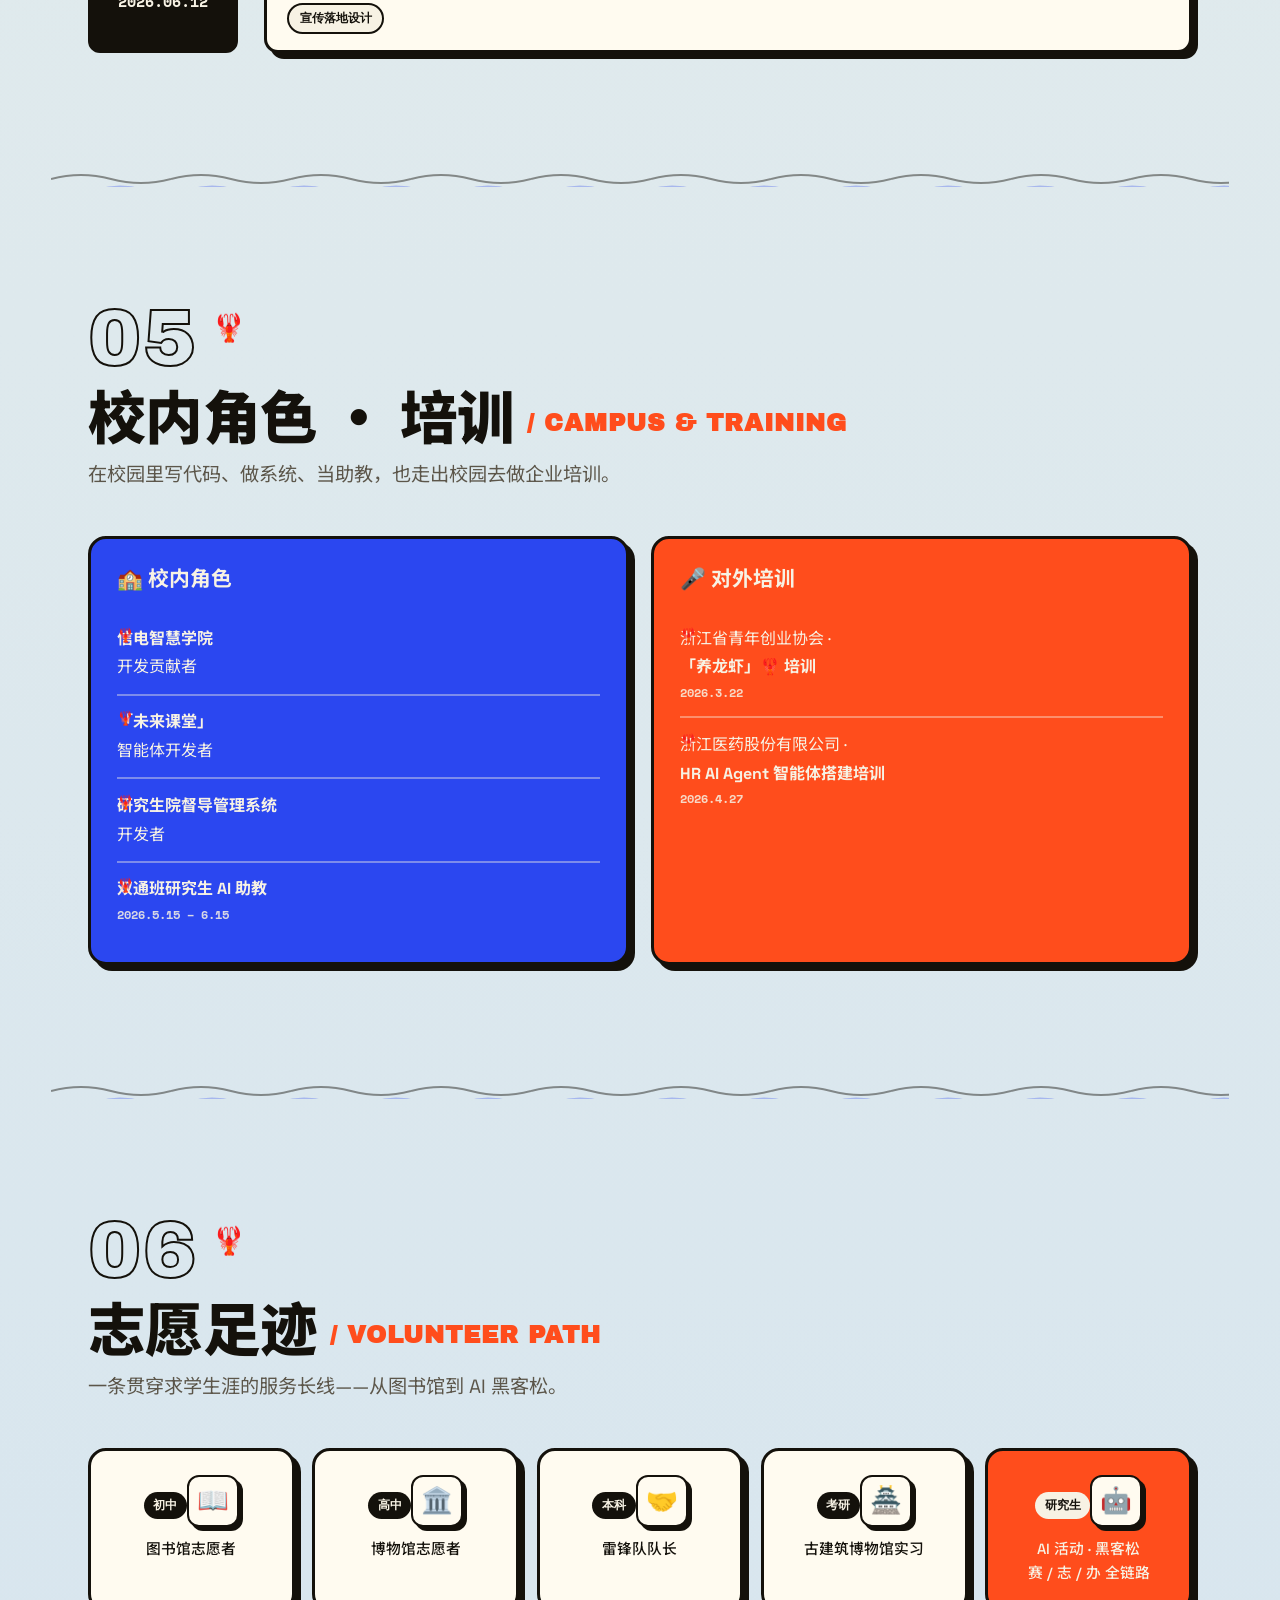
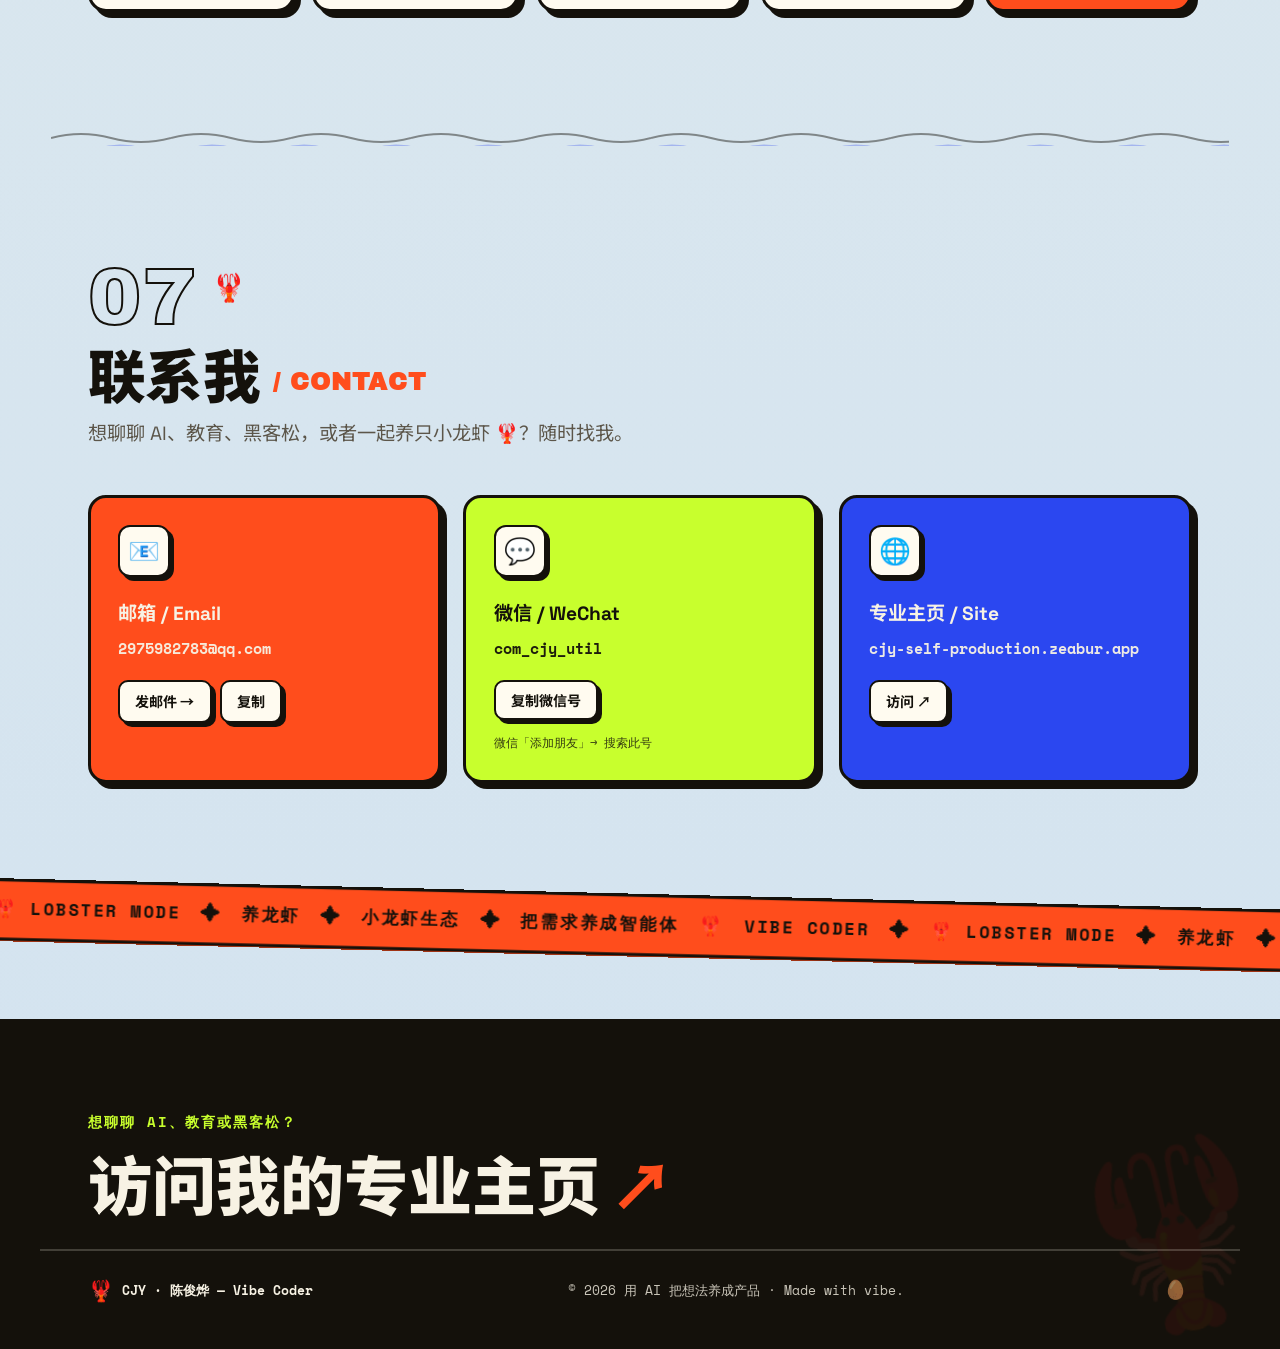
==== commit 85a01654: "compat: color-mix() @supports fallback + noscript notice - Wrap .pcard__thumb color-mix() background" ====
--- a/public/index.html
+++ b/public/index.html
@@ -54,6 +54,16 @@
 </head>
 <body>
   <a class="skip-link" href="#top">跳到主要内容</a>
+
+  <noscript>
+    <div style="position:fixed;inset:0;z-index:9999;display:grid;place-items:center;background:#F7F2E4;font-family:system-ui,sans-serif;text-align:center;padding:2rem">
+      <div>
+        <div style="font-size:4rem">🦞</div>
+        <h1 style="font-size:1.6rem;font-weight:900;margin:.8rem 0 .4rem;color:#14110B">CJY · 陈俊烨</h1>
+        <p style="color:#5C564A;max-width:360px">此页面需要 JavaScript · Please enable JavaScript to view this site.</p>
+      </div>
+    </div>
+  </noscript>
 
   <!-- intro splash (once per session, skippable) -->
   <div class="intro" id="intro" aria-hidden="true">
--- a/public/styles.css
+++ b/public/styles.css
@@ -32,7 +32,11 @@
 
 *, *::before, *::after { box-sizing: border-box; margin: 0; padding: 0; }
 html { scroll-behavior: smooth; -webkit-text-size-adjust: 100%; }
-html { background: var(--paper); }
+/* NOTE: keep <html> background-free. Body's gradient below propagates to the
+   canvas (painted at the very back) only while html has no background. Give
+   html a background and that propagation stops — body's gradient then paints
+   ON TOP of the fixed z-index:-2/-1 layers (.ambient bubbles, .critters fish,
+   .bg-grid, .seabed) and buries them. */
 body {
   font-family: var(--sans);
   /* ecosystem "descent" — warm cream at the surface, cooling into water toward the deep end */
@@ -479,6 +483,49 @@
   padding: 1.1rem 1.4rem; font-size: 1rem; font-weight: 500;
 }
 
+/* ── ecosystem cards "生物化" — each 虾 reads as a live little creature ── */
+.lcard .card__emoji { position: relative; animation: lcardSwim 5.5s ease-in-out infinite; }
+.lobster__grid .lcard:nth-child(1) .card__emoji { animation-delay: -.2s; }
+.lobster__grid .lcard:nth-child(2) .card__emoji { animation-delay: -1.5s; }
+.lobster__grid .lcard:nth-child(3) .card__emoji { animation-delay: -2.8s; }
+.lobster__grid .lcard:nth-child(4) .card__emoji { animation-delay: -4.1s; }
+@keyframes lcardSwim { 0%,100% { transform: translateY(0) rotate(-3deg); } 50% { transform: translateY(-5px) rotate(3deg); } }
+.lcard:hover .card__emoji { animation: lcardWiggle .5s ease-in-out infinite; }
+@keyframes lcardWiggle { 0%,100% { transform: rotate(-10deg); } 50% { transform: rotate(10deg) translateY(-3px); } }
+
+/* twitchy antennae give the badge a "head" */
+.lcard .card__emoji::before, .lcard .card__emoji::after {
+  content: ""; position: absolute; top: -11px; width: 7px; height: 15px; pointer-events: none;
+  background:
+    radial-gradient(circle at 50% 14%, var(--red) 0 3px, transparent 3.6px) top center / 7px 7px no-repeat,
+    linear-gradient(var(--ink), var(--ink)) bottom center / 2px 11px no-repeat;
+  transform-origin: 50% 100%; animation: lcardAntenna 3s ease-in-out infinite;
+}
+.lcard .card__emoji::before { left: 8px; --a: -17deg; }
+.lcard .card__emoji::after  { right: 8px; --a:  17deg; }
+@keyframes lcardAntenna { 0%,100% { transform: rotate(calc(var(--a) - 7deg)); } 50% { transform: rotate(calc(var(--a) + 7deg)); } }
+
+/* pulsing "alive" indicator beside the index */
+.lcard__no { display: flex; align-items: center; gap: .45rem; }
+.lcard__no::before {
+  content: ""; width: 7px; height: 7px; border-radius: 50%; background: var(--lime); border: 1.5px solid var(--ink);
+  animation: lcardLive 2.4s ease-out infinite;
+}
+@keyframes lcardLive { 0% { box-shadow: 0 0 0 0 rgba(200,255,45,.55); } 70%,100% { box-shadow: 0 0 0 7px rgba(200,255,45,0); } }
+
+/* water-current dividers — faint flowing waves connect the sections into one tank */
+.current {
+  width: min(92%, var(--maxw)); height: 22px; margin: 0 auto; pointer-events: none;
+  background-image:
+    url("data:image/svg+xml,%3Csvg xmlns='http://www.w3.org/2000/svg' width='120' height='22'%3E%3Cpath d='M0 11 q 30 -8 60 0 t 60 0' fill='none' stroke='%2314110B' stroke-width='2' stroke-opacity='.45'/%3E%3C/svg%3E"),
+    url("data:image/svg+xml,%3Csvg xmlns='http://www.w3.org/2000/svg' width='92' height='22'%3E%3Cpath d='M0 13 q 23 7 46 0 t 46 0' fill='none' stroke='%232B47F0' stroke-width='2' stroke-opacity='.3'/%3E%3C/svg%3E");
+  background-repeat: repeat-x, repeat-x;
+  background-size: 120px 22px, 92px 22px;
+  background-position: 0 3px, 0 12px;
+  animation: currentFlow 11s linear infinite;
+}
+@keyframes currentFlow { to { background-position: 240px 3px, -184px 12px; } }
+
 /* =====================================================================
    Lobster theme enrichments 🦞
    ===================================================================== */
@@ -587,23 +634,56 @@
 /* =====================================================================
    Projects
    ===================================================================== */
-.projects__grid { display: grid; grid-template-columns: repeat(auto-fill, minmax(280px, 1fr)); gap: 1.4rem; }
+.projects__grid { display: grid; grid-template-columns: repeat(auto-fill, minmax(min(100%, 290px), 1fr)); gap: 1.4rem; }
 .pcard {
-  display: flex; flex-direction: column; gap: .7rem; min-height: 210px;
-  padding: 1.5rem; background: var(--paper-2); border: var(--bd); border-radius: var(--radius); box-shadow: var(--sh);
-  transition: transform .2s var(--ease), box-shadow .2s var(--ease), background .2s;
-}
-.pcard:hover { transform: translate(-4px,-4px) rotate(-1deg); box-shadow: var(--sh-lg); background: var(--lime); }
-.pcard__top { display: flex; align-items: center; justify-content: space-between; }
-.pcard__emoji { font-size: 1.7rem; width: 50px; height: 50px; display: grid; place-items: center; background: var(--paper); border: var(--bd-2); border-radius: 12px; box-shadow: var(--sh-sm); }
-.pcard__cat { font-family: var(--mono); font-weight: 700; font-size: .68rem; letter-spacing: 1px; text-transform: uppercase; padding: .3rem .6rem; background: var(--ink); color: var(--paper); border-radius: 999px; }
-.pcard h3 { font-size: 1.18rem; line-height: 1.35; }
-.pcard p { font-size: .9rem; color: var(--muted); flex-grow: 1; }
+  display: flex; flex-direction: column; overflow: hidden;
+  background: var(--paper-2); border: var(--bd); border-radius: var(--radius); box-shadow: var(--sh);
+  transition: transform .2s var(--ease), box-shadow .2s var(--ease);
+}
+.pcard:hover { transform: translate(-4px,-4px); box-shadow: var(--sh-lg); }
+.pcard:hover .pcard__body { background: var(--lime); }
 .pcard:hover p, .pcard:hover .pcard__url { color: var(--ink); }
-.pcard__foot { display: flex; align-items: center; gap: .5rem; margin-top: auto; padding-top: .3rem; }
-.pcard__url { font-family: var(--mono); font-size: .74rem; color: var(--muted); overflow: hidden; text-overflow: ellipsis; white-space: nowrap; }
-.pcard__arrow { margin-left: auto; font-weight: 700; font-size: 1.2rem; width: 34px; height: 34px; display: grid; place-items: center; background: var(--red); color: var(--paper); border: var(--bd-2); border-radius: 9px; transition: transform .2s var(--ease); }
+
+/* preview thumbnail — real screenshot drops into .pcard__shot, else a branded placeholder */
+.pcard__thumb {
+  position: relative; aspect-ratio: 16 / 10; overflow: hidden; border-bottom: var(--bd);
+  display: grid; place-items: center;
+  background: var(--paper-2); /* fallback for browsers without color-mix() (Chrome <111, Safari <16.2) */
+}
+@supports (background: color-mix(in srgb, red 50%, blue)) {
+  .pcard__thumb {
+    background:
+      radial-gradient(125% 120% at 78% -10%, color-mix(in srgb, var(--tint) 42%, var(--paper-2)), var(--paper-2) 62%);
+  }
+}
+.pcard__ghost { font-size: clamp(2.6rem, 7vw, 4rem); filter: drop-shadow(3px 3px 0 rgba(20,17,11,.16)); transition: transform .3s var(--ease); }
+.pcard:hover .pcard__ghost { transform: translateY(-3px) rotate(-6deg) scale(1.06); }
+.pcard__shot { position: absolute; inset: 0; width: 100%; height: 100%; object-fit: cover; transition: transform .35s var(--ease); }
+.pcard:hover .pcard__shot { transform: scale(1.05); }
+.pcard__soon {
+  position: absolute; left: .7rem; bottom: .6rem; font-family: var(--mono); font-weight: 700;
+  font-size: .56rem; letter-spacing: 1.5px; color: var(--ink); opacity: .38;
+  border: 1.5px solid currentColor; border-radius: 999px; padding: .14rem .5rem;
+}
+.pcard__cat {
+  position: absolute; right: .7rem; top: .7rem; z-index: 1;
+  font-family: var(--mono); font-weight: 700; font-size: .64rem; letter-spacing: 1px; text-transform: uppercase;
+  padding: .28rem .6rem; background: var(--ink); color: var(--paper); border-radius: 999px; box-shadow: var(--sh-sm);
+}
+.pcard__body { display: flex; flex-direction: column; gap: .55rem; flex: 1; padding: 1.1rem 1.25rem 1.2rem; transition: background .2s; }
+.pcard__body h3 { font-size: 1.12rem; line-height: 1.32; }
+.pcard__body p { font-size: .88rem; color: var(--muted); flex-grow: 1; }
+.pcard__foot { display: flex; align-items: center; gap: .5rem; margin-top: .4rem; }
+.pcard__url { font-family: var(--mono); font-size: .72rem; color: var(--muted); overflow: hidden; text-overflow: ellipsis; white-space: nowrap; }
+.pcard__arrow { margin-left: auto; font-weight: 700; font-size: 1.15rem; width: 34px; height: 34px; display: grid; place-items: center; background: var(--red); color: var(--paper); border: var(--bd-2); border-radius: 9px; transition: transform .2s var(--ease); }
 .pcard:hover .pcard__arrow { transform: rotate(45deg) scale(1.1); }
+
+/* featured "代表作" tier — spans wider, taller preview */
+.pcard--feat { grid-column: span 2; }
+.pcard--feat .pcard__thumb { aspect-ratio: 16 / 9; }
+.pcard--feat .pcard__ghost { font-size: clamp(3.2rem, 8vw, 5.4rem); }
+.pcard--feat .pcard__body h3 { font-size: 1.3rem; }
+@media (max-width: 660px) { .pcard--feat { grid-column: span 1; } .pcard--feat .pcard__thumb { aspect-ratio: 16 / 10; } }
 
 /* =====================================================================
    Timeline (Journey)
